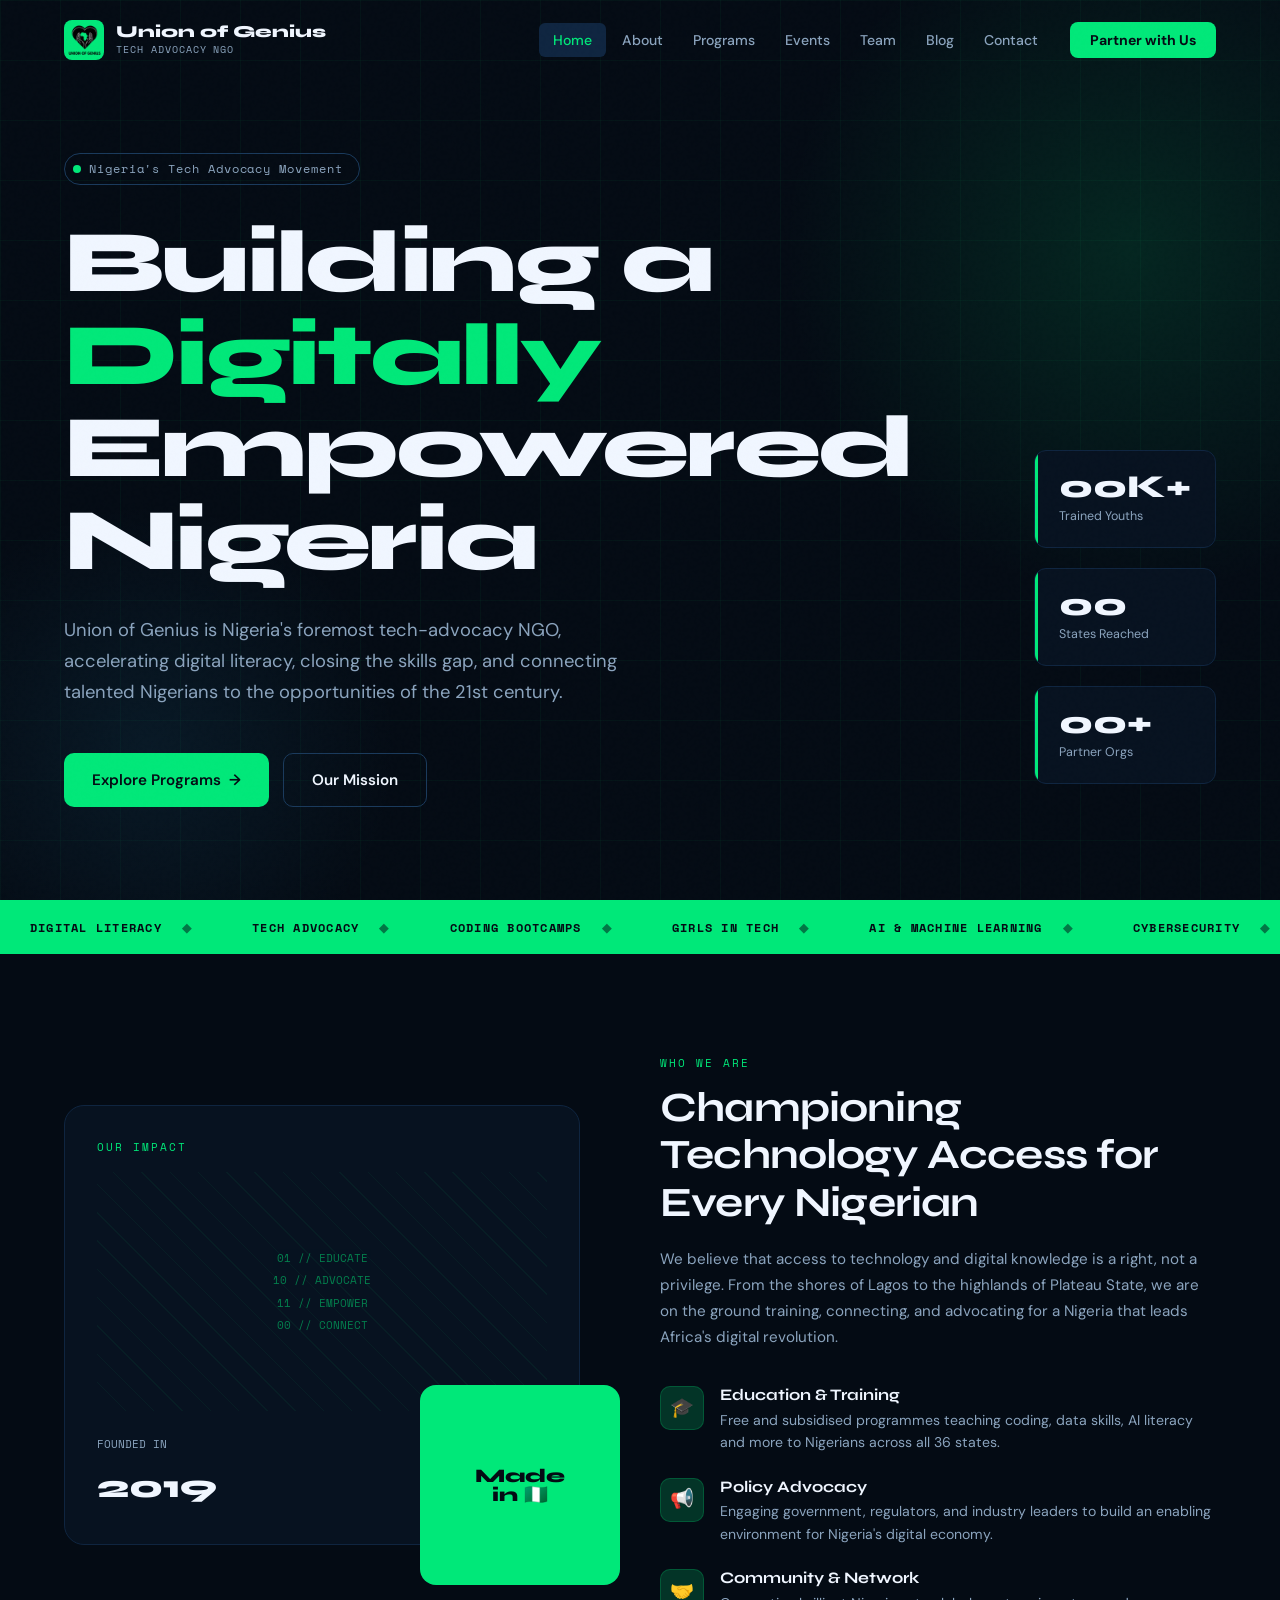
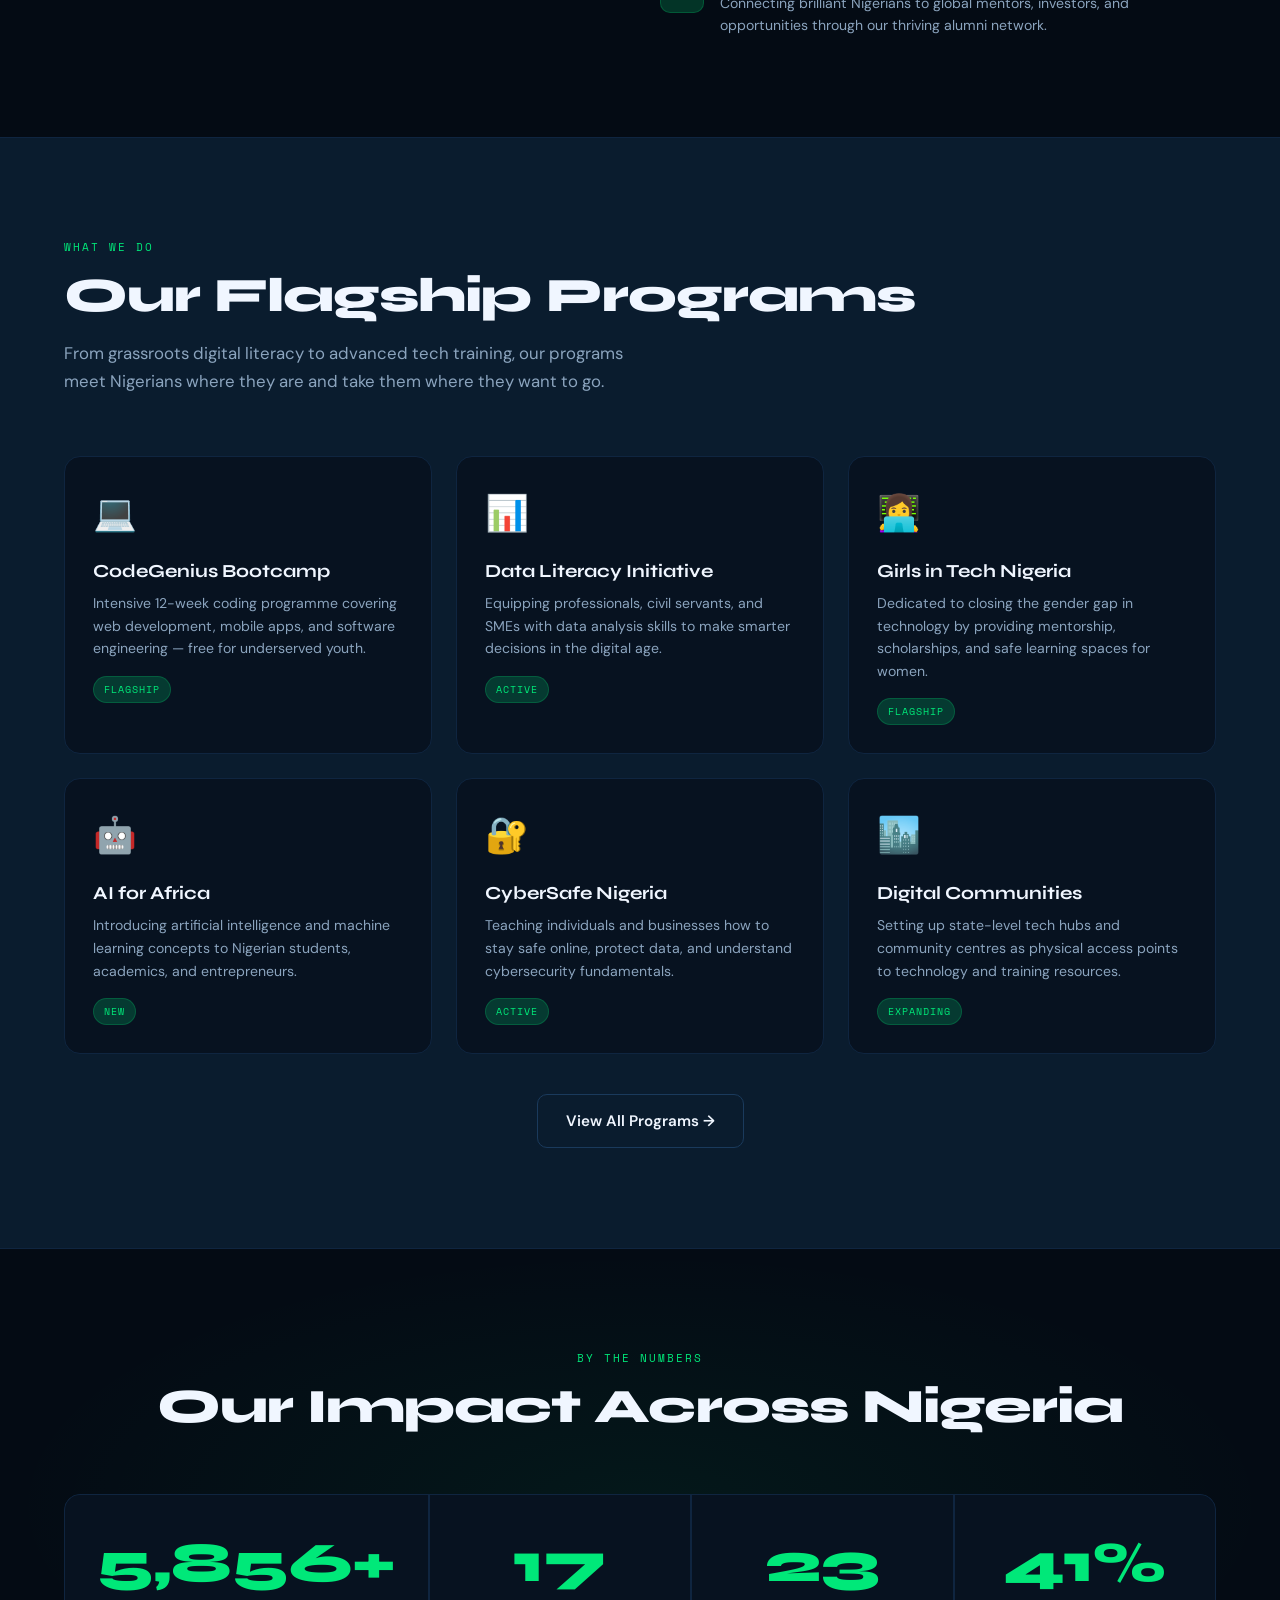
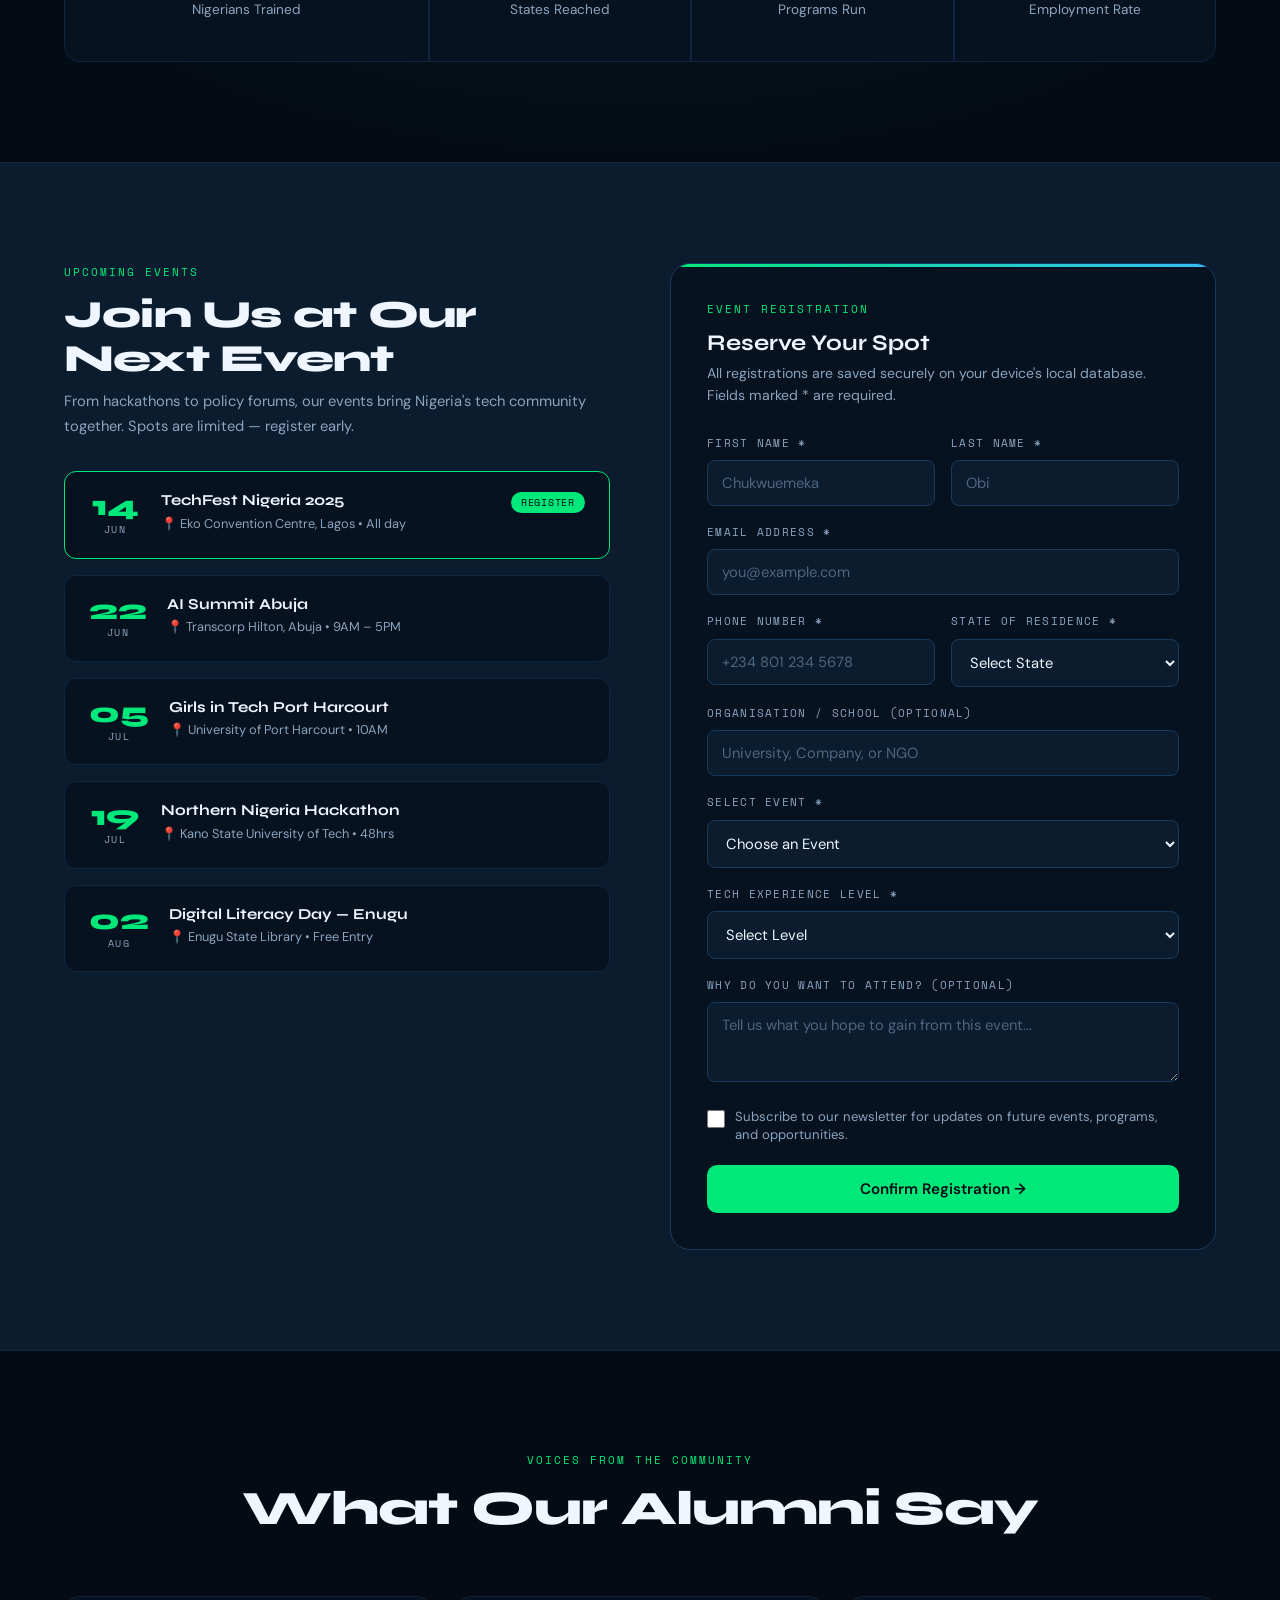
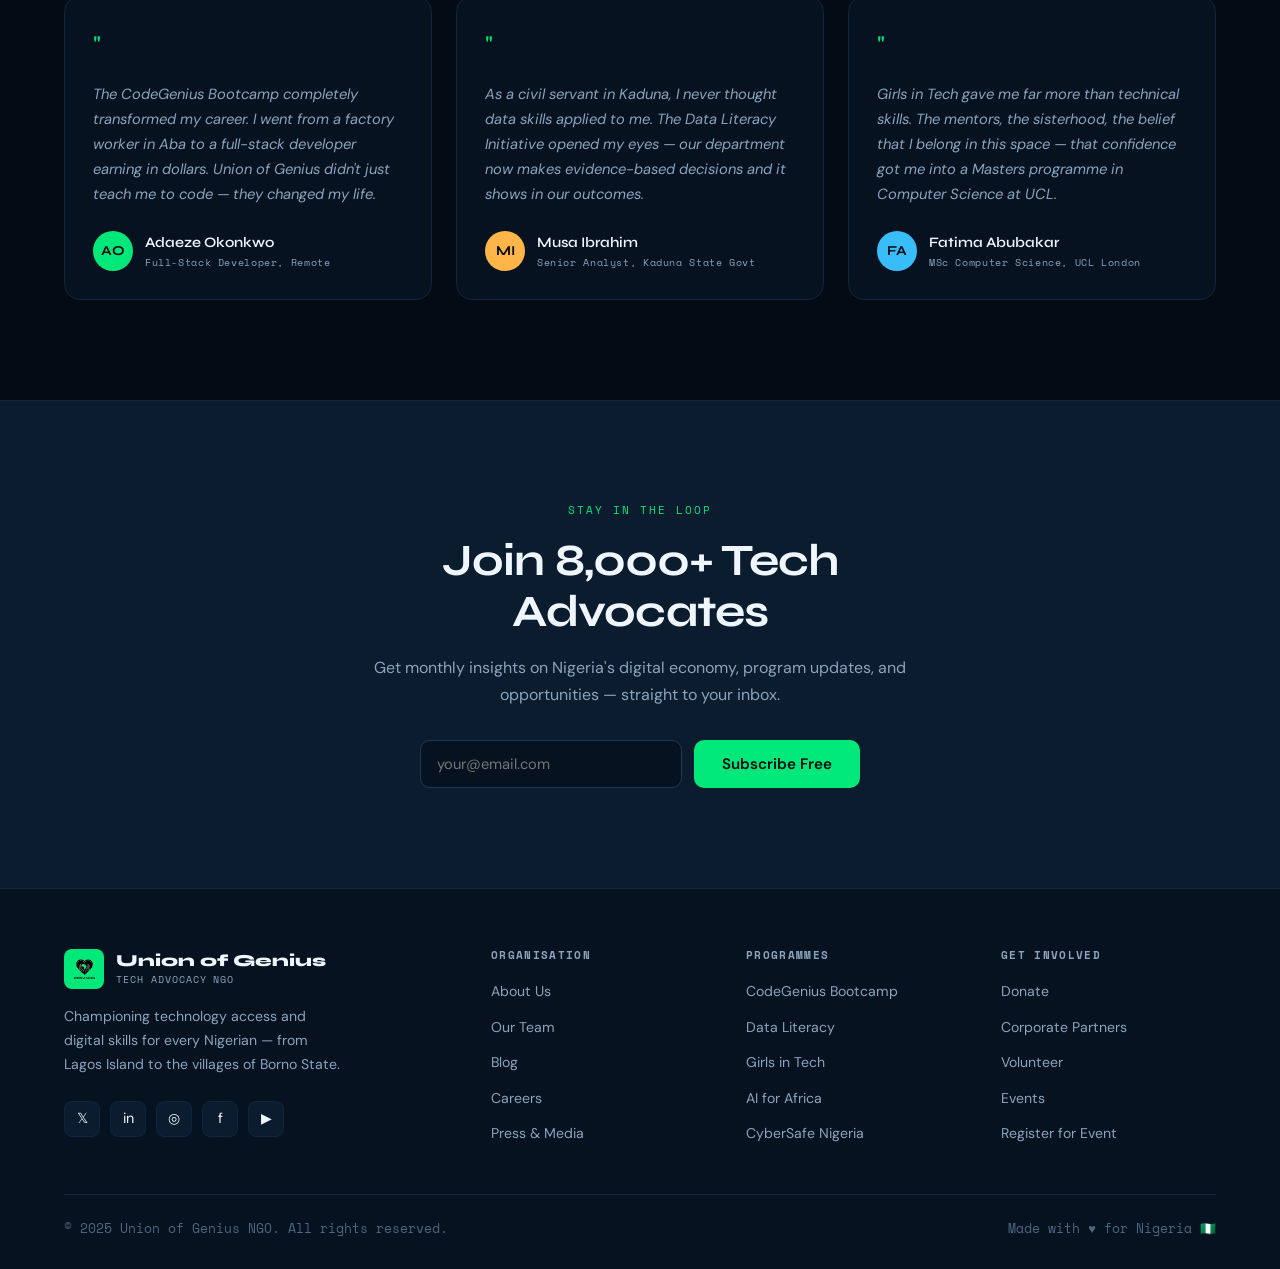
==== index.html @ caf1de2b "Add files via upload" ====
<!DOCTYPE html>
<html lang="en">
<head>
  <meta charset="UTF-8">
  <meta name="viewport" content="width=device-width, initial-scale=1.0">
  <title>Union of Genius — Tech Advocacy for Nigeria</title>
  <meta name="description" content="Union of Genius is a tech-advocacy NGO channeled at improving knowledge of technology and digital skills in Nigeria.">
  <link rel="stylesheet" href="css/style.css">
  <link rel="icon" type="image/svg+xml" href="data:image/svg+xml,<svg xmlns='http://www.w3.org/2000/svg' viewBox='0 0 100 100'><rect width='100' height='100' rx='16' fill='%2300e879'/><text y='.9em' font-size='72' font-family='Arial Black' fill='%23040b14' x='10'>UG</text></svg>">
</head>
<body>

<!-- ════════════════════════════════════
     NAVIGATION
════════════════════════════════════ -->
<nav>
  <a href="#home" class="nav-logo" data-page="home">
    <div class="nav-logo-icon"><img src="logo.png" width="60px"></div>
    <div>
      <div class="nav-logo-text">Union of Genius</div>
      <div class="nav-logo-sub">Tech Advocacy NGO</div>
    </div>
  </a>

  <ul class="nav-links">
    <li><a href="#home" data-page="home">Home</a></li>
    <li><a href="#about" data-page="about">About</a></li>
    <li><a href="#programs" data-page="programs">Programs</a></li>
    <li><a href="#events" data-page="events">Events</a></li>
    <li><a href="#team" data-page="team">Team</a></li>
    <li><a href="#blog" data-page="blog">Blog</a></li>
    <li><a href="#contact" data-page="contact">Contact</a></li>
    <li><a href="#partner" data-page="partner" class="nav-cta">Partner with Us</a></li>
  </ul>

  <button class="hamburger" aria-label="Menu">
    <span></span><span></span><span></span>
  </button>
</nav>

<!-- Mobile Nav -->
<div class="mobile-nav">
  <a href="#home" data-page="home">Home</a>
  <a href="#about" data-page="about">About</a>
  <a href="#programs" data-page="programs">Programs</a>
  <a href="#events" data-page="events">Events</a>
  <a href="#team" data-page="team">Team</a>
  <a href="#blog" data-page="blog">Blog</a>
  <a href="#contact" data-page="contact">Contact</a>
  <a href="#partner" data-page="partner" class="nav-cta-mobile">Partner with Us</a>
</div>


<!-- ════════════════════════════════════
     PAGE: HOME
════════════════════════════════════ -->
<div class="page active" id="page-home">

  <!-- HERO -->
  <section class="hero">
    <div class="hero-glow"></div>
    <div class="hero-glow-2"></div>

    <div class="hero-content">
      <div class="hero-tag">
        <div class="hero-tag-dot"></div>
        <span>Nigeria's Tech Advocacy Movement</span>
      </div>

      <h1>Building a <em>Digitally</em><br>Empowered Nigeria</h1>

      <p class="hero-desc">
        Union of Genius is Nigeria's foremost tech-advocacy NGO, accelerating digital literacy, closing the skills gap, and connecting talented Nigerians to the opportunities of the 21st century.
      </p>

      <div class="hero-buttons">
        <a href="#programs" class="btn btn-primary" data-page="programs">
          <span>Explore Programs</span>
          <span>→</span>
        </a>
        <a href="#about" class="btn btn-outline" data-page="about">
          Our Mission
        </a>
      </div>
    </div>

    <div class="hero-stats">
      <div class="stat-card">
        <div class="stat-number">00K+</div>
        <div class="stat-label">Trained Youths</div>
      </div>
      <div class="stat-card">
        <div class="stat-number">00</div>
        <div class="stat-label">States Reached</div>
      </div>
      <div class="stat-card">
        <div class="stat-number">00+</div>
        <div class="stat-label">Partner Orgs</div>
      </div>
    </div>
  </section>

  <!-- MARQUEE -->
  <div class="marquee-wrapper">
    <div class="marquee-track">
      <div class="marquee-item">Digital Literacy</div>
      <div class="marquee-item">Tech Advocacy</div>
      <div class="marquee-item">Coding Bootcamps</div>
      <div class="marquee-item">Girls in Tech</div>
      <div class="marquee-item">AI & Machine Learning</div>
      <div class="marquee-item">Cybersecurity</div>
      <div class="marquee-item">Web Development</div>
      <div class="marquee-item">Entrepreneurship</div>
      <div class="marquee-item">Policy Advocacy</div>
      <div class="marquee-item">Digital Inclusion</div>
    </div>
  </div>

  <!-- MISSION -->
  <section>
    <div class="mission-grid">
      <div class="mission-visual reveal">
        <div class="mission-card-main">
          <div class="label" style="margin-bottom:16px;">Our Impact</div>
          <div class="mission-pattern">
            <div class="mission-pattern-text">
              01 // EDUCATE<br>
              10 // ADVOCATE<br>
              11 // EMPOWER<br>
              00 // CONNECT
            </div>
          </div>
          <div>
            <div style="font-family:var(--font-mono);font-size:0.7rem;color:var(--text-muted);margin-bottom:8px;">FOUNDED IN</div>
            <div style="font-family:var(--font-display);font-size:2rem;font-weight:800;">2019</div>
          </div>
        </div>
        <div class="mission-card-accent">
          <div>
            <div style="font-size:1.2rem;font-weight:800;">Made<br>in 🇳🇬</div>
          </div>
        </div>
      </div>

      <div class="reveal">
        <div class="label">Who We Are</div>
        <h2 style="font-size:clamp(1.8rem,3.5vw,2.6rem);margin:12px 0 20px;letter-spacing:-0.02em;">
          Championing Technology Access for Every Nigerian
        </h2>
        <p style="color:var(--text-muted);line-height:1.7;margin-bottom:36px;font-size:0.95rem;">
          We believe that access to technology and digital knowledge is a right, not a privilege. From the shores of Lagos to the highlands of Plateau State, we are on the ground training, connecting, and advocating for a Nigeria that leads Africa's digital revolution.
        </p>

        <div class="mission-pillars">
          <div class="pillar">
            <div class="pillar-icon">🎓</div>
            <div class="pillar-text">
              <h4>Education & Training</h4>
              <p>Free and subsidised programmes teaching coding, data skills, AI literacy and more to Nigerians across all 36 states.</p>
            </div>
          </div>
          <div class="pillar">
            <div class="pillar-icon">📢</div>
            <div class="pillar-text">
              <h4>Policy Advocacy</h4>
              <p>Engaging government, regulators, and industry leaders to build an enabling environment for Nigeria's digital economy.</p>
            </div>
          </div>
          <div class="pillar">
            <div class="pillar-icon">🤝</div>
            <div class="pillar-text">
              <h4>Community & Network</h4>
              <p>Connecting brilliant Nigerians to global mentors, investors, and opportunities through our thriving alumni network.</p>
            </div>
          </div>
        </div>
      </div>
    </div>
  </section>

  <!-- PROGRAMS PREVIEW -->
  <section style="background:var(--bg-mid);border-top:1px solid var(--border);border-bottom:1px solid var(--border);">
    <div class="section-header reveal">
      <div class="label">What We Do</div>
      <h2>Our Flagship Programs</h2>
      <p>From grassroots digital literacy to advanced tech training, our programs meet Nigerians where they are and take them where they want to go.</p>
    </div>
    <div class="programs-grid">
      <div class="program-card reveal">
        <span class="program-icon">💻</span>
        <h3>CodeGenius Bootcamp</h3>
        <p>Intensive 12-week coding programme covering web development, mobile apps, and software engineering — free for underserved youth.</p>
        <span class="program-tag">Flagship</span>
      </div>
      <div class="program-card reveal">
        <span class="program-icon">📊</span>
        <h3>Data Literacy Initiative</h3>
        <p>Equipping professionals, civil servants, and SMEs with data analysis skills to make smarter decisions in the digital age.</p>
        <span class="program-tag">Active</span>
      </div>
      <div class="program-card reveal">
        <span class="program-icon">👩‍💻</span>
        <h3>Girls in Tech Nigeria</h3>
        <p>Dedicated to closing the gender gap in technology by providing mentorship, scholarships, and safe learning spaces for women.</p>
        <span class="program-tag">Flagship</span>
      </div>
      <div class="program-card reveal">
        <span class="program-icon">🤖</span>
        <h3>AI for Africa</h3>
        <p>Introducing artificial intelligence and machine learning concepts to Nigerian students, academics, and entrepreneurs.</p>
        <span class="program-tag">New</span>
      </div>
      <div class="program-card reveal">
        <span class="program-icon">🔐</span>
        <h3>CyberSafe Nigeria</h3>
        <p>Teaching individuals and businesses how to stay safe online, protect data, and understand cybersecurity fundamentals.</p>
        <span class="program-tag">Active</span>
      </div>
      <div class="program-card reveal">
        <span class="program-icon">🏙️</span>
        <h3>Digital Communities</h3>
        <p>Setting up state-level tech hubs and community centres as physical access points to technology and training resources.</p>
        <span class="program-tag">Expanding</span>
      </div>
    </div>
    <div style="text-align:center;margin-top:40px;">
      <a href="#programs" class="btn btn-outline" data-page="programs">View All Programs →</a>
    </div>
  </section>

  <!-- IMPACT NUMBERS -->
  <section class="impact-section">
    <div class="section-header reveal" style="text-align:center;">
      <div class="label">By The Numbers</div>
      <h2>Our Impact Across Nigeria</h2>
    </div>
    <div class="impact-grid reveal">
      <div class="impact-item">
        <div class="impact-number"><span data-target="12000" data-suffix="+">0</span></div>
        <div class="impact-label">Nigerians Trained</div>
      </div>
      <div class="impact-item">
        <div class="impact-number"><span data-target="36" data-suffix="">0</span></div>
        <div class="impact-label">States Reached</div>
      </div>
      <div class="impact-item">
        <div class="impact-number"><span data-target="48" data-suffix="">0</span></div>
        <div class="impact-label">Programs Run</div>
      </div>
      <div class="impact-item">
        <div class="impact-number"><span data-target="87" data-suffix="%">0</span></div>
        <div class="impact-label">Employment Rate</div>
      </div>
    </div>
  </section>

  <!-- EVENTS + REGISTRATION -->
  <section class="events-section" id="events-reg">
    <div class="events-grid">
      <!-- Events List -->
      <div>
        <div class="label" style="margin-bottom:12px;">Upcoming Events</div>
        <h2 style="font-size:clamp(1.8rem,3vw,2.4rem);font-weight:800;letter-spacing:-0.02em;margin-bottom:8px;">
          Join Us at Our Next Event
        </h2>
        <p style="color:var(--text-muted);margin-bottom:32px;font-size:0.92rem;line-height:1.7;">
          From hackathons to policy forums, our events bring Nigeria's tech community together. Spots are limited — register early.
        </p>

        <div class="events-list">
          <div class="event-item featured" data-event="techfest-2025">
            <div class="event-date-box">
              <div class="day">14</div>
              <div class="month">Jun</div>
            </div>
            <div class="event-info">
              <h4>TechFest Nigeria 2025</h4>
              <p>📍 Eko Convention Centre, Lagos • All day</p>
            </div>
            <div class="event-badge">Register</div>
          </div>
          <div class="event-item" data-event="ai-summit-abuja">
            <div class="event-date-box">
              <div class="day">22</div>
              <div class="month">Jun</div>
            </div>
            <div class="event-info">
              <h4>AI Summit Abuja</h4>
              <p>📍 Transcorp Hilton, Abuja • 9AM – 5PM</p>
            </div>
          </div>
          <div class="event-item" data-event="girls-in-tech-ph">
            <div class="event-date-box">
              <div class="day">05</div>
              <div class="month">Jul</div>
            </div>
            <div class="event-info">
              <h4>Girls in Tech Port Harcourt</h4>
              <p>📍 University of Port Harcourt • 10AM</p>
            </div>
          </div>
          <div class="event-item" data-event="hackathon-kano">
            <div class="event-date-box">
              <div class="day">19</div>
              <div class="month">Jul</div>
            </div>
            <div class="event-info">
              <h4>Northern Nigeria Hackathon</h4>
              <p>📍 Kano State University of Tech • 48hrs</p>
            </div>
          </div>
          <div class="event-item" data-event="digital-literacy-enugu">
            <div class="event-date-box">
              <div class="day">02</div>
              <div class="month">Aug</div>
            </div>
            <div class="event-info">
              <h4>Digital Literacy Day — Enugu</h4>
              <p>📍 Enugu State Library • Free Entry</p>
            </div>
          </div>
        </div>
      </div>

      <!-- Registration Form -->
      <div class="reg-form-container" id="reg-form-wrap">
        <div id="reg-form-content">
          <div class="label" style="margin-bottom:12px;">Event Registration</div>
          <h3>Reserve Your Spot</h3>
          <p class="form-subtitle">All registrations are saved securely on your device's local database. Fields marked * are required.</p>

          <form id="reg-form" novalidate>
            <div class="form-row">
              <div class="form-group">
                <label for="firstName">First Name *</label>
                <input type="text" id="firstName" name="firstName" placeholder="Chukwuemeka" required>
              </div>
              <div class="form-group">
                <label for="lastName">Last Name *</label>
                <input type="text" id="lastName" name="lastName" placeholder="Obi" required>
              </div>
            </div>

            <div class="form-group">
              <label for="email">Email Address *</label>
              <input type="email" id="email" name="email" placeholder="you@example.com" required>
            </div>

            <div class="form-row">
              <div class="form-group">
                <label for="phone">Phone Number *</label>
                <input type="tel" id="phone" name="phone" placeholder="+234 801 234 5678" required>
              </div>
              <div class="form-group">
                <label for="state">State of Residence *</label>
                <select id="state" name="state" required>
                  <option value="">Select State</option>
                  <option>Abia</option><option>Adamawa</option><option>Akwa Ibom</option>
                  <option>Anambra</option><option>Bauchi</option><option>Bayelsa</option>
                  <option>Benue</option><option>Borno</option><option>Cross River</option>
                  <option>Delta</option><option>Ebonyi</option><option>Edo</option>
                  <option>Ekiti</option><option>Enugu</option><option>FCT Abuja</option>
                  <option>Gombe</option><option>Imo</option><option>Jigawa</option>
                  <option>Kaduna</option><option>Kano</option><option>Katsina</option>
                  <option>Kebbi</option><option>Kogi</option><option>Kwara</option>
                  <option>Lagos</option><option>Nasarawa</option><option>Niger</option>
                  <option>Ogun</option><option>Ondo</option><option>Osun</option>
                  <option>Oyo</option><option>Plateau</option><option>Rivers</option>
                  <option>Sokoto</option><option>Taraba</option><option>Yobe</option>
                  <option>Zamfara</option>
                </select>
              </div>
            </div>

            <div class="form-group">
              <label for="organization">Organisation / School (Optional)</label>
              <input type="text" id="organization" name="organization" placeholder="University, Company, or NGO">
            </div>

            <div class="form-group">
              <label for="event-select">Select Event *</label>
              <select id="event-select" name="event" required>
                <option value="">Choose an Event</option>
                <option value="techfest-2025">TechFest Nigeria 2025 — Jun 14, Lagos</option>
                <option value="ai-summit-abuja">AI Summit Abuja — Jun 22, Abuja</option>
                <option value="girls-in-tech-ph">Girls in Tech Port Harcourt — Jul 5</option>
                <option value="hackathon-kano">Northern Nigeria Hackathon — Jul 19, Kano</option>
                <option value="digital-literacy-enugu">Digital Literacy Day Enugu — Aug 2</option>
              </select>
            </div>

            <div class="form-group">
              <label for="experience">Tech Experience Level *</label>
              <select id="experience" name="experience" required>
                <option value="">Select Level</option>
                <option value="beginner">Beginner — New to Technology</option>
                <option value="intermediate">Intermediate — Some Experience</option>
                <option value="advanced">Advanced — Professional / Developer</option>
                <option value="expert">Expert / Educator / Researcher</option>
              </select>
            </div>

            <div class="form-group">
              <label for="motivation">Why do you want to attend? (Optional)</label>
              <textarea id="motivation" name="motivation" placeholder="Tell us what you hope to gain from this event..."></textarea>
            </div>

            <label class="form-check">
              <input type="checkbox" id="newsletter" name="newsletter">
              <span>Subscribe to our newsletter for updates on future events, programs, and opportunities.</span>
            </label>

            <button type="submit" class="btn btn-primary btn-full btn-submit">
              Confirm Registration →
            </button>
          </form>
        </div>

        <!-- Success State -->
        <div class="form-success" id="reg-success">
          <span class="success-icon">🎉</span>
          <h4>Registration Confirmed!</h4>
          <p style="margin-bottom:8px;">Your registration ID is:</p>
          <div style="font-family:var(--font-mono);font-size:1.1rem;color:var(--accent-green);margin:8px 0 16px;padding:10px;background:var(--accent-green-dim);border-radius:8px;" class="reg-id"></div>
          <p>Your details have been saved to your local device database. We'll send you a reminder closer to the event date. See you there!</p>
          <button class="btn btn-outline" style="margin-top:24px;" onclick="document.getElementById('reg-form-content').style.display='block';document.getElementById('reg-form').reset();document.getElementById('reg-success').style.display='none';document.getElementById('reg-form').querySelector('.btn-submit').textContent='Confirm Registration →';document.getElementById('reg-form').querySelector('.btn-submit').disabled=false;">Register for Another Event</button>
        </div>
      </div>
    </div>
  </section>

  <!-- TESTIMONIALS -->
  <section>
    <div class="section-header reveal" style="text-align:center;">
      <div class="label">Voices from the Community</div>
      <h2>What Our Alumni Say</h2>
    </div>
    <div class="testimonials-grid">
      <div class="testimonial-card reveal">
        <div class="testimonial-quote">"</div>
        <p>The CodeGenius Bootcamp completely transformed my career. I went from a factory worker in Aba to a full-stack developer earning in dollars. Union of Genius didn't just teach me to code — they changed my life.</p>
        <div class="testimonial-author">
          <div class="author-avatar" style="background:var(--accent-green);">AO</div>
          <div>
            <div class="author-name">Adaeze Okonkwo</div>
            <div class="author-role">Full-Stack Developer, Remote</div>
          </div>
        </div>
      </div>
      <div class="testimonial-card reveal">
        <div class="testimonial-quote">"</div>
        <p>As a civil servant in Kaduna, I never thought data skills applied to me. The Data Literacy Initiative opened my eyes — our department now makes evidence-based decisions and it shows in our outcomes.</p>
        <div class="testimonial-author">
          <div class="author-avatar" style="background:var(--accent-amber);">MI</div>
          <div>
            <div class="author-name">Musa Ibrahim</div>
            <div class="author-role">Senior Analyst, Kaduna State Govt</div>
          </div>
        </div>
      </div>
      <div class="testimonial-card reveal">
        <div class="testimonial-quote">"</div>
        <p>Girls in Tech gave me far more than technical skills. The mentors, the sisterhood, the belief that I belong in this space — that confidence got me into a Masters programme in Computer Science at UCL.</p>
        <div class="testimonial-author">
          <div class="author-avatar" style="background:var(--accent-blue);">FA</div>
          <div>
            <div class="author-name">Fatima Abubakar</div>
            <div class="author-role">MSc Computer Science, UCL London</div>
          </div>
        </div>
      </div>
    </div>
  </section>

  <!-- NEWSLETTER CTA -->
  <section style="background:var(--bg-mid);border-top:1px solid var(--border);">
    <div style="text-align:center;max-width:580px;margin:0 auto;">
      <div class="label" style="margin-bottom:16px;">Stay in the Loop</div>
      <h2 style="font-size:clamp(1.8rem,4vw,2.8rem);letter-spacing:-0.02em;margin-bottom:16px;">Join 8,000+ Tech Advocates</h2>
      <p style="color:var(--text-muted);margin-bottom:32px;line-height:1.7;">Get monthly insights on Nigeria's digital economy, program updates, and opportunities — straight to your inbox.</p>
      <div style="display:flex;gap:12px;max-width:440px;margin:0 auto;flex-wrap:wrap;">
        <input type="email" placeholder="your@email.com" style="flex:1;min-width:200px;background:var(--bg-card);border:1px solid var(--border-bright);border-radius:10px;padding:13px 16px;color:var(--text-primary);font-family:var(--font-body);font-size:0.92rem;outline:none;">
        <button class="btn btn-primary" style="white-space:nowrap;">Subscribe Free</button>
      </div>
    </div>
  </section>

</div><!-- end page-home -->


<!-- ════════════════════════════════════
     PAGE: ABOUT
════════════════════════════════════ -->
<div class="page" id="page-about">

  <div class="page-hero">
    <div class="page-hero-inner">
      <div class="label">Our Story</div>
      <h1>About Union of Genius</h1>
      <p>Founded in 2019 by a coalition of tech professionals, educators, and development workers, Union of Genius was born from a single belief: that Nigeria's greatest resource is its people, and its greatest multiplier is technology.</p>
    </div>
  </div>

  <section>
    <div class="mission-grid">
      <div>
        <div class="label" style="margin-bottom:12px;">Our Mission</div>
        <h2 style="font-size:clamp(1.8rem,3.5vw,2.6rem);margin-bottom:20px;letter-spacing:-0.02em;">Why We Exist</h2>
        <p style="color:var(--text-muted);line-height:1.7;margin-bottom:20px;">Nigeria has one of the world's youngest and largest populations. By 2050, 1 in 5 Africans will be Nigerian. If these young people are equipped with digital skills, Nigeria will not just compete with the world — it will lead it.</p>
        <p style="color:var(--text-muted);line-height:1.7;margin-bottom:20px;">Yet today, millions of Nigerians lack access to basic digital literacy. The infrastructure gap, the policy gap, and the knowledge gap conspire to hold back a generation of potential. Union of Genius is determined to close these gaps.</p>
        <p style="color:var(--text-muted);line-height:1.7;">We operate at the intersection of education, advocacy, and community — because change at scale requires all three.</p>
      </div>
      <div>
        <div class="label" style="margin-bottom:12px;">Our Vision</div>
        <h2 style="font-size:clamp(1.8rem,3.5vw,2.6rem);margin-bottom:20px;letter-spacing:-0.02em;">Nigeria as Africa's Digital Capital</h2>
        <div style="background:var(--bg-card);border:1px solid var(--border);border-radius:16px;padding:28px;margin-bottom:24px;">
          <div style="font-family:var(--font-display);font-size:1.5rem;font-weight:800;color:var(--accent-green);margin-bottom:12px;">"Every Nigerian deserves access to the tools of the digital age."</div>
          <div style="font-family:var(--font-mono);font-size:0.7rem;color:var(--text-muted);letter-spacing:0.08em;">— Union of Genius Founding Charter, 2019</div>
        </div>
        <p style="color:var(--text-muted);line-height:1.7;">We envision a Nigeria where geography, gender, and economic background no longer determine one's access to technology — where every Nigerian can participate in, contribute to, and benefit from the digital economy.</p>
      </div>
    </div>
  </section>

  <section style="background:var(--bg-mid);border-top:1px solid var(--border);border-bottom:1px solid var(--border);">
    <div class="section-header">
      <div class="label">What We Stand For</div>
      <h2>Our Core Values</h2>
    </div>
    <div class="values-grid">
      <div class="value-card">
        <div class="value-num">01</div>
        <h3>Inclusion</h3>
        <p>Technology must work for everyone. We deliberately design our programmes to reach the most marginalised — rural communities, women, persons with disabilities, and youth in conflict zones.</p>
      </div>
      <div class="value-card">
        <div class="value-num">02</div>
        <h3>Excellence</h3>
        <p>We hold our programmes to the highest standards. Our bootcamps, curricula, and advocacy materials are peer-reviewed, internationally benchmarked, and continuously improved.</p>
      </div>
      <div class="value-card">
        <div class="value-num">03</div>
        <h3>Transparency</h3>
        <p>As stewards of donor funds and public trust, we publish our accounts, impact reports, and programme evaluations openly and annually.</p>
      </div>
      <div class="value-card">
        <div class="value-num">04</div>
        <h3>Sustainability</h3>
        <p>We design programmes that outlive our direct involvement — training local trainers, building community institutions, and advocating for policies that make tech access permanent.</p>
      </div>
    </div>
  </section>

  <section>
    <div class="mission-grid">
      <div>
        <div class="label" style="margin-bottom:20px;">Our Journey</div>
        <div class="timeline">
          <div class="timeline-item">
            <div class="timeline-year">2019</div>
            <h4>Foundation</h4>
            <p>Union of Genius founded in Lagos by a group of 12 tech professionals and educators. First programme — a 6-week coding workshop for 40 youth in Surulere.</p>
          </div>
          <div class="timeline-item">
            <div class="timeline-year">2020</div>
            <h4>Digital Pivot</h4>
            <p>COVID-19 forces our programmes online. We reach 1,200 learners across 18 states — more than triple our previous reach.</p>
          </div>
          <div class="timeline-item">
            <div class="timeline-year">2021</div>
            <h4>Girls in Tech Launch</h4>
            <p>Girls in Tech Nigeria launches with 300 founding scholars. Partnerships with Google.org and Ford Foundation announced.</p>
          </div>
          <div class="timeline-item">
            <div class="timeline-year">2022</div>
            <h4>Policy Breakthrough</h4>
            <p>Union of Genius co-authors Nigeria's National Digital Literacy Framework, adopted by the Federal Ministry of Education.</p>
          </div>
          <div class="timeline-item">
            <div class="timeline-year">2023</div>
            <h4>12,000 Trained</h4>
            <p>We cross 10,000 alumni and open our first physical tech hub — the Genius Hub — in Abuja's Garki district.</p>
          </div>
          <div class="timeline-item">
            <div class="timeline-year">2024–25</div>
            <h4>Northern Expansion</h4>
            <p>Expanding into all 19 northern states with dedicated Arabic-language digital literacy content and mobile training units.</p>
          </div>
        </div>
      </div>
      <div>
        <div class="label" style="margin-bottom:12px;">Recognition</div>
        <h2 style="font-size:clamp(1.6rem,3vw,2.2rem);letter-spacing:-0.02em;margin-bottom:24px;">Awards & Recognition</h2>
        <div style="display:flex;flex-direction:column;gap:16px;">
          <div style="background:var(--bg-card);border:1px solid var(--border);border-radius:12px;padding:20px;display:flex;gap:16px;align-items:center;">
            <div style="font-size:2rem;">🏆</div>
            <div>
              <div style="font-family:var(--font-display);font-size:0.95rem;font-weight:700;margin-bottom:4px;">Best NGO in Tech Education — 2023</div>
              <div style="font-size:0.8rem;color:var(--text-muted);">Nigeria Technology Awards</div>
            </div>
          </div>
          <div style="background:var(--bg-card);border:1px solid var(--border);border-radius:12px;padding:20px;display:flex;gap:16px;align-items:center;">
            <div style="font-size:2rem;">🌍</div>
            <div>
              <div style="font-family:var(--font-display);font-size:0.95rem;font-weight:700;margin-bottom:4px;">Top 50 Digital Inclusion Orgs — 2022</div>
              <div style="font-size:0.8rem;color:var(--text-muted);">World Economic Forum</div>
            </div>
          </div>
          <div style="background:var(--bg-card);border:1px solid var(--border);border-radius:12px;padding:20px;display:flex;gap:16px;align-items:center;">
            <div style="font-size:2rem;">⭐</div>
            <div>
              <div style="font-family:var(--font-display);font-size:0.95rem;font-weight:700;margin-bottom:4px;">UN SDG Action Award — 2021</div>
              <div style="font-size:0.8rem;color:var(--text-muted);">United Nations, SDG 4 & SDG 10</div>
            </div>
          </div>
          <div style="background:var(--bg-card);border:1px solid var(--border);border-radius:12px;padding:20px;display:flex;gap:16px;align-items:center;">
            <div style="font-size:2rem;">💡</div>
            <div>
              <div style="font-family:var(--font-display);font-size:0.95rem;font-weight:700;margin-bottom:4px;">Ashoka Fellow Organisation — 2020</div>
              <div style="font-size:0.8rem;color:var(--text-muted);">Ashoka: Innovators for the Public</div>
            </div>
          </div>
        </div>
      </div>
    </div>
  </section>

</div><!-- end page-about -->


<!-- ════════════════════════════════════
     PAGE: PROGRAMS
════════════════════════════════════ -->
<div class="page" id="page-programs">

  <div class="page-hero">
    <div class="page-hero-inner">
      <div class="label">What We Do</div>
      <h1>Our Programs</h1>
      <p>Six flagship programmes designed to meet Nigerians at every level of digital readiness — from first-time smartphone users to aspiring software engineers.</p>
    </div>
  </div>

  <section>
    <div class="programs-full-grid">

      <div class="program-full-card">
        <span class="program-full-icon">💻</span>
        <h3>CodeGenius Bootcamp</h3>
        <p>Our flagship 12-week intensive coding programme, designed from the ground up for the Nigerian context. Taught by veteran software engineers, with job placement support built in.</p>
        <div class="program-features">
          <div class="program-feature">Free for qualifying applicants from underserved backgrounds</div>
          <div class="program-feature">HTML, CSS, JavaScript, Python, React, Node.js curriculum</div>
          <div class="program-feature">Hybrid learning — online and physical hubs in Lagos, Abuja, PH</div>
          <div class="program-feature">Career coaching, CV review, and hiring partner network</div>
          <div class="program-feature">84% job placement rate within 6 months of graduation</div>
        </div>
        <div style="margin-top:24px;">
          <a href="#events" class="btn btn-outline" data-page="events" style="font-size:0.85rem;padding:10px 20px;">Apply for Next Cohort →</a>
        </div>
      </div>

      <div class="program-full-card">
        <span class="program-full-icon">📊</span>
        <h3>Data Literacy Initiative</h3>
        <p>Equipping Nigeria's professionals, civil servants, and business owners with the data skills they need to thrive in an increasingly data-driven world.</p>
        <div class="program-features">
          <div class="program-feature">6-week online programme, self-paced with live sessions</div>
          <div class="program-feature">Excel, Power BI, Google Data Studio, SQL basics</div>
          <div class="program-feature">Special cohorts for government agencies and NGOs</div>
          <div class="program-feature">Certificate recognised by FME and NITDA</div>
          <div class="program-feature">Subsidised pricing for SMEs and public servants</div>
        </div>
        <div style="margin-top:24px;">
          <a href="#events" class="btn btn-outline" data-page="events" style="font-size:0.85rem;padding:10px 20px;">Register Interest →</a>
        </div>
      </div>

      <div class="program-full-card">
        <span class="program-full-icon">👩‍💻</span>
        <h3>Girls in Tech Nigeria</h3>
        <p>A comprehensive programme to close Nigeria's gender technology gap through scholarships, mentorship, community, and advocacy.</p>
        <div class="program-features">
          <div class="program-feature">Full scholarships for 200 women annually</div>
          <div class="program-feature">1-on-1 mentorship with women tech leaders</div>
          <div class="program-feature">Safe learning spaces with female facilitators</div>
          <div class="program-feature">Leadership and entrepreneurship tracks</div>
          <div class="program-feature">40% of graduates have founded tech startups</div>
        </div>
        <div style="margin-top:24px;">
          <a href="#events" class="btn btn-outline" data-page="events" style="font-size:0.85rem;padding:10px 20px;">Apply for Scholarship →</a>
        </div>
      </div>

      <div class="program-full-card">
        <span class="program-full-icon">🤖</span>
        <h3>AI for Africa</h3>
        <p>Nigeria-focused AI and machine learning education for students, professionals, academics, and policymakers navigating the AI revolution.</p>
        <div class="program-features">
          <div class="program-feature">AI literacy courses for non-technical audiences</div>
          <div class="program-feature">Technical ML workshops with Python and TensorFlow</div>
          <div class="program-feature">AI ethics and policy seminars for government officials</div>
          <div class="program-feature">Partnership with universities in Lagos, Abuja, and Ibadan</div>
          <div class="program-feature">Research grants for Nigerian AI researchers</div>
        </div>
        <div style="margin-top:24px;">
          <a href="#events" class="btn btn-outline" data-page="events" style="font-size:0.85rem;padding:10px 20px;">Join Programme →</a>
        </div>
      </div>

      <div class="program-full-card">
        <span class="program-full-icon">🔐</span>
        <h3>CyberSafe Nigeria</h3>
        <p>Teaching digital safety and cybersecurity fundamentals to individuals, businesses, and institutions across Nigeria.</p>
        <div class="program-features">
          <div class="program-feature">Free online safety workshops for individuals</div>
          <div class="program-feature">SME cybersecurity audits and training</div>
          <div class="program-feature">School programmes for secondary students</div>
          <div class="program-feature">Annual CyberSafe Nigeria Conference</div>
          <div class="program-feature">Certified Ethical Hacking prep courses</div>
        </div>
        <div style="margin-top:24px;">
          <a href="#events" class="btn btn-outline" data-page="events" style="font-size:0.85rem;padding:10px 20px;">Get Protected →</a>
        </div>
      </div>

      <div class="program-full-card">
        <span class="program-full-icon">🏙️</span>
        <h3>Digital Communities</h3>
        <p>Building physical and digital infrastructure to bring tech access to communities that need it most — especially rural and underserved urban areas.</p>
        <div class="program-features">
          <div class="program-feature">Genius Hubs: community tech centres in 6 cities</div>
          <div class="program-feature">Mobile training units reaching rural communities</div>
          <div class="program-feature">Free WiFi and device lending at Genius Hubs</div>
          <div class="program-feature">Local facilitator training and employment</div>
          <div class="program-feature">Expansion to 12 cities planned by 2026</div>
        </div>
        <div style="margin-top:24px;">
          <a href="#partner" class="btn btn-outline" data-page="partner" style="font-size:0.85rem;padding:10px 20px;">Sponsor a Hub →</a>
        </div>
      </div>

    </div>
  </section>

</div><!-- end page-programs -->


<!-- ════════════════════════════════════
     PAGE: EVENTS
════════════════════════════════════ -->
<div class="page" id="page-events">

  <div class="page-hero">
    <div class="page-hero-inner">
      <div class="label">Events & Gatherings</div>
      <h1>Where Nigeria's Tech Community Meets</h1>
      <p>From intimate workshops to national conferences, our events connect, inspire, and educate Nigeria's digital generation. All events welcome attendees at every skill level.</p>
    </div>
  </div>

  <section>
    <div class="section-header">
      <div class="label">Upcoming Events</div>
      <h2>2025 Event Calendar</h2>
      <p>Register for any event below. Spots are limited — early registration is strongly recommended.</p>
    </div>
    <div class="events-full-grid">

      <div class="event-full-card featured-event">
        <div class="event-card-header">
          <div class="event-date-box">
            <div class="day">14</div>
            <div class="month">Jun</div>
          </div>
          <div class="event-badge">Featured</div>
        </div>
        <div class="event-card-body">
          <h3>TechFest Nigeria 2025</h3>
          <p>Nigeria's biggest one-day tech festival, bringing together 2,000+ developers, entrepreneurs, policymakers, and tech enthusiasts under one roof. Featuring keynotes, panels, workshops, and a startup pitch competition.</p>
          <div class="event-meta">
            <div class="event-meta-item">📍 Eko Convention Centre, Lagos</div>
            <div class="event-meta-item">🕘 9:00 AM – 8:00 PM</div>
            <div class="event-meta-item">💰 Free (Registration Required)</div>
          </div>
          <a href="#home" class="btn btn-primary" data-page="home" style="font-size:0.85rem;padding:10px 20px;" onclick="setTimeout(()=>{document.getElementById('event-select').value='techfest-2025';document.getElementById('reg-form-wrap').scrollIntoView({behavior:'smooth',block:'center'})},400)">Register Now →</a>
        </div>
      </div>

      <div class="event-full-card">
        <div class="event-card-header">
          <div class="event-date-box">
            <div class="day">22</div>
            <div class="month">Jun</div>
          </div>
        </div>
        <div class="event-card-body">
          <h3>AI Summit Abuja</h3>
          <p>A full-day summit exploring how artificial intelligence will reshape Nigeria's economy, governance, and society. Sessions for both technical and non-technical audiences.</p>
          <div class="event-meta">
            <div class="event-meta-item">📍 Transcorp Hilton, Abuja</div>
            <div class="event-meta-item">🕘 9:00 AM – 5:00 PM</div>
            <div class="event-meta-item">💰 ₦5,000 / Students Free</div>
          </div>
          <a href="#home" class="btn btn-outline" data-page="home" style="font-size:0.85rem;padding:10px 20px;">Register →</a>
        </div>
      </div>

      <div class="event-full-card">
        <div class="event-card-header">
          <div class="event-date-box">
            <div class="day">05</div>
            <div class="month">Jul</div>
          </div>
        </div>
        <div class="event-card-body">
          <h3>Girls in Tech Port Harcourt</h3>
          <p>A day of inspiration, learning, and networking exclusively for women and girls in the South-South region. Features mentorship sessions, tech demos, and scholarship announcements.</p>
          <div class="event-meta">
            <div class="event-meta-item">📍 University of Port Harcourt</div>
            <div class="event-meta-item">🕘 10:00 AM – 6:00 PM</div>
            <div class="event-meta-item">💰 Completely Free</div>
          </div>
          <a href="#home" class="btn btn-outline" data-page="home" style="font-size:0.85rem;padding:10px 20px;">Register →</a>
        </div>
      </div>

      <div class="event-full-card">
        <div class="event-card-header">
          <div class="event-date-box">
            <div class="day">19</div>
            <div class="month">Jul</div>
          </div>
        </div>
        <div class="event-card-body">
          <h3>Northern Nigeria Hackathon</h3>
          <p>A 48-hour hackathon challenge for developers, designers, and entrepreneurs from across Northern Nigeria. Solve real problems facing northern communities using technology.</p>
          <div class="event-meta">
            <div class="event-meta-item">📍 Kano State University of Technology</div>
            <div class="event-meta-item">🕘 48 Hours Non-Stop</div>
            <div class="event-meta-item">💰 ₦500,000 Prize Pool</div>
          </div>
          <a href="#home" class="btn btn-outline" data-page="home" style="font-size:0.85rem;padding:10px 20px;">Register →</a>
        </div>
      </div>

      <div class="event-full-card">
        <div class="event-card-header">
          <div class="event-date-box">
            <div class="day">02</div>
            <div class="month">Aug</div>
          </div>
        </div>
        <div class="event-card-body">
          <h3>Digital Literacy Day — Enugu</h3>
          <p>A community-focused day of digital skills workshops, open to all ages and skill levels. Topics include smartphone safety, online banking, digital government services, and job searching online.</p>
          <div class="event-meta">
            <div class="event-meta-item">📍 Enugu State Library</div>
            <div class="event-meta-item">🕘 10:00 AM – 4:00 PM</div>
            <div class="event-meta-item">💰 Free Entry</div>
          </div>
          <a href="#home" class="btn btn-outline" data-page="home" style="font-size:0.85rem;padding:10px 20px;">Register →</a>
        </div>
      </div>

      <div class="event-full-card">
        <div class="event-card-header">
          <div class="event-date-box">
            <div class="day">20</div>
            <div class="month">Sep</div>
          </div>
        </div>
        <div class="event-card-body">
          <h3>CyberSafe Nigeria Conference</h3>
          <p>Nigeria's premier cybersecurity conference bringing together CISOs, ethical hackers, regulators, and digital rights advocates to strengthen Nigeria's digital defences.</p>
          <div class="event-meta">
            <div class="event-meta-item">📍 Landmark Event Centre, Lagos</div>
            <div class="event-meta-item">🕘 9:00 AM – 6:00 PM</div>
            <div class="event-meta-item">💰 ₦15,000 / Students ₦3,000</div>
          </div>
          <a href="#home" class="btn btn-outline" data-page="home" style="font-size:0.85rem;padding:10px 20px;">Register →</a>
        </div>
      </div>

    </div>
  </section>

</div><!-- end page-events -->


<!-- ════════════════════════════════════
     PAGE: TEAM
════════════════════════════════════ -->
<div class="page" id="page-team">

  <div class="page-hero">
    <div class="page-hero-inner">
      <div class="label">The People Behind the Mission</div>
      <h1>Meet Our Team</h1>
      <p>A diverse group of technologists, educators, advocates, and dreamers united by the belief that Nigeria's digital future starts today.</p>
    </div>
  </div>

  <section>
    <div class="section-header">
      <div class="label">Leadership</div>
      <h2>Executive Team</h2>
    </div>
    <div class="team-grid">

      <div class="team-card">
        <div class="team-avatar" style="background:linear-gradient(135deg,#0a1c2e,#071220);">🧑‍💼</div>
        <div class="team-card-body">
          <h3>Chukwuemeka Obi-Nwosu</h3>
          <div class="team-role">Executive Director & Co-Founder</div>
          <p class="team-bio">Former software engineer at Andela and Google Africa. Passionate about using technology as a lever for equitable development in Nigeria. MBA from Lagos Business School.</p>
          <div class="team-socials">
            <a class="team-social-btn" href="#" title="LinkedIn">in</a>
            <a class="team-social-btn" href="#" title="Twitter">𝕏</a>
          </div>
        </div>
      </div>

      <div class="team-card">
        <div class="team-avatar" style="background:linear-gradient(135deg,#071220,#0a2040);">👩‍💼</div>
        <div class="team-card-body">
          <h3>Amina Bello-Hassan</h3>
          <div class="team-role">Deputy Director & Co-Founder</div>
          <p class="team-bio">Education technology specialist with 14 years of experience. Previously led digital programmes at British Council Nigeria. Champion of girls' education in Northern Nigeria.</p>
          <div class="team-socials">
            <a class="team-social-btn" href="#" title="LinkedIn">in</a>
            <a class="team-social-btn" href="#" title="Twitter">𝕏</a>
          </div>
        </div>
      </div>

      <div class="team-card">
        <div class="team-avatar" style="background:linear-gradient(135deg,#051a0f,#082014);">🧑‍💻</div>
        <div class="team-card-body">
          <h3>Tunde Adeyemi</h3>
          <div class="team-role">Director of Technology</div>
          <p class="team-bio">Full-stack engineer and open-source contributor. Built UOG's digital infrastructure from scratch. Leads our CodeGenius curriculum and technical training standards.</p>
          <div class="team-socials">
            <a class="team-social-btn" href="#" title="LinkedIn">in</a>
            <a class="team-social-btn" href="#" title="GitHub">⌥</a>
          </div>
        </div>
      </div>

      <div class="team-card">
        <div class="team-avatar" style="background:linear-gradient(135deg,#1a0f00,#201500);">👩‍🔬</div>
        <div class="team-card-body">
          <h3>Dr. Ngozi Eze</h3>
          <div class="team-role">Director of Research & Policy</div>
          <p class="team-bio">PhD in Information Science from University of Ibadan. Leads our policy engagement with NITDA, NCC, and the Federal Ministry of Education. Published researcher in digital inclusion.</p>
          <div class="team-socials">
            <a class="team-social-btn" href="#" title="LinkedIn">in</a>
            <a class="team-social-btn" href="#" title="Research">📄</a>
          </div>
        </div>
      </div>

      <div class="team-card">
        <div class="team-avatar" style="background:linear-gradient(135deg,#0a0a1a,#0d0d28);">🧑‍🎨</div>
        <div class="team-card-body">
          <h3>Emeka Okafor</h3>
          <div class="team-role">Director of Programmes</div>
          <p class="team-bio">Programme design expert with experience at UNICEF and GIZ Nigeria. Oversees the design, delivery, and evaluation of all six UOG flagship programmes across the country.</p>
          <div class="team-socials">
            <a class="team-social-btn" href="#" title="LinkedIn">in</a>
            <a class="team-social-btn" href="#" title="Twitter">𝕏</a>
          </div>
        </div>
      </div>

      <div class="team-card">
        <div class="team-avatar" style="background:linear-gradient(135deg,#0f1a0a,#142008);">👩‍💼</div>
        <div class="team-card-body">
          <h3>Fatima Yusuf</h3>
          <div class="team-role">Head of Partnerships & Development</div>
          <p class="team-bio">International development professional with experience at the UN and World Bank. Manages donor relationships, corporate partnerships, and our annual fundraising strategy.</p>
          <div class="team-socials">
            <a class="team-social-btn" href="#" title="LinkedIn">in</a>
            <a class="team-social-btn" href="#" title="Twitter">𝕏</a>
          </div>
        </div>
      </div>

    </div>
  </section>

  <section style="background:var(--bg-mid);border-top:1px solid var(--border);border-bottom:1px solid var(--border);">
    <div class="section-header">
      <div class="label">Advisors</div>
      <h2>Advisory Board</h2>
      <p>Seasoned leaders who guide our strategy and open doors across government, industry, and the international development community.</p>
    </div>
    <div class="team-grid">

      <div class="team-card">
        <div class="team-avatar" style="background:linear-gradient(135deg,#071220,#040b14);">🧓</div>
        <div class="team-card-body">
          <h3>Prof. Adebayo Olanrewaju</h3>
          <div class="team-role">Senior Advisor — Education Policy</div>
          <p class="team-bio">Former Vice-Chancellor, University of Lagos. Distinguished Professor of Computer Science. Advisor to the National Information Technology Development Agency (NITDA).</p>
        </div>
      </div>

      <div class="team-card">
        <div class="team-avatar" style="background:linear-gradient(135deg,#100a00,#1a1000);">👩</div>
        <div class="team-card-body">
          <h3>Kemi Adeyinka-Cole</h3>
          <div class="team-role">Senior Advisor — Gender & Inclusion</div>
          <p class="team-bio">Director at the UN Women Nigeria Country Office. Champion for women in STEM across West Africa. Former software engineer who built tech education programmes in 8 African countries.</p>
        </div>
      </div>

      <div class="team-card">
        <div class="team-avatar" style="background:linear-gradient(135deg,#001810,#002018);">🧔</div>
        <div class="team-card-body">
          <h3>Babatunde Fashola</h3>
          <div class="team-role">Senior Advisor — Technology Industry</div>
          <p class="team-bio">CTO of a leading Nigerian fintech. Former Softwarepreneur of the Year. Mentor to over 200 developers and an angel investor in early-stage Nigerian tech startups.</p>
        </div>
      </div>

    </div>
  </section>

  <section style="text-align:center;">
    <div class="label" style="margin-bottom:16px;">Join Our Team</div>
    <h2 style="font-size:clamp(1.8rem,4vw,2.8rem);letter-spacing:-0.02em;margin-bottom:16px;">We're Always Looking for Talent</h2>
    <p style="color:var(--text-muted);max-width:520px;margin:0 auto 32px;line-height:1.7;">Whether you're a trainer, developer, designer, researcher, or communications professional — if you believe in our mission, we'd love to hear from you.</p>
    <a href="#contact" class="btn btn-primary" data-page="contact">View Open Roles →</a>
  </section>

</div><!-- end page-team -->


<!-- ════════════════════════════════════
     PAGE: BLOG
════════════════════════════════════ -->
<div class="page" id="page-blog">

  <div class="page-hero">
    <div class="page-hero-inner">
      <div class="label">Ideas & Insights</div>
      <h1>The Genius Blog</h1>
      <p>Perspectives on Nigeria's digital future, tech education, policy, and the stories of Nigerians transforming their lives through technology.</p>
    </div>
  </div>

  <section>
    <div class="blog-grid">

      <div class="blog-card">
        <div class="blog-img" style="background:linear-gradient(135deg,var(--bg-card),var(--bg-mid));">🤖</div>
        <div class="blog-body">
          <div class="blog-category">Artificial Intelligence</div>
          <h3>What ChatGPT Means for Nigerian Students and Educators</h3>
          <p>As AI tools proliferate globally, Nigerian classrooms face both a challenge and an enormous opportunity. Here's how we're responding.</p>
          <div class="blog-meta">
            <span>Dr. Ngozi Eze</span>
            <span>May 8, 2025</span>
          </div>
        </div>
      </div>

      <div class="blog-card">
        <div class="blog-img" style="background:linear-gradient(135deg,var(--bg-card),#051a10);">👩‍💻</div>
        <div class="blog-body">
          <div class="blog-category">Girls in Tech</div>
          <h3>From Kano to Cambridge: How UOG Changed My Life</h3>
          <p>Hauwa Garba was told coding was "not for girls". Two years later, she's completing a computer science degree in the UK on a full scholarship.</p>
          <div class="blog-meta">
            <span>Hauwa Garba</span>
            <span>Apr 22, 2025</span>
          </div>
        </div>
      </div>

      <div class="blog-card">
        <div class="blog-img" style="background:linear-gradient(135deg,var(--bg-card),#1a1000);">📜</div>
        <div class="blog-body">
          <div class="blog-category">Policy</div>
          <h3>Nigeria's National Digital Literacy Framework: One Year On</h3>
          <p>A year after co-authoring the NDLF, we assess what's been implemented, what's been ignored, and what must happen next.</p>
          <div class="blog-meta">
            <span>Dr. Ngozi Eze</span>
            <span>Apr 5, 2025</span>
          </div>
        </div>
      </div>

      <div class="blog-card">
        <div class="blog-img" style="background:linear-gradient(135deg,var(--bg-card),#0a1a2e);">🔐</div>
        <div class="blog-body">
          <div class="blog-category">Cybersecurity</div>
          <h3>The Rise of Online Scams in Nigeria: What Every Family Should Know</h3>
          <p>Romance scams, phishing, and fake investment platforms are costing Nigerians billions annually. Our guide to staying safe online.</p>
          <div class="blog-meta">
            <span>Tunde Adeyemi</span>
            <span>Mar 18, 2025</span>
          </div>
        </div>
      </div>

      <div class="blog-card">
        <div class="blog-img" style="background:linear-gradient(135deg,var(--bg-card),#100a1a);">🌍</div>
        <div class="blog-body">
          <div class="blog-category">Digital Economy</div>
          <h3>Why Nigeria Can Lead Africa's Digital Economy — But Only If We Act Now</h3>
          <p>Nigeria has the population, the talent, and the entrepreneurial spirit. What's missing? A breakdown of the digital infrastructure gap.</p>
          <div class="blog-meta">
            <span>Chukwuemeka Obi-Nwosu</span>
            <span>Mar 2, 2025</span>
          </div>
        </div>
      </div>

      <div class="blog-card">
        <div class="blog-img" style="background:linear-gradient(135deg,var(--bg-card),#001510);">📱</div>
        <div class="blog-body">
          <div class="blog-category">Digital Literacy</div>
          <h3>Teaching a 70-Year-Old to Use a Smartphone: Lessons from Our Enugu Programme</h3>
          <p>Digital inclusion means every generation. Our community literacy facilitators share what they've learnt teaching seniors in Enugu.</p>
          <div class="blog-meta">
            <span>Emeka Okafor</span>
            <span>Feb 14, 2025</span>
          </div>
        </div>
      </div>

    </div>
  </section>

</div><!-- end page-blog -->


<!-- ════════════════════════════════════
     PAGE: CONTACT
════════════════════════════════════ -->
<div class="page" id="page-contact">

  <div class="page-hero">
    <div class="page-hero-inner">
      <div class="label">Get In Touch</div>
      <h1>Contact Us</h1>
      <p>Whether you want to partner, volunteer, join a programme, or just say hello — we'd love to hear from you. Our team responds within 48 hours.</p>
    </div>
  </div>

  <section>
    <div class="contact-grid">
      <div class="contact-info">
        <h2>Let's Build Nigeria's Digital Future Together</h2>
        <p>We welcome partnerships with corporates, government agencies, international organisations, and individuals who share our mission.</p>

        <div class="contact-items">
          <div class="contact-item">
            <div class="contact-icon">📍</div>
            <div>
              <h4>Head Office — Lagos</h4>
              <p>14 Kofo Abayomi Street, Victoria Island, Lagos 101241</p>
            </div>
          </div>
          <div class="contact-item">
            <div class="contact-icon">🏢</div>
            <div>
              <h4>Genius Hub — Abuja</h4>
              <p>Plot 22, Gimbiya Street, Area 11, Garki, Abuja FCT</p>
            </div>
          </div>
          <div class="contact-item">
            <div class="contact-icon">📧</div>
            <div>
              <h4>Email</h4>
              <p>hello@unionofgenius.ng</p>
            </div>
          </div>
          <div class="contact-item">
            <div class="contact-icon">📞</div>
            <div>
              <h4>Phone</h4>
              <p>+234 801 234 5678</p>
            </div>
          </div>
          <div class="contact-item">
            <div class="contact-icon">⏰</div>
            <div>
              <h4>Office Hours</h4>
              <p>Monday – Friday, 8:00 AM – 5:00 PM WAT</p>
            </div>
          </div>
        </div>

        <div style="margin-top:32px;">
          <div style="font-family:var(--font-mono);font-size:0.7rem;letter-spacing:0.1em;color:var(--text-muted);text-transform:uppercase;margin-bottom:14px;">Follow Us</div>
          <div class="footer-socials">
            <a class="social-btn" href="#" title="Twitter/X">𝕏</a>
            <a class="social-btn" href="#" title="LinkedIn">in</a>
            <a class="social-btn" href="#" title="Instagram">◎</a>
            <a class="social-btn" href="#" title="Facebook">f</a>
            <a class="social-btn" href="#" title="YouTube">▶</a>
          </div>
        </div>
      </div>

      <div class="contact-form-wrap">
        <div class="label" style="margin-bottom:12px;">Send a Message</div>
        <h3 style="font-size:1.4rem;margin-bottom:24px;">We Read Every Message</h3>

        <form id="contact-form" novalidate>
          <div class="form-group">
            <label for="contactName">Full Name *</label>
            <input type="text" id="contactName" name="contactName" placeholder="Your full name" required>
          </div>
          <div class="form-group">
            <label for="contactEmail">Email Address *</label>
            <input type="email" id="contactEmail" name="contactEmail" placeholder="you@example.com" required>
          </div>
          <div class="form-group">
            <label for="contactSubject">Subject *</label>
            <select id="contactSubject" name="contactSubject" required>
              <option value="">What is this about?</option>
              <option>Partnership or Sponsorship</option>
              <option>Programme Enquiry</option>
              <option>Volunteering</option>
              <option>Media / Press</option>
              <option>Speaking Invitation</option>
              <option>Job / Careers</option>
              <option>General Enquiry</option>
            </select>
          </div>
          <div class="form-group">
            <label for="contactMessage">Message *</label>
            <textarea id="contactMessage" name="contactMessage" placeholder="Tell us what's on your mind..." style="min-height:140px;" required></textarea>
          </div>
          <button type="submit" class="btn btn-primary btn-full btn-submit-contact">
            Send Message →
          </button>
        </form>
      </div>
    </div>
  </section>

</div><!-- end page-contact -->


<!-- ════════════════════════════════════
     PAGE: PARTNER
════════════════════════════════════ -->
<div class="page" id="page-partner">

  <div class="page-hero">
    <div class="page-hero-inner">
      <div class="label">Make an Impact</div>
      <h1>Partner with Union of Genius</h1>
      <p>Your investment in Nigeria's digital future creates measurable, lasting impact. Join an ecosystem of organisations committed to building the Africa we all want to see.</p>
    </div>
  </div>

  <section>
    <div class="section-header" style="text-align:center;">
      <div class="label">Support Options</div>
      <h2>Choose How You Want to Help</h2>
      <p style="margin:0 auto;">From one-off donations to strategic multi-year partnerships, there's a meaningful way for every individual and organisation to contribute.</p>
    </div>
    <div class="partner-cards">

      <div class="partner-card">
        <div class="plan-name">Friend of Genius</div>
        <div class="plan-amount">₦10,000 <span>/ month</span></div>
        <ul class="plan-features">
          <li>Fund digital access for 2 learners monthly</li>
          <li>Monthly impact report newsletter</li>
          <li>Recognition on our website</li>
          <li>Certificate of Support</li>
        </ul>
        <a href="#contact" class="btn btn-outline btn-full" data-page="contact" style="justify-content:center;">Get Started</a>
      </div>

      <div class="partner-card featured-plan">
        <div class="plan-badge">Most Popular</div>
        <div class="plan-name">Digital Champion</div>
        <div class="plan-amount">₦100,000 <span>/ month</span></div>
        <ul class="plan-features">
          <li>Sponsor a full scholarship for one learner per cohort</li>
          <li>Company logo on programme materials</li>
          <li>Talent pipeline access to our graduates</li>
          <li>Quarterly impact call with our team</li>
          <li>Invitation to all UOG events as VIP guest</li>
        </ul>
        <a href="#contact" class="btn btn-primary btn-full" data-page="contact" style="justify-content:center;">Become a Champion</a>
      </div>

      <div class="partner-card">
        <div class="plan-name">Strategic Partner</div>
        <div class="plan-amount">Custom <span>/ year</span></div>
        <ul class="plan-features">
          <li>Named programme or event sponsorship</li>
          <li>Co-branded curriculum development</li>
          <li>Dedicated UOG programme manager</li>
          <li>Annual impact report with your branding</li>
          <li>Board observer seat</li>
          <li>Access to our full alumni network</li>
        </ul>
        <a href="#contact" class="btn btn-outline btn-full" data-page="contact" style="justify-content:center;">Talk to Us</a>
      </div>

    </div>
  </section>

  <section style="background:var(--bg-mid);border-top:1px solid var(--border);">
    <div style="text-align:center;max-width:640px;margin:0 auto;">
      <div class="label" style="margin-bottom:16px;">One-Off Donation</div>
      <h2 style="font-size:clamp(1.8rem,4vw,2.8rem);letter-spacing:-0.02em;margin-bottom:16px;">Every Naira Counts</h2>
      <p style="color:var(--text-muted);margin-bottom:40px;line-height:1.7;">Not ready for a monthly commitment? A one-off donation of any amount directly funds training materials, internet access, and facilitator time for our learners.</p>
      <div style="display:flex;gap:12px;justify-content:center;flex-wrap:wrap;margin-bottom:24px;">
        <button class="btn btn-outline">₦5,000</button>
        <button class="btn btn-outline">₦20,000</button>
        <button class="btn btn-outline">₦50,000</button>
        <button class="btn btn-outline">₦100,000</button>
      </div>
      <a href="#contact" class="btn btn-primary" data-page="contact">Donate Now →</a>
    </div>
  </section>

  <section>
    <div class="section-header" style="text-align:center;">
      <div class="label">Our Partners</div>
      <h2>Who Supports Us</h2>
    </div>
    <div style="display:grid;grid-template-columns:repeat(auto-fit,minmax(160px,1fr));gap:16px;max-width:900px;margin:0 auto;">
      <div style="background:var(--bg-card);border:1px solid var(--border);border-radius:12px;padding:24px;text-align:center;font-family:var(--font-display);font-weight:700;color:var(--text-muted);font-size:0.9rem;">Google.org</div>
      <div style="background:var(--bg-card);border:1px solid var(--border);border-radius:12px;padding:24px;text-align:center;font-family:var(--font-display);font-weight:700;color:var(--text-muted);font-size:0.9rem;">Ford Foundation</div>
      <div style="background:var(--bg-card);border:1px solid var(--border);border-radius:12px;padding:24px;text-align:center;font-family:var(--font-display);font-weight:700;color:var(--text-muted);font-size:0.9rem;">NITDA Nigeria</div>
      <div style="background:var(--bg-card);border:1px solid var(--border);border-radius:12px;padding:24px;text-align:center;font-family:var(--font-display);font-weight:700;color:var(--text-muted);font-size:0.9rem;">USAID Nigeria</div>
      <div style="background:var(--bg-card);border:1px solid var(--border);border-radius:12px;padding:24px;text-align:center;font-family:var(--font-display);font-weight:700;color:var(--text-muted);font-size:0.9rem;">MTN Foundation</div>
      <div style="background:var(--bg-card);border:1px solid var(--border);border-radius:12px;padding:24px;text-align:center;font-family:var(--font-display);font-weight:700;color:var(--text-muted);font-size:0.9rem;">Andela</div>
    </div>
  </section>

</div><!-- end page-partner -->


<!-- ════════════════════════════════════
     FOOTER
════════════════════════════════════ -->
<footer>
  <div class="footer-grid">
    <div class="footer-brand">
      <div class="nav-logo" style="margin-bottom:16px;">
        <div class="nav-logo-icon"><img src="logo.png" width="40px"></div>
        <div>
          <div class="nav-logo-text">Union of Genius</div>
          <div class="nav-logo-sub">Tech Advocacy NGO</div>
        </div>
      </div>
      <p>Championing technology access and digital skills for every Nigerian — from Lagos Island to the villages of Borno State.</p>
      <div class="footer-socials">
        <a class="social-btn" href="#" title="Twitter/X">𝕏</a>
        <a class="social-btn" href="www.linkedin.com/company/union-of-genius001" title="LinkedIn">in</a>
        <a class="social-btn" href="https://www.instagram.com/uog_01/" title="Instagram">◎</a>
        <a class="social-btn" href="#" title="Facebook">f</a>
        <a class="social-btn" href="#" title="YouTube">▶</a>
      </div>
    </div>

    <div class="footer-col">
      <h4>Organisation</h4>
      <ul>
        <li><a data-page="about">About Us</a></li>
        <li><a data-page="team">Our Team</a></li>
        <li><a data-page="blog">Blog</a></li>
        <li><a data-page="contact">Careers</a></li>
        <li><a data-page="contact">Press & Media</a></li>
      </ul>
    </div>

    <div class="footer-col">
      <h4>Programmes</h4>
      <ul>
        <li><a data-page="programs">CodeGenius Bootcamp</a></li>
        <li><a data-page="programs">Data Literacy</a></li>
        <li><a data-page="programs">Girls in Tech</a></li>
        <li><a data-page="programs">AI for Africa</a></li>
        <li><a data-page="programs">CyberSafe Nigeria</a></li>
      </ul>
    </div>

    <div class="footer-col">
      <h4>Get Involved</h4>
      <ul>
        <li><a data-page="partner">Donate</a></li>
        <li><a data-page="partner">Corporate Partners</a></li>
        <li><a data-page="contact">Volunteer</a></li>
        <li><a data-page="events">Events</a></li>
        <li><a data-page="home">Register for Event</a></li>
      </ul>
    </div>
  </div>

  <div class="footer-bottom">
    <p>© 2025 Union of Genius NGO. All rights reserved.</p>
    <p>Made with ♥ for Nigeria 🇳🇬</p>
  </div>
</footer>

<!-- DB NOTIFICATION TOAST -->
<div class="db-notification" id="db-notification">
  <div class="db-notification-title">💾 Saved to Local Database</div>
  <p></p>
</div>

<script src="js/app.js"></script>
</body>
</html>
---- css/style.css ----
/* ===== UNION OF GENIUS — STYLESHEET ===== */

@import url('https://fonts.googleapis.com/css2?family=Syne:wght@400;500;600;700;800&family=DM+Sans:ital,opsz,wght@0,9..40,300;0,9..40,400;0,9..40,500;1,9..40,300&family=Space+Mono:wght@400;700&display=swap');

:root {
  --bg-deep: #040b14;
  --bg-card: #071220;
  --bg-mid: #0a1c2e;
  --accent-green: #00e879;
  --accent-green-dim: #00e87930;
  --accent-amber: #ffb547;
  --accent-blue: #38bdf8;
  --text-primary: #f0f6ff;
  --text-muted: #8ba4be;
  --text-dim: #4d6680;
  --border: #0f2540;
  --border-bright: #1a3a5c;
  --nav-height: 80px;
  --radius: 12px;
  --font-display: 'Syne', sans-serif;
  --font-body: 'DM Sans', sans-serif;
  --font-mono: 'Space Mono', monospace;
}

*, *::before, *::after { box-sizing: border-box; margin: 0; padding: 0; }

html { scroll-behavior: smooth; font-size: 16px; }

body {
  background: var(--bg-deep);
  color: var(--text-primary);
  font-family: var(--font-body);
  line-height: 1.6;
  overflow-x: hidden;
}

/* ── NOISE TEXTURE OVERLAY ── */
body::before {
  content: '';
  position: fixed;
  inset: 0;
  background-image: url("data:image/svg+xml,%3Csvg viewBox='0 0 256 256' xmlns='http://www.w3.org/2000/svg'%3E%3Cfilter id='n'%3E%3CfeTurbulence type='fractalNoise' baseFrequency='0.9' numOctaves='4' stitchTiles='stitch'/%3E%3C/filter%3E%3Crect width='100%25' height='100%25' filter='url(%23n)' opacity='0.035'/%3E%3C/svg%3E");
  pointer-events: none;
  z-index: 9999;
  opacity: 0.4;
}

/* ── SCROLLBAR ── */
::-webkit-scrollbar { width: 4px; }
::-webkit-scrollbar-track { background: var(--bg-deep); }
::-webkit-scrollbar-thumb { background: var(--accent-green); border-radius: 2px; }

/* ── SELECTION ── */
::selection { background: var(--accent-green); color: var(--bg-deep); }

/* ── TYPOGRAPHY ── */
h1, h2, h3, h4, h5 { font-family: var(--font-display); font-weight: 700; line-height: 1.15; }

.label {
  font-family: var(--font-mono);
  font-size: 0.7rem;
  letter-spacing: 0.18em;
  text-transform: uppercase;
  color: var(--accent-green);
}

a { color: inherit; text-decoration: none; }

/* =============================
   NAVIGATION
============================= */
nav {
  position: fixed;
  top: 0; left: 0; right: 0;
  height: var(--nav-height);
  z-index: 1000;
  display: flex;
  align-items: center;
  padding: 0 5vw;
  transition: background 0.4s, backdrop-filter 0.4s, border-bottom 0.4s;
}
nav.scrolled {
  background: rgba(4, 11, 20, 0.88);
  backdrop-filter: blur(20px);
  border-bottom: 1px solid var(--border);
}

.nav-logo {
  display: flex;
  align-items: center;
  gap: 12px;
  text-decoration: none;
}
.nav-logo-icon {
  width: 40px; height: 40px;
  background: var(--accent-green);
  border-radius: 8px;
  display: flex; align-items: center; justify-content: center;
  font-family: var(--font-display);
  font-weight: 800;
  font-size: 1rem;
  color: var(--bg-deep);
  letter-spacing: -0.05em;
  flex-shrink: 0;
}
.nav-logo-text {
  font-family: var(--font-display);
  font-weight: 800;
  font-size: 1.05rem;
  color: var(--text-primary);
  line-height: 1.2;
}
.nav-logo-sub {
  font-family: var(--font-mono);
  font-size: 0.6rem;
  color: var(--text-muted);
  letter-spacing: 0.1em;
  text-transform: uppercase;
}

.nav-links {
  display: flex;
  align-items: center;
  gap: 2px;
  margin-left: auto;
  list-style: none;
}
.nav-links a {
  font-family: var(--font-body);
  font-size: 0.88rem;
  font-weight: 500;
  color: var(--text-muted);
  padding: 8px 14px;
  border-radius: 6px;
  transition: color 0.2s, background 0.2s;
  white-space: nowrap;
}
.nav-links a:hover,
.nav-links a.active { color: var(--text-primary); background: var(--border); }
.nav-links a.active { color: var(--accent-green); }

.nav-cta {
  margin-left: 16px;
  padding: 9px 20px !important;
  background: var(--accent-green) !important;
  color: var(--bg-deep) !important;
  border-radius: 8px !important;
  font-weight: 700 !important;
  transition: opacity 0.2s !important;
}
.nav-cta:hover { opacity: 0.85 !important; }

/* Hamburger */
.hamburger {
  display: none;
  flex-direction: column;
  gap: 5px;
  cursor: pointer;
  padding: 6px;
  margin-left: auto;
  background: none;
  border: none;
}
.hamburger span {
  display: block;
  width: 26px; height: 2px;
  background: var(--text-primary);
  border-radius: 2px;
  transition: transform 0.3s, opacity 0.3s;
}
.hamburger.open span:nth-child(1) { transform: translateY(7px) rotate(45deg); }
.hamburger.open span:nth-child(2) { opacity: 0; }
.hamburger.open span:nth-child(3) { transform: translateY(-7px) rotate(-45deg); }

/* Mobile Nav */
.mobile-nav {
  display: none;
  position: fixed;
  top: var(--nav-height);
  left: 0; right: 0;
  background: rgba(4, 11, 20, 0.97);
  backdrop-filter: blur(20px);
  border-bottom: 1px solid var(--border);
  padding: 16px 5vw 24px;
  z-index: 999;
  flex-direction: column;
  gap: 4px;
  transform: translateY(-8px);
  opacity: 0;
  transition: transform 0.3s, opacity 0.3s;
}
.mobile-nav.open {
  display: flex;
  transform: translateY(0);
  opacity: 1;
}
.mobile-nav a {
  font-family: var(--font-body);
  font-size: 1rem;
  font-weight: 500;
  color: var(--text-muted);
  padding: 12px 16px;
  border-radius: 8px;
  transition: color 0.2s, background 0.2s;
}
.mobile-nav a:hover { color: var(--text-primary); background: var(--border); }
.mobile-nav a.nav-cta-mobile {
  margin-top: 8px;
  background: var(--accent-green);
  color: var(--bg-deep);
  font-weight: 700;
  text-align: center;
}

/* =============================
   PAGE SYSTEM
============================= */
.page { display: none; }
.page.active { display: block; }

/* =============================
   HERO SECTION
============================= */
.hero {
  min-height: 100vh;
  display: flex;
  align-items: center;
  position: relative;
  padding: calc(var(--nav-height) + 60px) 5vw 80px;
  overflow: hidden;
}

/* Grid lines BG */
.hero::after {
  content: '';
  position: absolute;
  inset: 0;
  background-image:
    linear-gradient(rgba(0, 232, 121, 0.04) 1px, transparent 1px),
    linear-gradient(90deg, rgba(0, 232, 121, 0.04) 1px, transparent 1px);
  background-size: 60px 60px;
  pointer-events: none;
}

.hero-glow {
  position: absolute;
  width: 700px; height: 700px;
  background: radial-gradient(circle, rgba(0, 232, 121, 0.12) 0%, transparent 70%);
  top: -100px; right: -200px;
  pointer-events: none;
  animation: pulseGlow 6s ease-in-out infinite;
}
.hero-glow-2 {
  position: absolute;
  width: 500px; height: 500px;
  background: radial-gradient(circle, rgba(56, 189, 248, 0.08) 0%, transparent 70%);
  bottom: -100px; left: -100px;
  pointer-events: none;
}

@keyframes pulseGlow {
  0%, 100% { transform: scale(1); opacity: 1; }
  50% { transform: scale(1.08); opacity: 0.7; }
}

.hero-content {
  position: relative;
  z-index: 1;
  max-width: 780px;
}

.hero-tag {
  display: inline-flex;
  align-items: center;
  gap: 8px;
  border: 1px solid var(--border-bright);
  border-radius: 100px;
  padding: 6px 16px 6px 8px;
  margin-bottom: 32px;
  animation: fadeSlideUp 0.7s ease both;
}
.hero-tag-dot {
  width: 8px; height: 8px;
  border-radius: 50%;
  background: var(--accent-green);
  animation: blink 2s ease-in-out infinite;
}
@keyframes blink { 0%,100%{opacity:1} 50%{opacity:0.3} }
.hero-tag span { font-family: var(--font-mono); font-size: 0.72rem; color: var(--text-muted); letter-spacing: 0.08em; }

.hero h1 {
  font-size: clamp(2.8rem, 7vw, 5.5rem);
  font-weight: 800;
  letter-spacing: -0.03em;
  line-height: 1.05;
  margin-bottom: 28px;
  animation: fadeSlideUp 0.7s 0.1s ease both;
}
.hero h1 em {
  font-style: normal;
  color: var(--accent-green);
  position: relative;
}

.hero-desc {
  font-size: 1.15rem;
  color: var(--text-muted);
  max-width: 560px;
  margin-bottom: 44px;
  line-height: 1.7;
  animation: fadeSlideUp 0.7s 0.2s ease both;
}

.hero-buttons {
  display: flex;
  gap: 14px;
  flex-wrap: wrap;
  animation: fadeSlideUp 0.7s 0.3s ease both;
}

.btn {
  display: inline-flex;
  align-items: center;
  gap: 8px;
  padding: 14px 28px;
  border-radius: 10px;
  font-family: var(--font-body);
  font-weight: 600;
  font-size: 0.95rem;
  cursor: pointer;
  border: none;
  transition: all 0.25s;
  text-decoration: none;
}
.btn-primary {
  background: var(--accent-green);
  color: var(--bg-deep);
}
.btn-primary:hover { background: #00ff88; transform: translateY(-2px); box-shadow: 0 12px 32px rgba(0,232,121,0.3); }
.btn-outline {
  background: transparent;
  color: var(--text-primary);
  border: 1px solid var(--border-bright);
}
.btn-outline:hover { border-color: var(--accent-green); color: var(--accent-green); transform: translateY(-2px); }

.hero-stats {
  position: absolute;
  right: 5vw;
  top: 50%;
  transform: translateY(-50%);
  display: flex;
  flex-direction: column;
  gap: 20px;
  z-index: 1;
  animation: fadeSlideUp 0.7s 0.4s ease both;
}
.stat-card {
  background: var(--bg-card);
  border: 1px solid var(--border);
  border-radius: var(--radius);
  padding: 20px 24px;
  min-width: 160px;
  position: relative;
  overflow: hidden;
}
.stat-card::before {
  content: '';
  position: absolute;
  top: 0; left: 0;
  width: 3px; height: 100%;
  background: var(--accent-green);
}
.stat-number {
  font-family: var(--font-display);
  font-size: 2rem;
  font-weight: 800;
  color: var(--text-primary);
  line-height: 1;
  margin-bottom: 4px;
}
.stat-label {
  font-size: 0.78rem;
  color: var(--text-muted);
}

@keyframes fadeSlideUp {
  from { opacity: 0; transform: translateY(24px); }
  to { opacity: 1; transform: translateY(0); }
}

/* =============================
   SECTIONS COMMON
============================= */
section {
  padding: 100px 5vw;
}
.section-header {
  margin-bottom: 60px;
}
.section-header h2 {
  font-size: clamp(2rem, 4vw, 3rem);
  font-weight: 800;
  letter-spacing: -0.02em;
  margin-top: 12px;
}
.section-header p {
  color: var(--text-muted);
  max-width: 560px;
  margin-top: 16px;
  font-size: 1.05rem;
  line-height: 1.7;
}

/* =============================
   MARQUEE / TICKER
============================= */
.marquee-wrapper {
  background: var(--accent-green);
  overflow: hidden;
  white-space: nowrap;
  padding: 14px 0;
}
.marquee-track {
  display: inline-flex;
  gap: 0;
  animation: marquee 25s linear infinite;
}
.marquee-item {
  display: inline-flex;
  align-items: center;
  gap: 20px;
  padding: 0 30px;
  font-family: var(--font-mono);
  font-size: 0.78rem;
  font-weight: 700;
  color: var(--bg-deep);
  letter-spacing: 0.1em;
  text-transform: uppercase;
}
.marquee-item::after {
  content: '◆';
  opacity: 0.5;
}
@keyframes marquee {
  from { transform: translateX(0); }
  to { transform: translateX(-50%); }
}

/* =============================
   MISSION SECTION
============================= */
.mission-grid {
  display: grid;
  grid-template-columns: 1fr 1fr;
  gap: 40px;
  align-items: center;
}
.mission-visual {
  position: relative;
  height: 480px;
}
.mission-card-main {
  position: absolute;
  top: 0; left: 0; right: 40px;
  bottom: 40px;
  background: var(--bg-card);
  border: 1px solid var(--border);
  border-radius: 20px;
  overflow: hidden;
  display: flex;
  flex-direction: column;
  padding: 32px;
}
.mission-card-accent {
  position: absolute;
  bottom: 0; right: 0;
  width: 200px; height: 200px;
  background: var(--accent-green);
  border-radius: 16px;
  display: flex;
  align-items: center;
  justify-content: center;
  font-family: var(--font-display);
  font-size: 3.5rem;
  font-weight: 800;
  color: var(--bg-deep);
  line-height: 1;
  text-align: center;
  padding: 20px;
}
.mission-pattern {
  flex: 1;
  background-image: repeating-linear-gradient(
    45deg,
    rgba(0,232,121,0.05) 0px,
    rgba(0,232,121,0.05) 1px,
    transparent 1px,
    transparent 20px
  );
  border-radius: 8px;
  margin-bottom: 24px;
  position: relative;
}
.mission-pattern-text {
  position: absolute;
  inset: 0;
  display: flex;
  align-items: center;
  justify-content: center;
  font-family: var(--font-mono);
  font-size: 0.7rem;
  color: var(--accent-green);
  opacity: 0.5;
  text-align: center;
  padding: 20px;
  line-height: 2;
}

.mission-pillars {
  display: flex;
  flex-direction: column;
  gap: 24px;
}
.pillar {
  display: flex;
  gap: 16px;
  align-items: flex-start;
}
.pillar-icon {
  width: 44px; height: 44px;
  border-radius: 10px;
  background: var(--accent-green-dim);
  border: 1px solid rgba(0,232,121,0.2);
  display: flex;
  align-items: center;
  justify-content: center;
  font-size: 1.2rem;
  flex-shrink: 0;
}
.pillar-text h4 {
  font-family: var(--font-display);
  font-size: 1rem;
  margin-bottom: 4px;
}
.pillar-text p { font-size: 0.88rem; color: var(--text-muted); line-height: 1.6; }

/* =============================
   PROGRAMS
============================= */
.programs-grid {
  display: grid;
  grid-template-columns: repeat(3, 1fr);
  gap: 24px;
}
.program-card {
  background: var(--bg-card);
  border: 1px solid var(--border);
  border-radius: 16px;
  padding: 28px;
  transition: border-color 0.3s, transform 0.3s, box-shadow 0.3s;
  position: relative;
  overflow: hidden;
  cursor: default;
}
.program-card:hover {
  border-color: var(--accent-green);
  transform: translateY(-6px);
  box-shadow: 0 24px 48px rgba(0,0,0,0.4);
}
.program-card::after {
  content: '';
  position: absolute;
  bottom: 0; left: 0; right: 0;
  height: 2px;
  background: var(--accent-green);
  transform: scaleX(0);
  transition: transform 0.3s;
}
.program-card:hover::after { transform: scaleX(1); }
.program-icon {
  font-size: 2.2rem;
  margin-bottom: 20px;
  display: block;
}
.program-card h3 {
  font-size: 1.15rem;
  margin-bottom: 10px;
}
.program-card p {
  font-size: 0.88rem;
  color: var(--text-muted);
  line-height: 1.6;
}
.program-tag {
  display: inline-block;
  margin-top: 16px;
  padding: 4px 10px;
  border-radius: 100px;
  font-family: var(--font-mono);
  font-size: 0.65rem;
  letter-spacing: 0.1em;
  text-transform: uppercase;
  background: var(--accent-green-dim);
  color: var(--accent-green);
  border: 1px solid rgba(0,232,121,0.2);
}

/* =============================
   EVENTS REGISTRATION
============================= */
.events-section {
  background: var(--bg-mid);
  border-top: 1px solid var(--border);
  border-bottom: 1px solid var(--border);
}
.events-grid {
  display: grid;
  grid-template-columns: 1fr 1fr;
  gap: 60px;
  align-items: start;
}
.events-list {
  display: flex;
  flex-direction: column;
  gap: 16px;
}
.event-item {
  background: var(--bg-card);
  border: 1px solid var(--border);
  border-radius: 12px;
  padding: 20px 24px;
  display: flex;
  gap: 20px;
  align-items: flex-start;
  transition: border-color 0.2s;
  cursor: pointer;
}
.event-item:hover { border-color: var(--border-bright); }
.event-item.featured { border-color: var(--accent-green); }
.event-date-box {
  text-align: center;
  min-width: 52px;
  flex-shrink: 0;
}
.event-date-box .day {
  font-family: var(--font-display);
  font-size: 1.8rem;
  font-weight: 800;
  color: var(--accent-green);
  line-height: 1;
}
.event-date-box .month {
  font-family: var(--font-mono);
  font-size: 0.65rem;
  letter-spacing: 0.1em;
  color: var(--text-muted);
  text-transform: uppercase;
}
.event-info h4 {
  font-size: 0.95rem;
  margin-bottom: 4px;
}
.event-info p {
  font-size: 0.8rem;
  color: var(--text-muted);
}
.event-badge {
  margin-left: auto;
  padding: 3px 10px;
  border-radius: 100px;
  font-family: var(--font-mono);
  font-size: 0.6rem;
  letter-spacing: 0.08em;
  text-transform: uppercase;
  background: var(--accent-green);
  color: var(--bg-deep);
  align-self: flex-start;
  flex-shrink: 0;
}

/* Registration Form */
.reg-form-container {
  background: var(--bg-card);
  border: 1px solid var(--border-bright);
  border-radius: 20px;
  padding: 36px;
  position: relative;
  overflow: hidden;
}
.reg-form-container::before {
  content: '';
  position: absolute;
  top: 0; left: 0; right: 0;
  height: 3px;
  background: linear-gradient(90deg, var(--accent-green), var(--accent-blue));
}
.reg-form-container h3 {
  font-size: 1.4rem;
  margin-bottom: 6px;
}
.reg-form-container .form-subtitle {
  font-size: 0.88rem;
  color: var(--text-muted);
  margin-bottom: 28px;
}

.form-row {
  display: grid;
  grid-template-columns: 1fr 1fr;
  gap: 16px;
}
.form-group {
  margin-bottom: 18px;
}
.form-group label {
  display: block;
  font-family: var(--font-mono);
  font-size: 0.68rem;
  letter-spacing: 0.12em;
  text-transform: uppercase;
  color: var(--text-muted);
  margin-bottom: 8px;
}
.form-group input,
.form-group select,
.form-group textarea {
  width: 100%;
  background: var(--bg-mid);
  border: 1px solid var(--border-bright);
  border-radius: 8px;
  padding: 12px 14px;
  color: var(--text-primary);
  font-family: var(--font-body);
  font-size: 0.92rem;
  outline: none;
  transition: border-color 0.2s, box-shadow 0.2s;
}
.form-group input:focus,
.form-group select:focus,
.form-group textarea:focus {
  border-color: var(--accent-green);
  box-shadow: 0 0 0 3px rgba(0,232,121,0.1);
}
.form-group input::placeholder,
.form-group textarea::placeholder { color: var(--text-dim); }
.form-group select option { background: var(--bg-card); }
.form-group textarea { resize: vertical; min-height: 80px; }

.form-check {
  display: flex;
  align-items: flex-start;
  gap: 10px;
  margin-bottom: 20px;
  cursor: pointer;
}
.form-check input[type="checkbox"] {
  width: 18px; height: 18px;
  accent-color: var(--accent-green);
  flex-shrink: 0;
  margin-top: 2px;
}
.form-check span { font-size: 0.82rem; color: var(--text-muted); line-height: 1.4; }

.btn-full { width: 100%; justify-content: center; }

.form-success {
  display: none;
  text-align: center;
  padding: 32px;
}
.form-success .success-icon {
  font-size: 3rem;
  margin-bottom: 16px;
  display: block;
}
.form-success h4 {
  font-size: 1.3rem;
  margin-bottom: 8px;
  color: var(--accent-green);
}
.form-success p { color: var(--text-muted); font-size: 0.9rem; }

/* =============================
   IMPACT SECTION
============================= */
.impact-section {
  position: relative;
  overflow: hidden;
}
.impact-section::before {
  content: '';
  position: absolute;
  inset: 0;
  background: radial-gradient(ellipse at center, rgba(0,232,121,0.06) 0%, transparent 70%);
}
.impact-grid {
  display: grid;
  grid-template-columns: repeat(4, 1fr);
  gap: 2px;
  background: var(--border);
  border: 1px solid var(--border);
  border-radius: 16px;
  overflow: hidden;
}
.impact-item {
  background: var(--bg-card);
  padding: 40px 32px;
  text-align: center;
}
.impact-number {
  font-family: var(--font-display);
  font-size: clamp(2.5rem, 5vw, 3.5rem);
  font-weight: 800;
  color: var(--text-primary);
  line-height: 1;
  margin-bottom: 8px;
}
.impact-number span { color: var(--accent-green); }
.impact-label {
  font-size: 0.85rem;
  color: var(--text-muted);
}

/* =============================
   TESTIMONIALS
============================= */
.testimonials-grid {
  display: grid;
  grid-template-columns: repeat(3, 1fr);
  gap: 24px;
}
.testimonial-card {
  background: var(--bg-card);
  border: 1px solid var(--border);
  border-radius: 16px;
  padding: 28px;
  transition: border-color 0.3s;
}
.testimonial-card:hover { border-color: var(--border-bright); }
.testimonial-quote {
  font-size: 1.6rem;
  color: var(--accent-green);
  margin-bottom: 16px;
  font-family: var(--font-display);
}
.testimonial-card p {
  font-size: 0.92rem;
  color: var(--text-muted);
  line-height: 1.7;
  margin-bottom: 24px;
  font-style: italic;
}
.testimonial-author {
  display: flex;
  align-items: center;
  gap: 12px;
}
.author-avatar {
  width: 40px; height: 40px;
  border-radius: 50%;
  display: flex;
  align-items: center;
  justify-content: center;
  font-family: var(--font-display);
  font-weight: 700;
  font-size: 0.85rem;
  color: var(--bg-deep);
}
.author-name {
  font-family: var(--font-display);
  font-size: 0.9rem;
  font-weight: 600;
}
.author-role {
  font-family: var(--font-mono);
  font-size: 0.65rem;
  color: var(--text-muted);
  letter-spacing: 0.06em;
}

/* =============================
   TEAM PAGE
============================= */
.team-grid {
  display: grid;
  grid-template-columns: repeat(3, 1fr);
  gap: 28px;
}
.team-card {
  background: var(--bg-card);
  border: 1px solid var(--border);
  border-radius: 16px;
  overflow: hidden;
  transition: transform 0.3s, border-color 0.3s;
}
.team-card:hover { transform: translateY(-6px); border-color: var(--accent-green); }
.team-avatar {
  height: 200px;
  display: flex;
  align-items: center;
  justify-content: center;
  font-size: 5rem;
  position: relative;
}
.team-card-body {
  padding: 20px 24px 24px;
}
.team-card-body h3 {
  font-size: 1.05rem;
  margin-bottom: 4px;
}
.team-role {
  font-family: var(--font-mono);
  font-size: 0.68rem;
  color: var(--accent-green);
  letter-spacing: 0.1em;
  text-transform: uppercase;
  margin-bottom: 12px;
}
.team-bio {
  font-size: 0.84rem;
  color: var(--text-muted);
  line-height: 1.6;
  margin-bottom: 16px;
}
.team-socials {
  display: flex;
  gap: 8px;
}
.team-social-btn {
  width: 32px; height: 32px;
  border-radius: 6px;
  background: var(--bg-mid);
  border: 1px solid var(--border);
  display: flex;
  align-items: center;
  justify-content: center;
  font-size: 0.8rem;
  cursor: pointer;
  transition: border-color 0.2s, background 0.2s;
  text-decoration: none;
}
.team-social-btn:hover { border-color: var(--accent-green); background: var(--accent-green-dim); }

/* =============================
   ABOUT PAGE
============================= */
.about-hero {
  padding: calc(var(--nav-height) + 80px) 5vw 80px;
  background: var(--bg-mid);
  border-bottom: 1px solid var(--border);
  position: relative;
  overflow: hidden;
}
.about-hero::after {
  content: '';
  position: absolute;
  inset: 0;
  background-image: linear-gradient(rgba(0,232,121,0.04) 1px, transparent 1px),
    linear-gradient(90deg, rgba(0,232,121,0.04) 1px, transparent 1px);
  background-size: 50px 50px;
  pointer-events: none;
}
.about-hero-content { position: relative; z-index: 1; max-width: 700px; }
.about-hero h1 {
  font-size: clamp(2.5rem, 6vw, 4.5rem);
  font-weight: 800;
  letter-spacing: -0.03em;
  margin-bottom: 20px;
  margin-top: 12px;
}
.about-hero p { font-size: 1.1rem; color: var(--text-muted); line-height: 1.7; }

.values-grid {
  display: grid;
  grid-template-columns: repeat(2, 1fr);
  gap: 24px;
}
.value-card {
  background: var(--bg-card);
  border: 1px solid var(--border);
  border-radius: 14px;
  padding: 28px;
}
.value-num {
  font-family: var(--font-mono);
  font-size: 0.7rem;
  color: var(--accent-green);
  letter-spacing: 0.1em;
  margin-bottom: 12px;
}
.value-card h3 { font-size: 1.05rem; margin-bottom: 8px; }
.value-card p { font-size: 0.86rem; color: var(--text-muted); line-height: 1.6; }

/* Timeline */
.timeline {
  position: relative;
  padding-left: 40px;
}
.timeline::before {
  content: '';
  position: absolute;
  left: 0; top: 0; bottom: 0;
  width: 2px;
  background: linear-gradient(to bottom, var(--accent-green), transparent);
}
.timeline-item {
  position: relative;
  margin-bottom: 40px;
}
.timeline-item::before {
  content: '';
  position: absolute;
  left: -46px; top: 6px;
  width: 12px; height: 12px;
  border-radius: 50%;
  background: var(--accent-green);
  border: 2px solid var(--bg-deep);
}
.timeline-year {
  font-family: var(--font-mono);
  font-size: 0.7rem;
  color: var(--accent-green);
  letter-spacing: 0.1em;
  margin-bottom: 6px;
}
.timeline-item h4 { font-size: 1rem; margin-bottom: 6px; }
.timeline-item p { font-size: 0.86rem; color: var(--text-muted); line-height: 1.6; }

/* =============================
   PROGRAMS PAGE
============================= */
.programs-hero {
  padding: calc(var(--nav-height) + 80px) 5vw 60px;
  border-bottom: 1px solid var(--border);
}
.programs-full-grid {
  display: grid;
  grid-template-columns: repeat(2, 1fr);
  gap: 28px;
}
.program-full-card {
  background: var(--bg-card);
  border: 1px solid var(--border);
  border-radius: 16px;
  padding: 32px;
  transition: border-color 0.3s, transform 0.3s;
}
.program-full-card:hover { border-color: var(--accent-green); transform: translateY(-4px); }
.program-full-icon {
  font-size: 2.8rem;
  margin-bottom: 20px;
  display: block;
}
.program-full-card h3 { font-size: 1.25rem; margin-bottom: 10px; }
.program-full-card > p { font-size: 0.9rem; color: var(--text-muted); line-height: 1.6; margin-bottom: 20px; }
.program-features {
  display: flex;
  flex-direction: column;
  gap: 8px;
}
.program-feature {
  display: flex;
  align-items: center;
  gap: 10px;
  font-size: 0.84rem;
  color: var(--text-muted);
}
.program-feature::before {
  content: '✓';
  color: var(--accent-green);
  font-weight: 700;
  flex-shrink: 0;
}

/* =============================
   EVENTS PAGE
============================= */
.events-page-hero {
  padding: calc(var(--nav-height) + 80px) 5vw 60px;
  border-bottom: 1px solid var(--border);
}
.events-full-grid {
  display: grid;
  grid-template-columns: repeat(2, 1fr);
  gap: 24px;
}
.event-full-card {
  background: var(--bg-card);
  border: 1px solid var(--border);
  border-radius: 16px;
  overflow: hidden;
  transition: border-color 0.3s, transform 0.3s;
}
.event-full-card:hover { border-color: var(--border-bright); transform: translateY(-4px); }
.event-full-card.featured-event { border-color: var(--accent-green); }
.event-card-header {
  padding: 24px 24px 0;
  display: flex;
  justify-content: space-between;
  align-items: flex-start;
}
.event-card-body { padding: 16px 24px 24px; }
.event-card-body h3 { font-size: 1.1rem; margin-bottom: 8px; }
.event-card-body p { font-size: 0.86rem; color: var(--text-muted); line-height: 1.6; margin-bottom: 16px; }
.event-meta {
  display: flex;
  gap: 20px;
  flex-wrap: wrap;
  margin-bottom: 20px;
}
.event-meta-item {
  display: flex;
  align-items: center;
  gap: 6px;
  font-family: var(--font-mono);
  font-size: 0.7rem;
  color: var(--text-muted);
  letter-spacing: 0.05em;
}

/* =============================
   CONTACT PAGE
============================= */
.contact-grid {
  display: grid;
  grid-template-columns: 1fr 1.4fr;
  gap: 60px;
  align-items: start;
}
.contact-info h2 { font-size: 2.2rem; margin-bottom: 16px; }
.contact-info p { color: var(--text-muted); line-height: 1.7; margin-bottom: 32px; }
.contact-items {
  display: flex;
  flex-direction: column;
  gap: 20px;
}
.contact-item {
  display: flex;
  gap: 16px;
  align-items: flex-start;
}
.contact-icon {
  width: 44px; height: 44px;
  border-radius: 10px;
  background: var(--accent-green-dim);
  border: 1px solid rgba(0,232,121,0.2);
  display: flex;
  align-items: center;
  justify-content: center;
  font-size: 1.1rem;
  flex-shrink: 0;
}
.contact-item h4 { font-size: 0.9rem; margin-bottom: 4px; }
.contact-item p { font-size: 0.84rem; color: var(--text-muted); }
.contact-form-wrap {
  background: var(--bg-card);
  border: 1px solid var(--border-bright);
  border-radius: 20px;
  padding: 40px;
  position: relative;
  overflow: hidden;
}
.contact-form-wrap::before {
  content: '';
  position: absolute;
  top: 0; left: 0; right: 0;
  height: 3px;
  background: linear-gradient(90deg, var(--accent-green), var(--accent-amber));
}

/* =============================
   BLOG PAGE
============================= */
.blog-grid {
  display: grid;
  grid-template-columns: repeat(3, 1fr);
  gap: 28px;
}
.blog-card {
  background: var(--bg-card);
  border: 1px solid var(--border);
  border-radius: 16px;
  overflow: hidden;
  transition: transform 0.3s, border-color 0.3s;
}
.blog-card:hover { transform: translateY(-5px); border-color: var(--border-bright); }
.blog-img {
  height: 180px;
  display: flex;
  align-items: center;
  justify-content: center;
  font-size: 4rem;
  border-bottom: 1px solid var(--border);
}
.blog-body { padding: 24px; }
.blog-category {
  font-family: var(--font-mono);
  font-size: 0.65rem;
  letter-spacing: 0.1em;
  text-transform: uppercase;
  color: var(--accent-green);
  margin-bottom: 10px;
}
.blog-body h3 { font-size: 1rem; margin-bottom: 10px; line-height: 1.3; }
.blog-body p { font-size: 0.84rem; color: var(--text-muted); line-height: 1.6; margin-bottom: 16px; }
.blog-meta {
  display: flex;
  justify-content: space-between;
  align-items: center;
  font-family: var(--font-mono);
  font-size: 0.65rem;
  color: var(--text-dim);
  letter-spacing: 0.05em;
}

/* =============================
   DONATE / PARTNER
============================= */
.partner-cards {
  display: grid;
  grid-template-columns: repeat(3, 1fr);
  gap: 24px;
}
.partner-card {
  background: var(--bg-card);
  border: 1px solid var(--border);
  border-radius: 16px;
  padding: 32px;
  text-align: center;
  position: relative;
  transition: border-color 0.3s, transform 0.3s;
}
.partner-card:hover { border-color: var(--accent-green); transform: translateY(-4px); }
.partner-card.featured-plan {
  border-color: var(--accent-green);
}
.plan-badge {
  position: absolute;
  top: -12px; left: 50%; transform: translateX(-50%);
  background: var(--accent-green);
  color: var(--bg-deep);
  font-family: var(--font-mono);
  font-size: 0.65rem;
  letter-spacing: 0.1em;
  text-transform: uppercase;
  padding: 4px 14px;
  border-radius: 100px;
  font-weight: 700;
}
.plan-name { font-size: 1.1rem; margin-bottom: 4px; }
.plan-amount {
  font-family: var(--font-display);
  font-size: 2.5rem;
  font-weight: 800;
  color: var(--accent-green);
  margin: 16px 0;
  line-height: 1;
}
.plan-amount span { font-size: 1rem; color: var(--text-muted); }
.plan-features {
  list-style: none;
  display: flex;
  flex-direction: column;
  gap: 10px;
  margin: 20px 0 28px;
  text-align: left;
}
.plan-features li {
  font-size: 0.84rem;
  color: var(--text-muted);
  display: flex;
  align-items: flex-start;
  gap: 8px;
}
.plan-features li::before {
  content: '✓';
  color: var(--accent-green);
  font-weight: 700;
  flex-shrink: 0;
}

/* =============================
   FOOTER
============================= */
footer {
  background: var(--bg-card);
  border-top: 1px solid var(--border);
  padding: 60px 5vw 30px;
}
.footer-grid {
  display: grid;
  grid-template-columns: 1.8fr 1fr 1fr 1fr;
  gap: 40px;
  margin-bottom: 48px;
}
.footer-brand p {
  font-size: 0.88rem;
  color: var(--text-muted);
  line-height: 1.7;
  margin: 16px 0 24px;
  max-width: 280px;
}
.footer-socials {
  display: flex;
  gap: 10px;
}
.social-btn {
  width: 36px; height: 36px;
  border-radius: 8px;
  background: var(--bg-mid);
  border: 1px solid var(--border);
  display: flex;
  align-items: center;
  justify-content: center;
  font-size: 0.9rem;
  cursor: pointer;
  transition: all 0.2s;
  text-decoration: none;
}
.social-btn:hover { border-color: var(--accent-green); background: var(--accent-green-dim); }
.footer-col h4 {
  font-family: var(--font-mono);
  font-size: 0.7rem;
  letter-spacing: 0.12em;
  text-transform: uppercase;
  color: var(--text-muted);
  margin-bottom: 16px;
}
.footer-col ul { list-style: none; display: flex; flex-direction: column; gap: 10px; }
.footer-col ul li a {
  font-size: 0.88rem;
  color: var(--text-muted);
  transition: color 0.2s;
  cursor: pointer;
}
.footer-col ul li a:hover { color: var(--accent-green); }
.footer-bottom {
  border-top: 1px solid var(--border);
  padding-top: 24px;
  display: flex;
  justify-content: space-between;
  align-items: center;
  flex-wrap: wrap;
  gap: 12px;
}
.footer-bottom p {
  font-size: 0.8rem;
  color: var(--text-dim);
  font-family: var(--font-mono);
}

/* =============================
   PAGE HERO SHARED
============================= */
.page-hero {
  padding: calc(var(--nav-height) + 80px) 5vw 80px;
  background: linear-gradient(to bottom, var(--bg-mid), var(--bg-deep));
  border-bottom: 1px solid var(--border);
  position: relative;
  overflow: hidden;
}
.page-hero::after {
  content: '';
  position: absolute;
  inset: 0;
  background-image: linear-gradient(rgba(0,232,121,0.03) 1px, transparent 1px),
    linear-gradient(90deg, rgba(0,232,121,0.03) 1px, transparent 1px);
  background-size: 50px 50px;
  pointer-events: none;
}
.page-hero-inner { position: relative; z-index: 1; }
.page-hero h1 {
  font-size: clamp(2.4rem, 5.5vw, 4rem);
  font-weight: 800;
  letter-spacing: -0.03em;
  margin: 12px 0 16px;
}
.page-hero p {
  font-size: 1.05rem;
  color: var(--text-muted);
  line-height: 1.7;
  max-width: 580px;
}

/* DB Panel */
.db-notification {
  position: fixed;
  bottom: 24px; right: 24px;
  background: var(--bg-card);
  border: 1px solid var(--accent-green);
  border-radius: 12px;
  padding: 16px 20px;
  max-width: 300px;
  z-index: 9000;
  transform: translateY(100px);
  opacity: 0;
  transition: transform 0.4s, opacity 0.4s;
}
.db-notification.show { transform: translateY(0); opacity: 1; }
.db-notification-title {
  font-family: var(--font-mono);
  font-size: 0.68rem;
  color: var(--accent-green);
  letter-spacing: 0.1em;
  text-transform: uppercase;
  margin-bottom: 6px;
}
.db-notification p { font-size: 0.82rem; color: var(--text-muted); }

/* =============================
   RESPONSIVE
============================= */
@media (max-width: 1100px) {
  .hero-stats { position: static; transform: none; flex-direction: row; margin-top: 48px; flex-wrap: wrap; }
  .stat-card { min-width: 130px; }
  .impact-grid { grid-template-columns: repeat(2, 1fr); }
  .footer-grid { grid-template-columns: 1fr 1fr; gap: 32px; }
  .programs-grid { grid-template-columns: repeat(2, 1fr); }
  .testimonials-grid { grid-template-columns: repeat(2, 1fr); }
  .blog-grid { grid-template-columns: repeat(2, 1fr); }
  .team-grid { grid-template-columns: repeat(2, 1fr); }
}

@media (max-width: 768px) {
  .nav-links, .nav-cta { display: none; }
  .hamburger { display: flex; }
  .hero-stats { flex-direction: row; overflow-x: auto; padding-bottom: 8px; }
  .mission-grid, .events-grid, .contact-grid { grid-template-columns: 1fr; }
  .mission-visual { height: 300px; }
  .programs-grid, .programs-full-grid, .events-full-grid,
  .values-grid, .blog-grid, .team-grid, .partner-cards { grid-template-columns: 1fr; }
  .form-row { grid-template-columns: 1fr; }
  .testimonials-grid { grid-template-columns: 1fr; }
  .footer-grid { grid-template-columns: 1fr; }
  .impact-grid { grid-template-columns: repeat(2, 1fr); }
  .footer-bottom { flex-direction: column; text-align: center; }
  section { padding: 70px 5vw; }
}

@media (max-width: 480px) {
  .impact-grid { grid-template-columns: 1fr 1fr; }
  .hero h1 { font-size: 2.2rem; }
  .hero-buttons { flex-direction: column; }
  .btn { width: 100%; justify-content: center; }
  .reg-form-container { padding: 24px; }
}
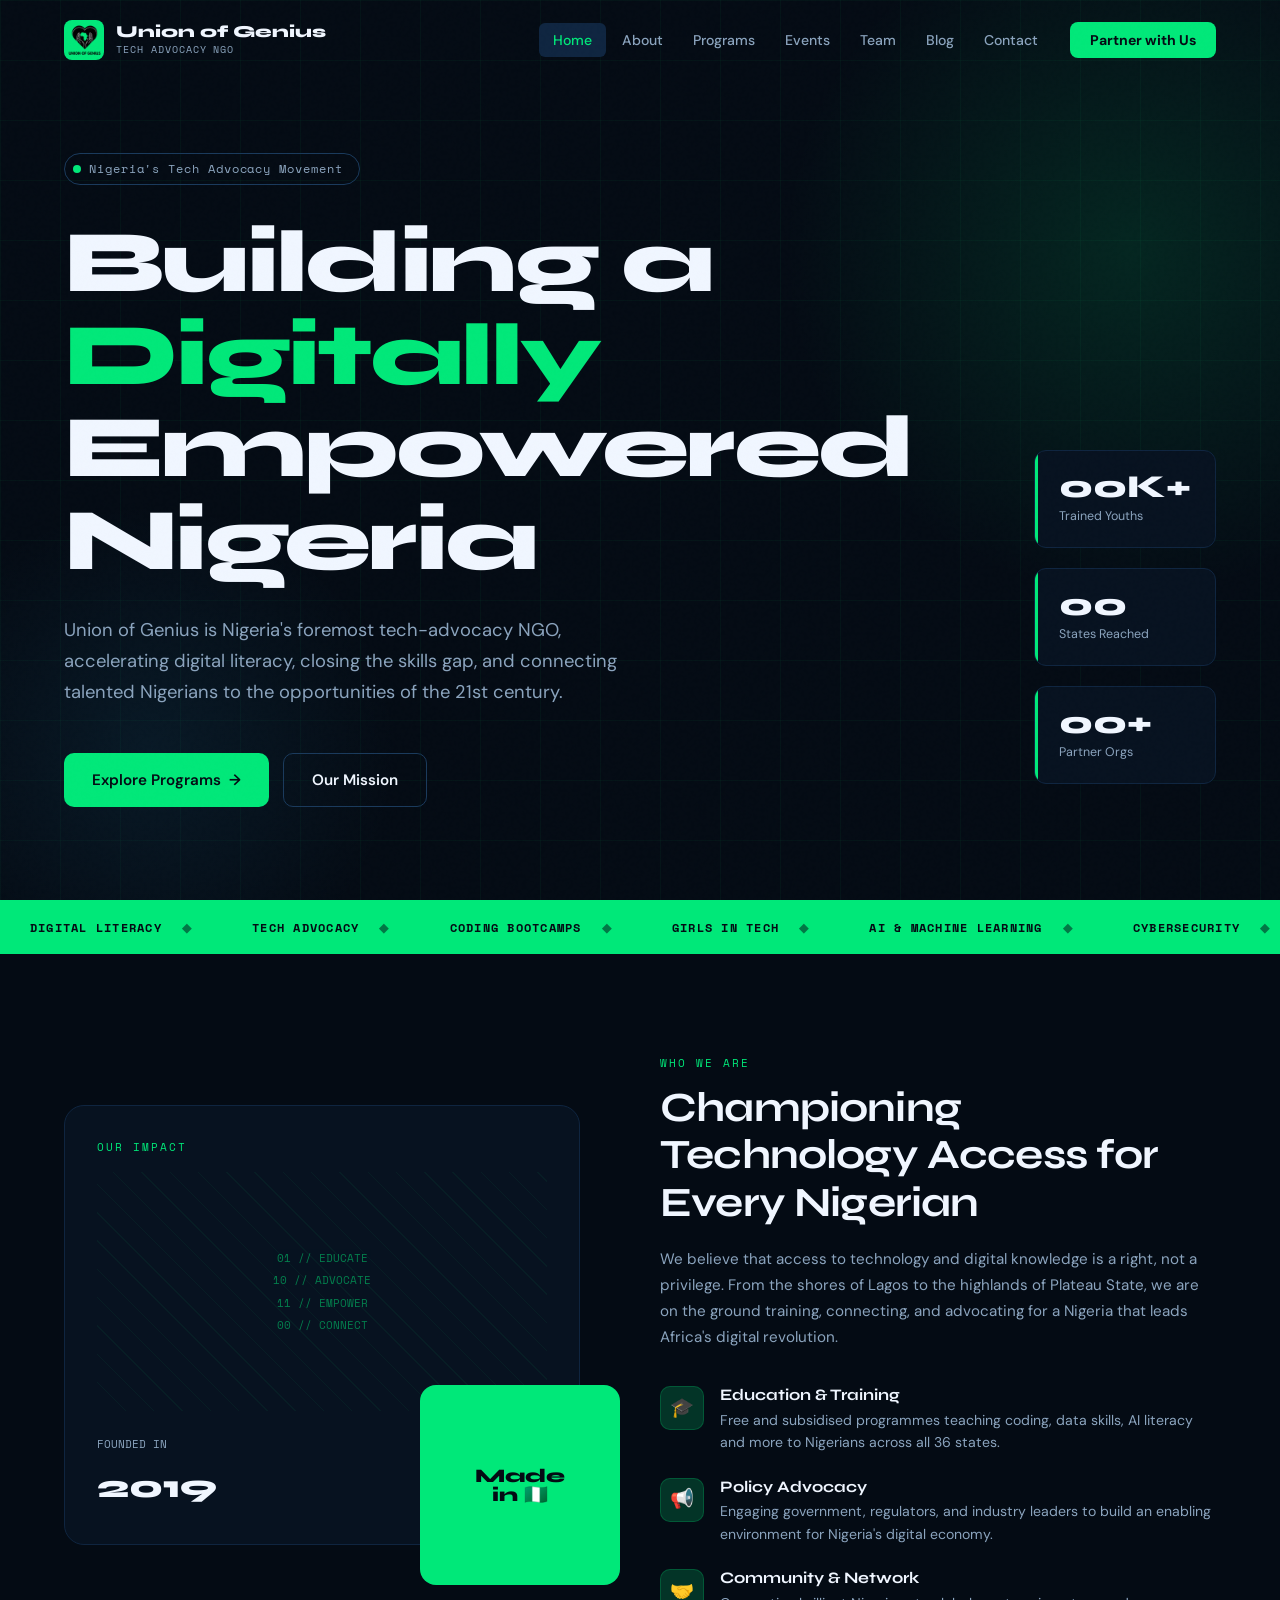
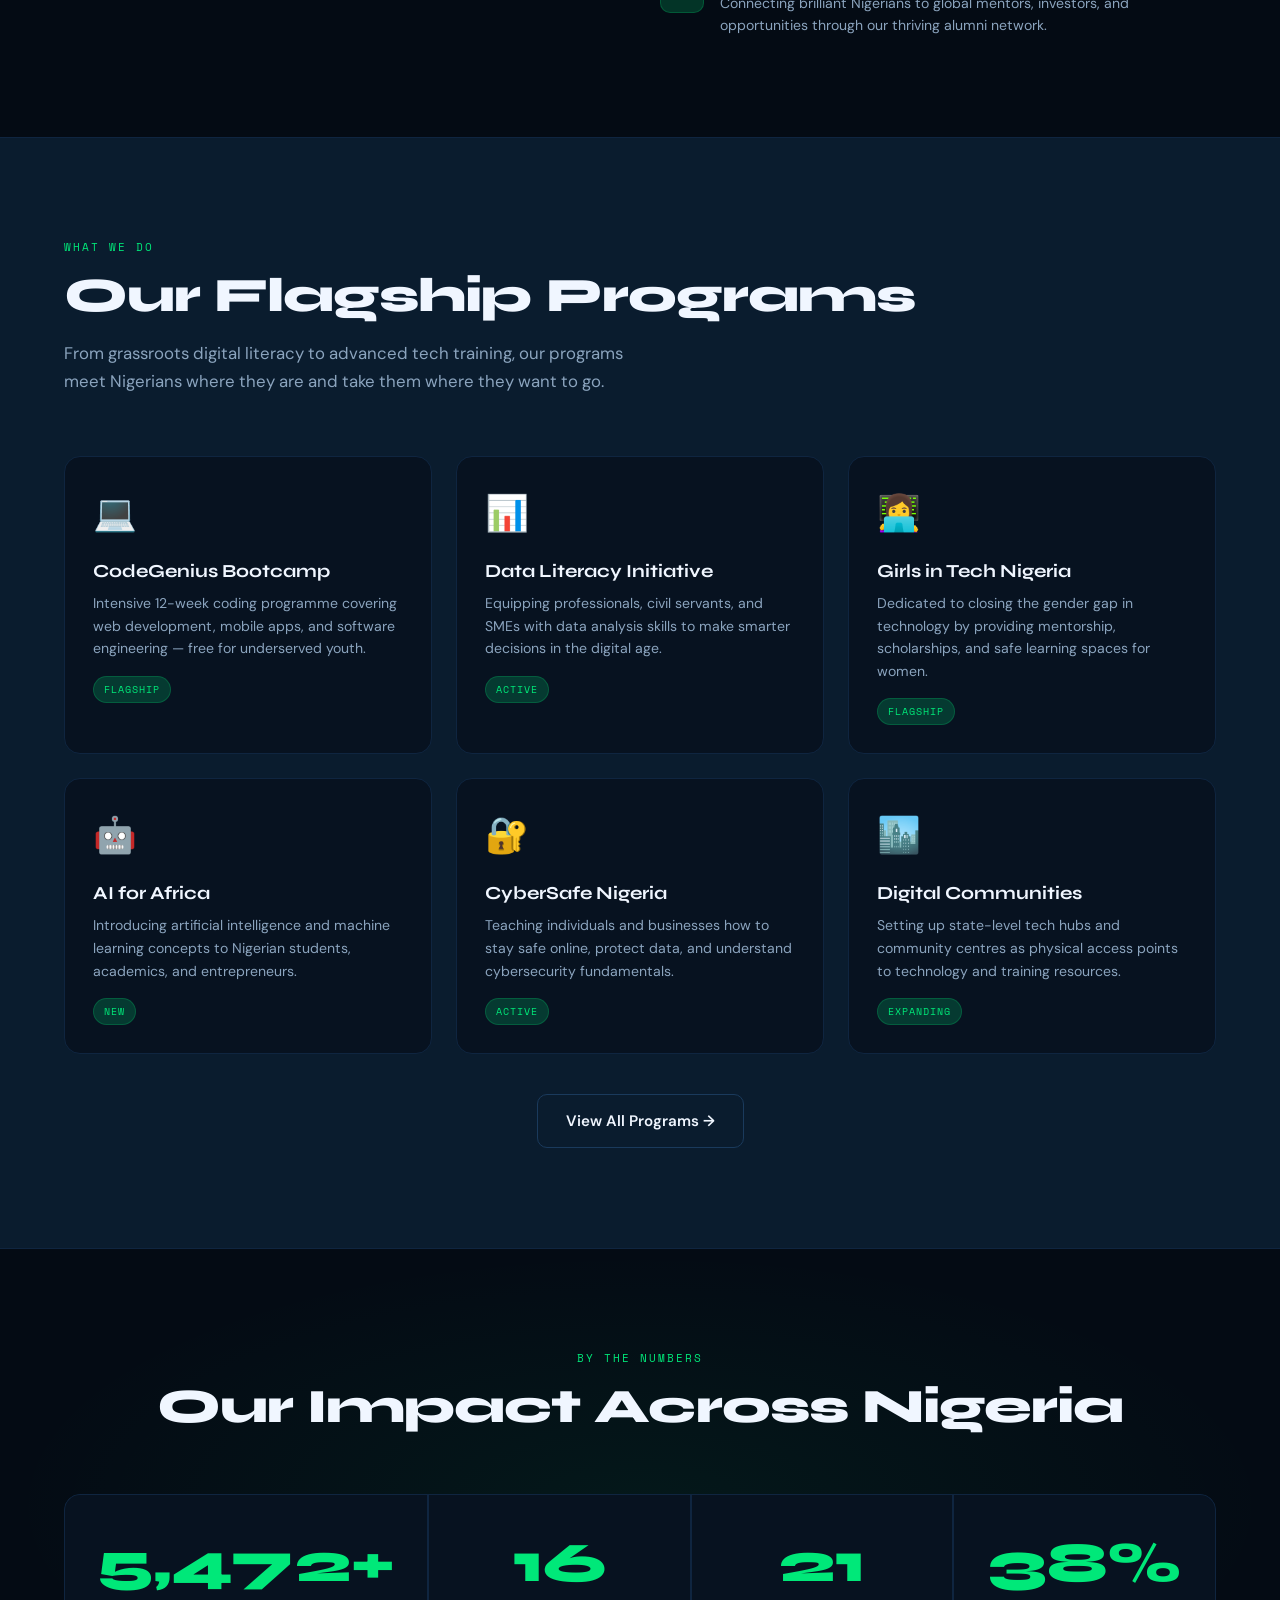
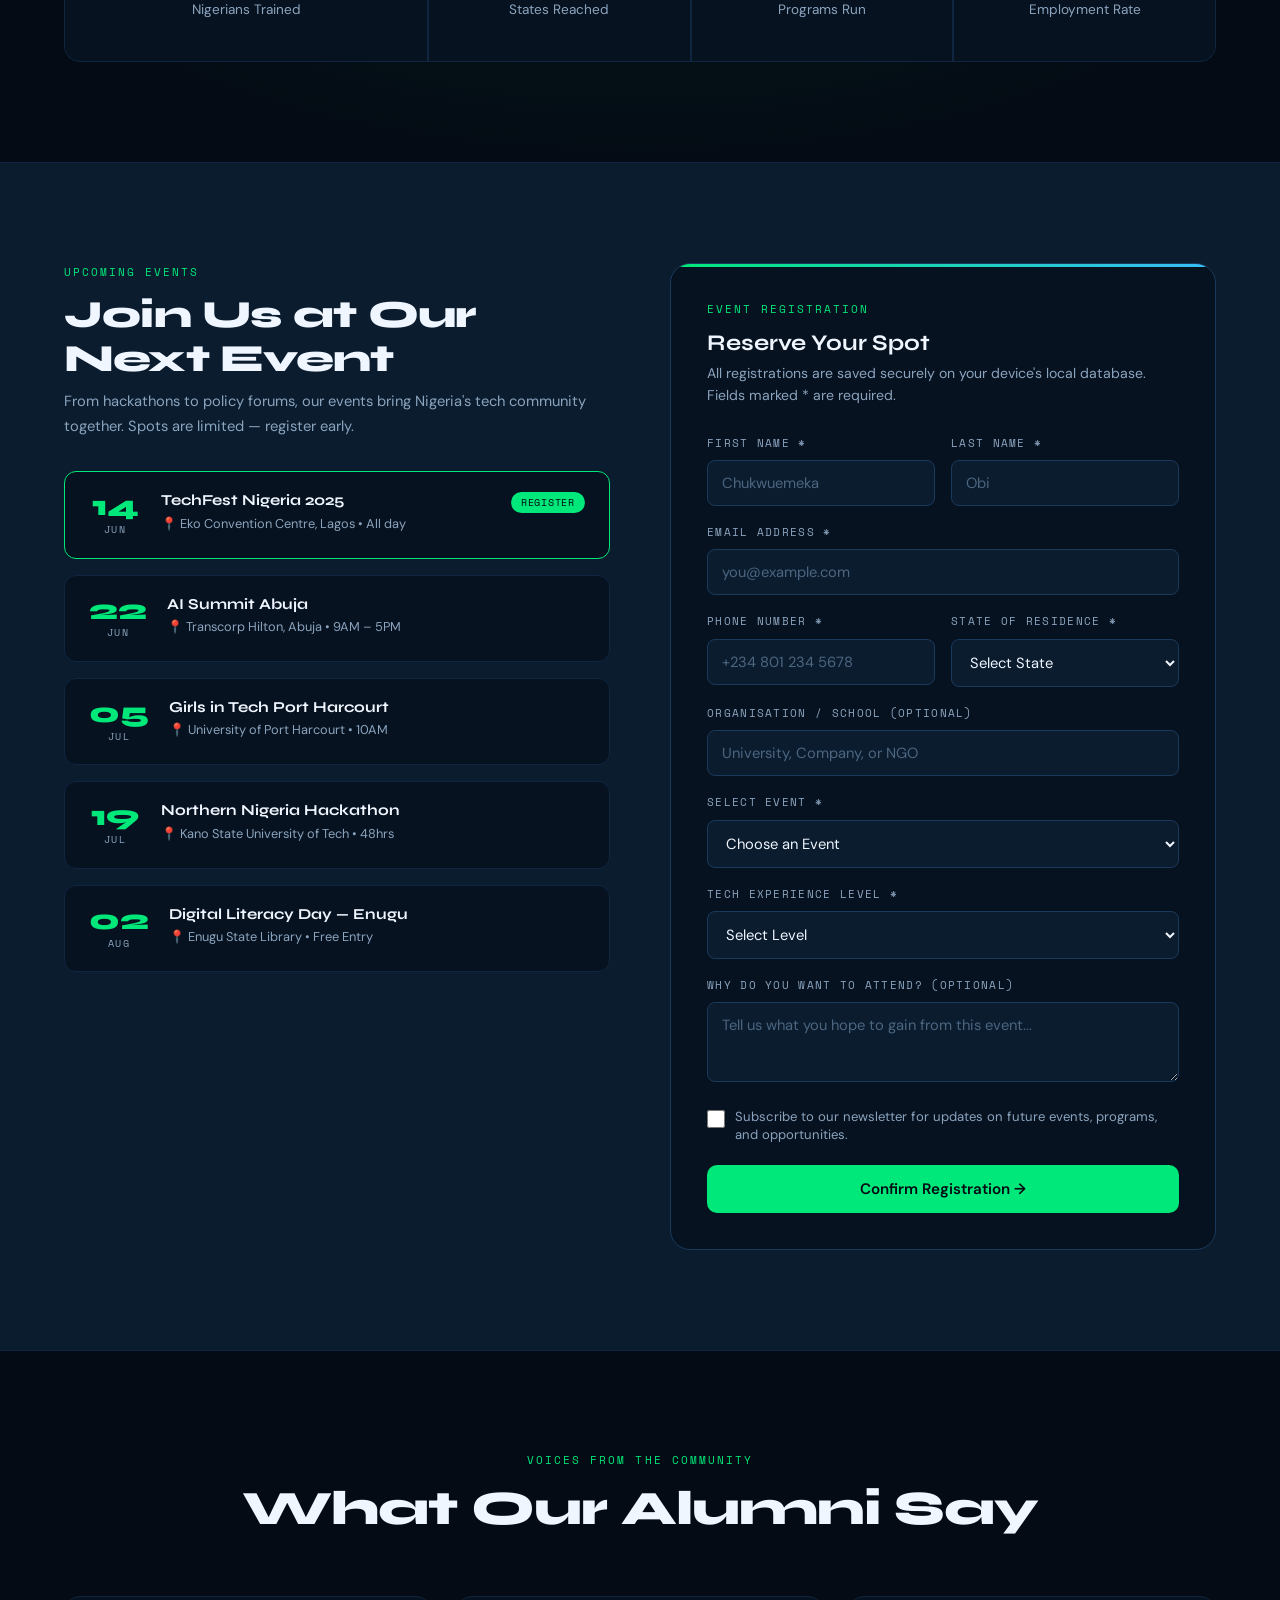
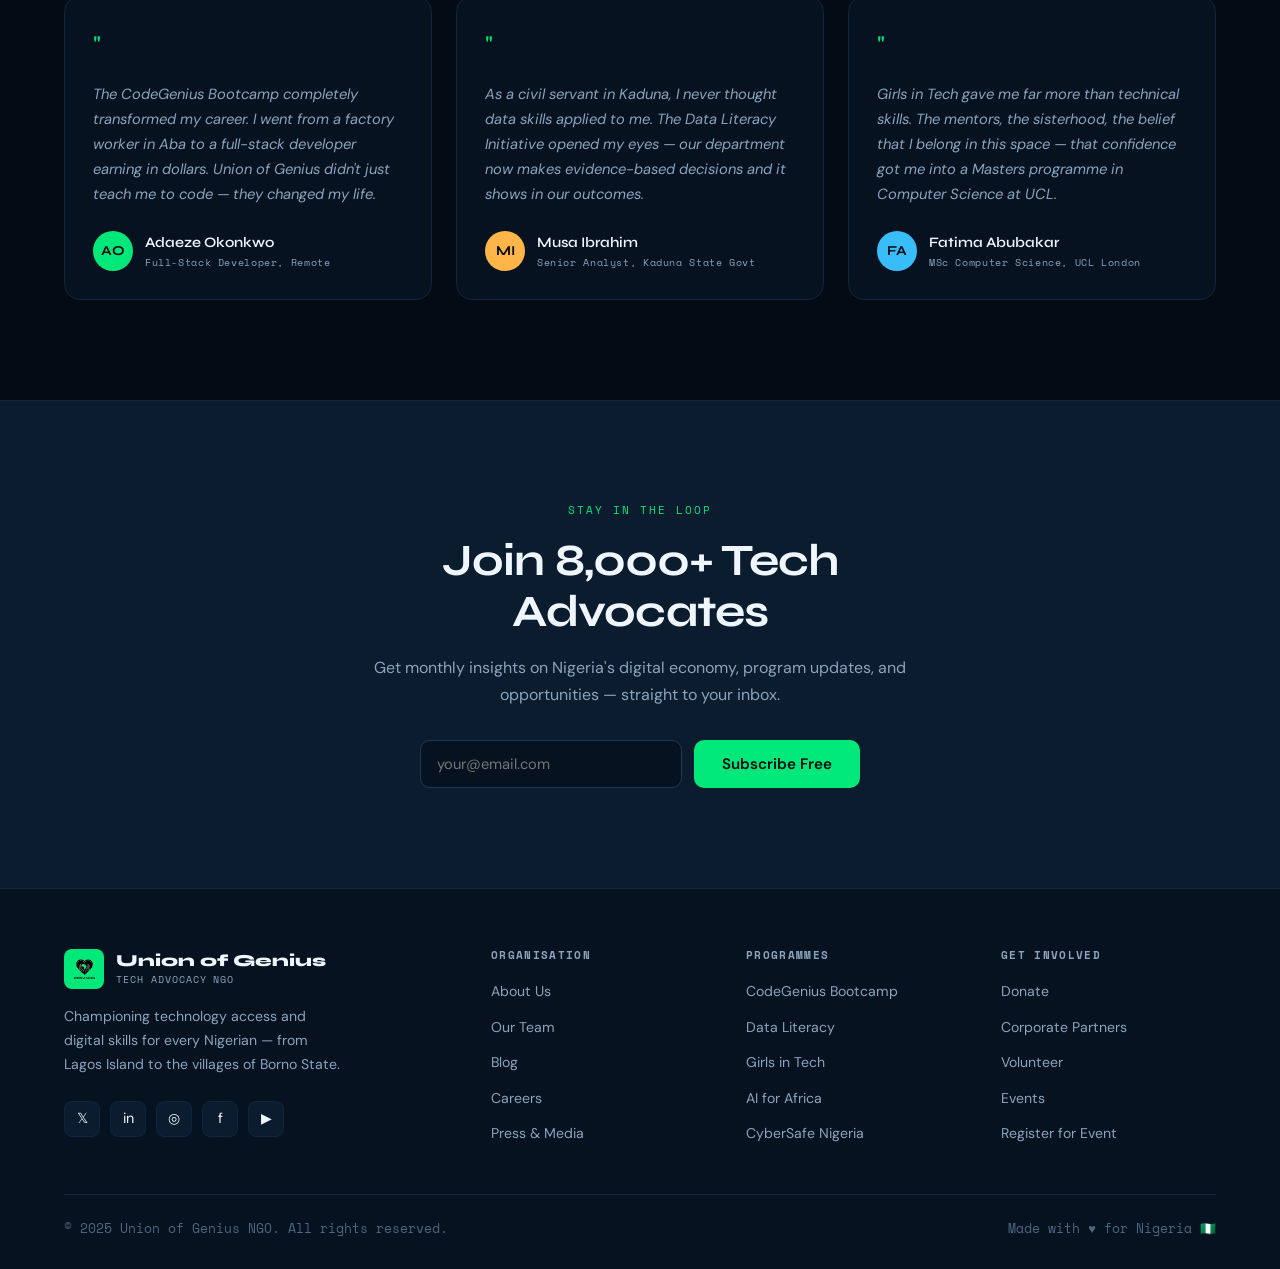
==== commit c235fe75: "Update index.html" ====
--- a/index.html
+++ b/index.html
@@ -911,9 +911,9 @@
       <div class="team-card">
         <div class="team-avatar" style="background:linear-gradient(135deg,#0a1c2e,#071220);">🧑‍💼</div>
         <div class="team-card-body">
-          <h3>Chukwuemeka Obi-Nwosu</h3>
+          <h3>Abdul-Roheem Arogundade</h3>
           <div class="team-role">Executive Director & Co-Founder</div>
-          <p class="team-bio">Former software engineer at Andela and Google Africa. Passionate about using technology as a lever for equitable development in Nigeria. MBA from Lagos Business School.</p>
+          <p class="team-bio">A software engineer, product & brand manager. Passionate about using technology as a lever for equitable development in Nigeria. A well-seasoned project manager.</p>
           <div class="team-socials">
             <a class="team-social-btn" href="#" title="LinkedIn">in</a>
             <a class="team-social-btn" href="#" title="Twitter">𝕏</a>
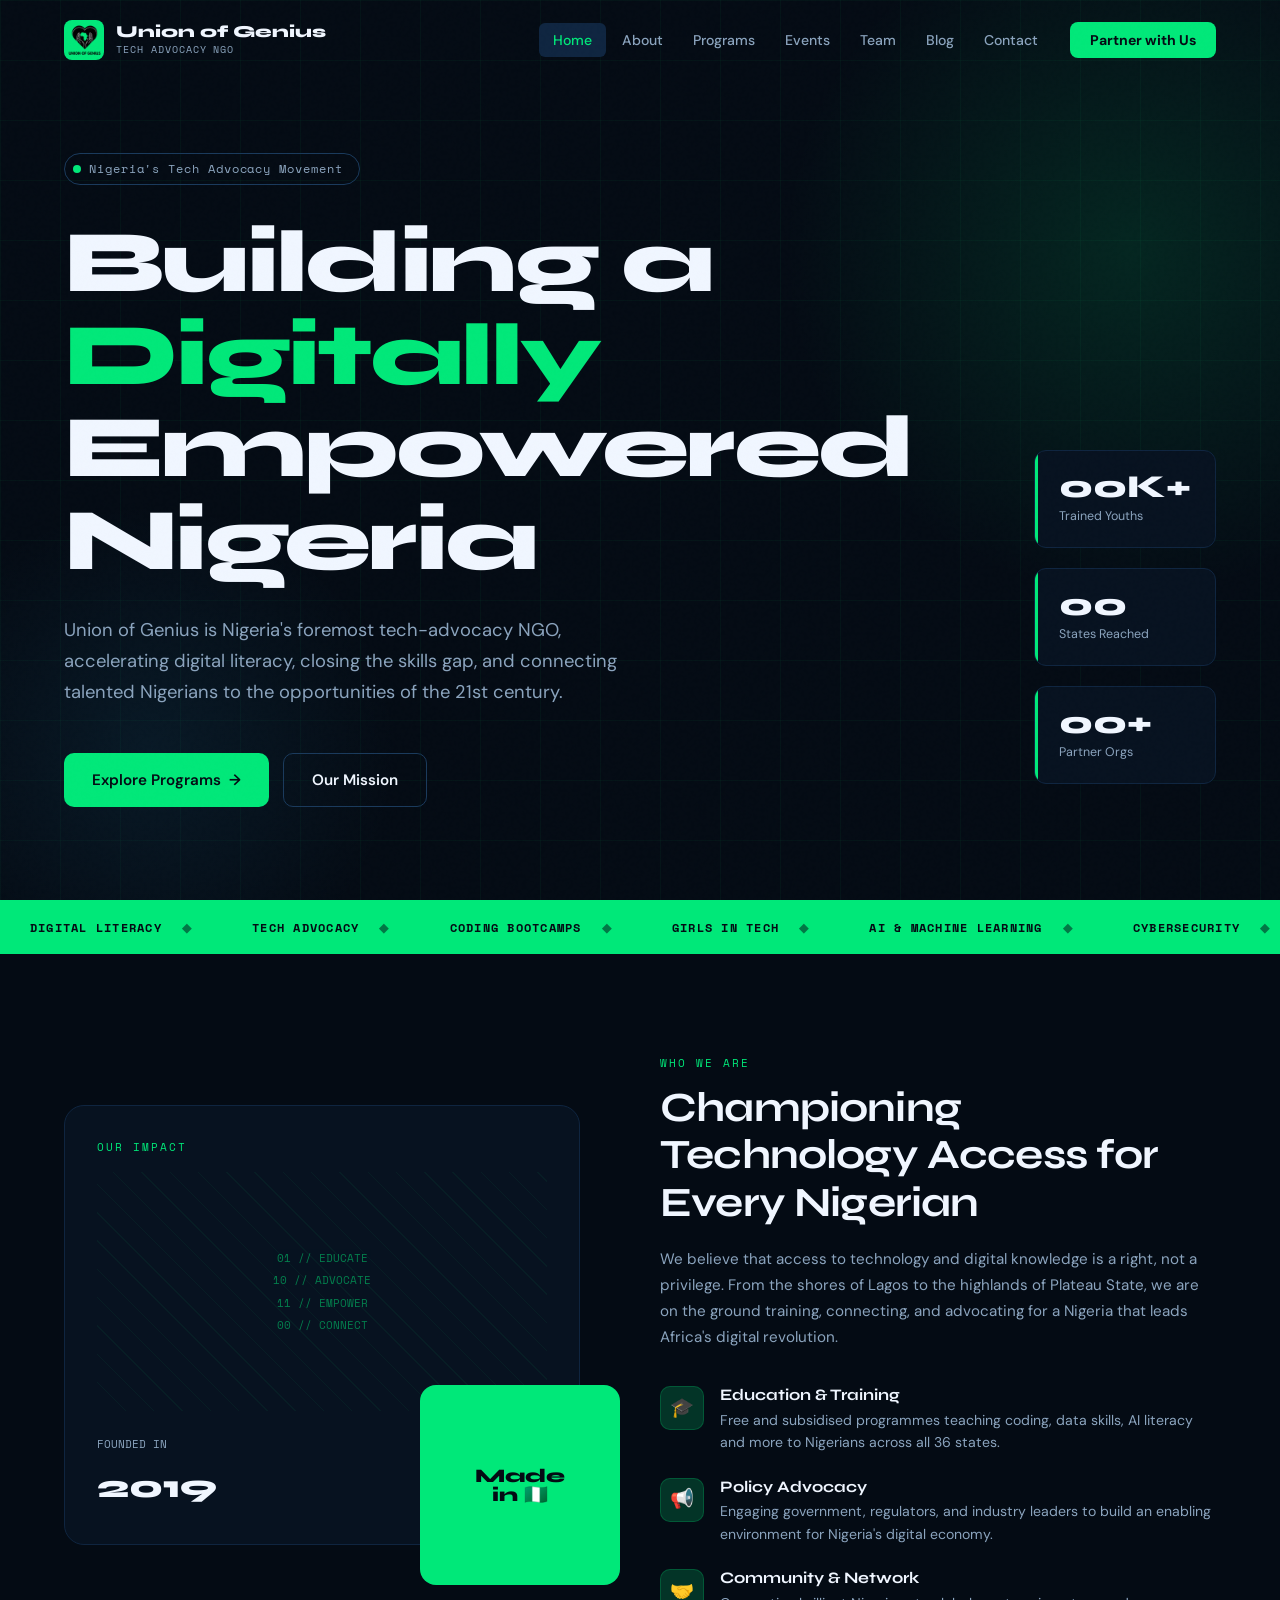
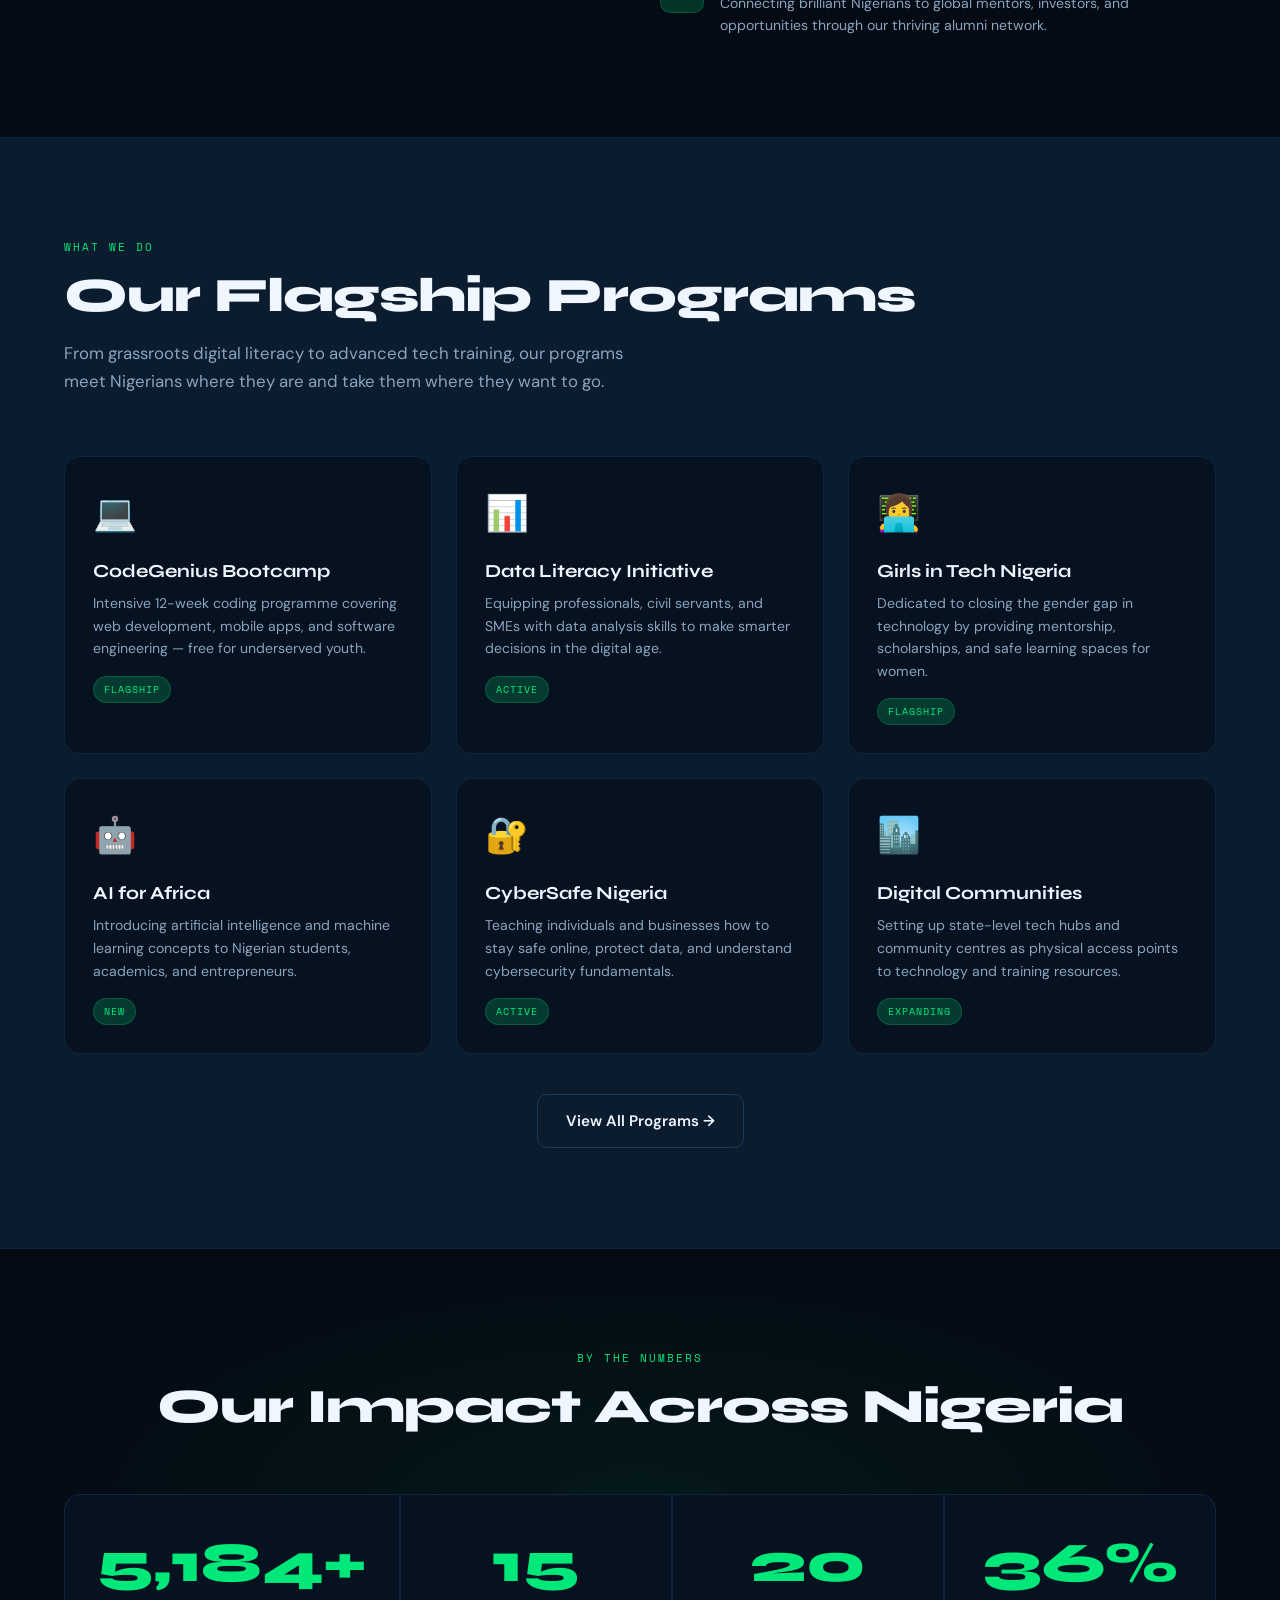
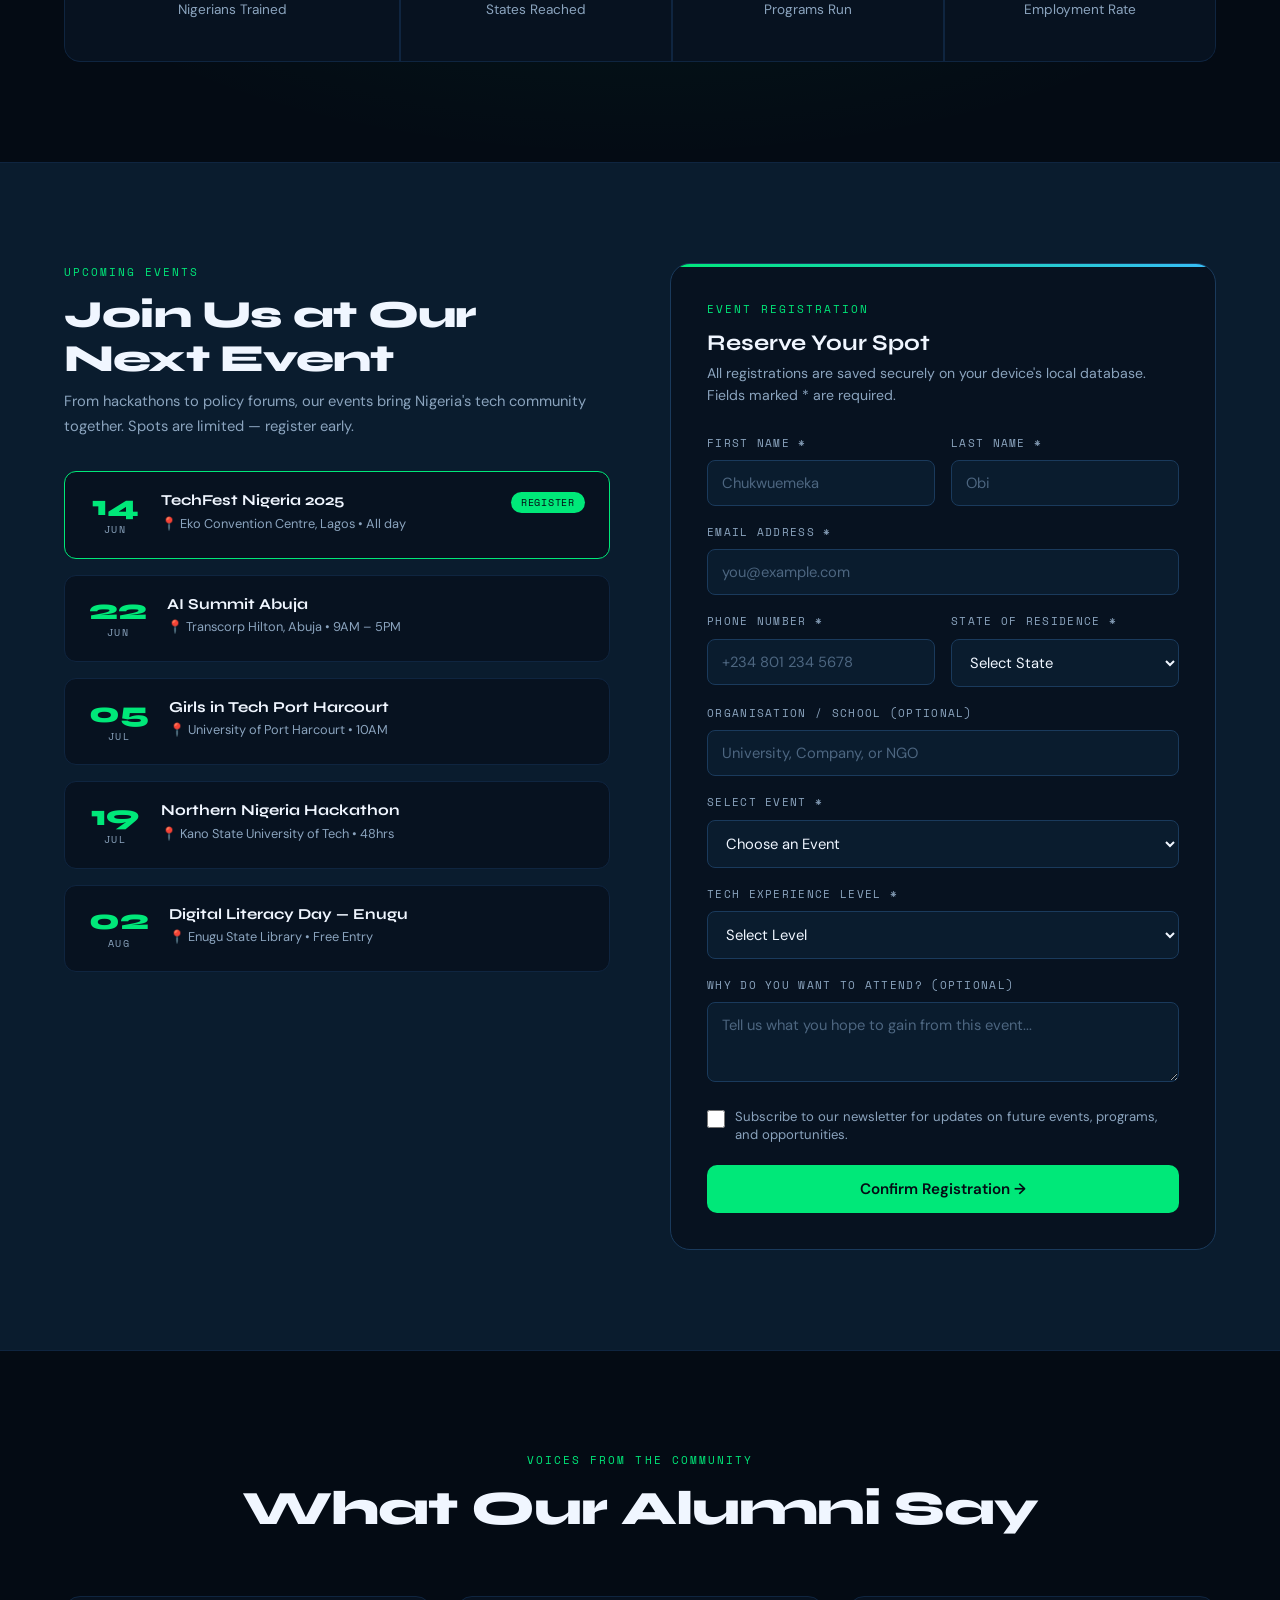
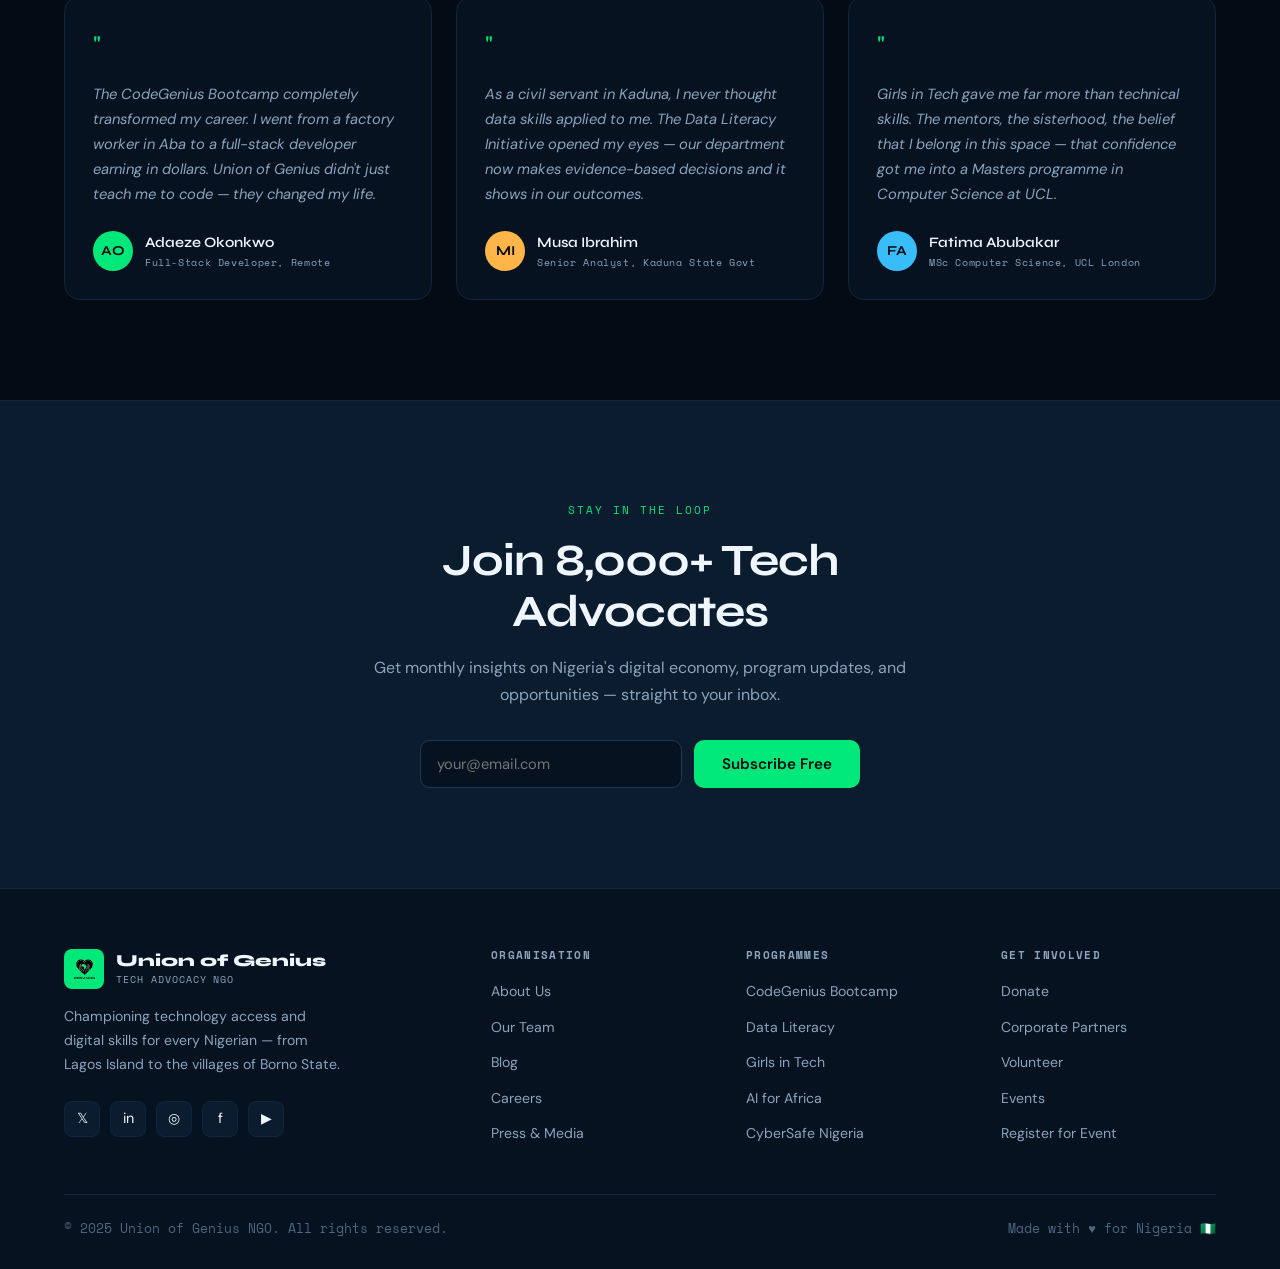
==== commit 00a4996b: "Update index.html" ====
--- a/index.html
+++ b/index.html
@@ -909,7 +909,7 @@
     <div class="team-grid">
 
       <div class="team-card">
-        <div class="team-avatar" style="background:linear-gradient(135deg,#0a1c2e,#071220);">🧑‍💼</div>
+        <div class="team-avatar" style="background:linear-gradient(135deg,#0a1c2e,#071220);"><img src="image0 (2).jpeg"></div>
         <div class="team-card-body">
           <h3>Abdul-Roheem Arogundade</h3>
           <div class="team-role">Executive Director & Co-Founder</div>
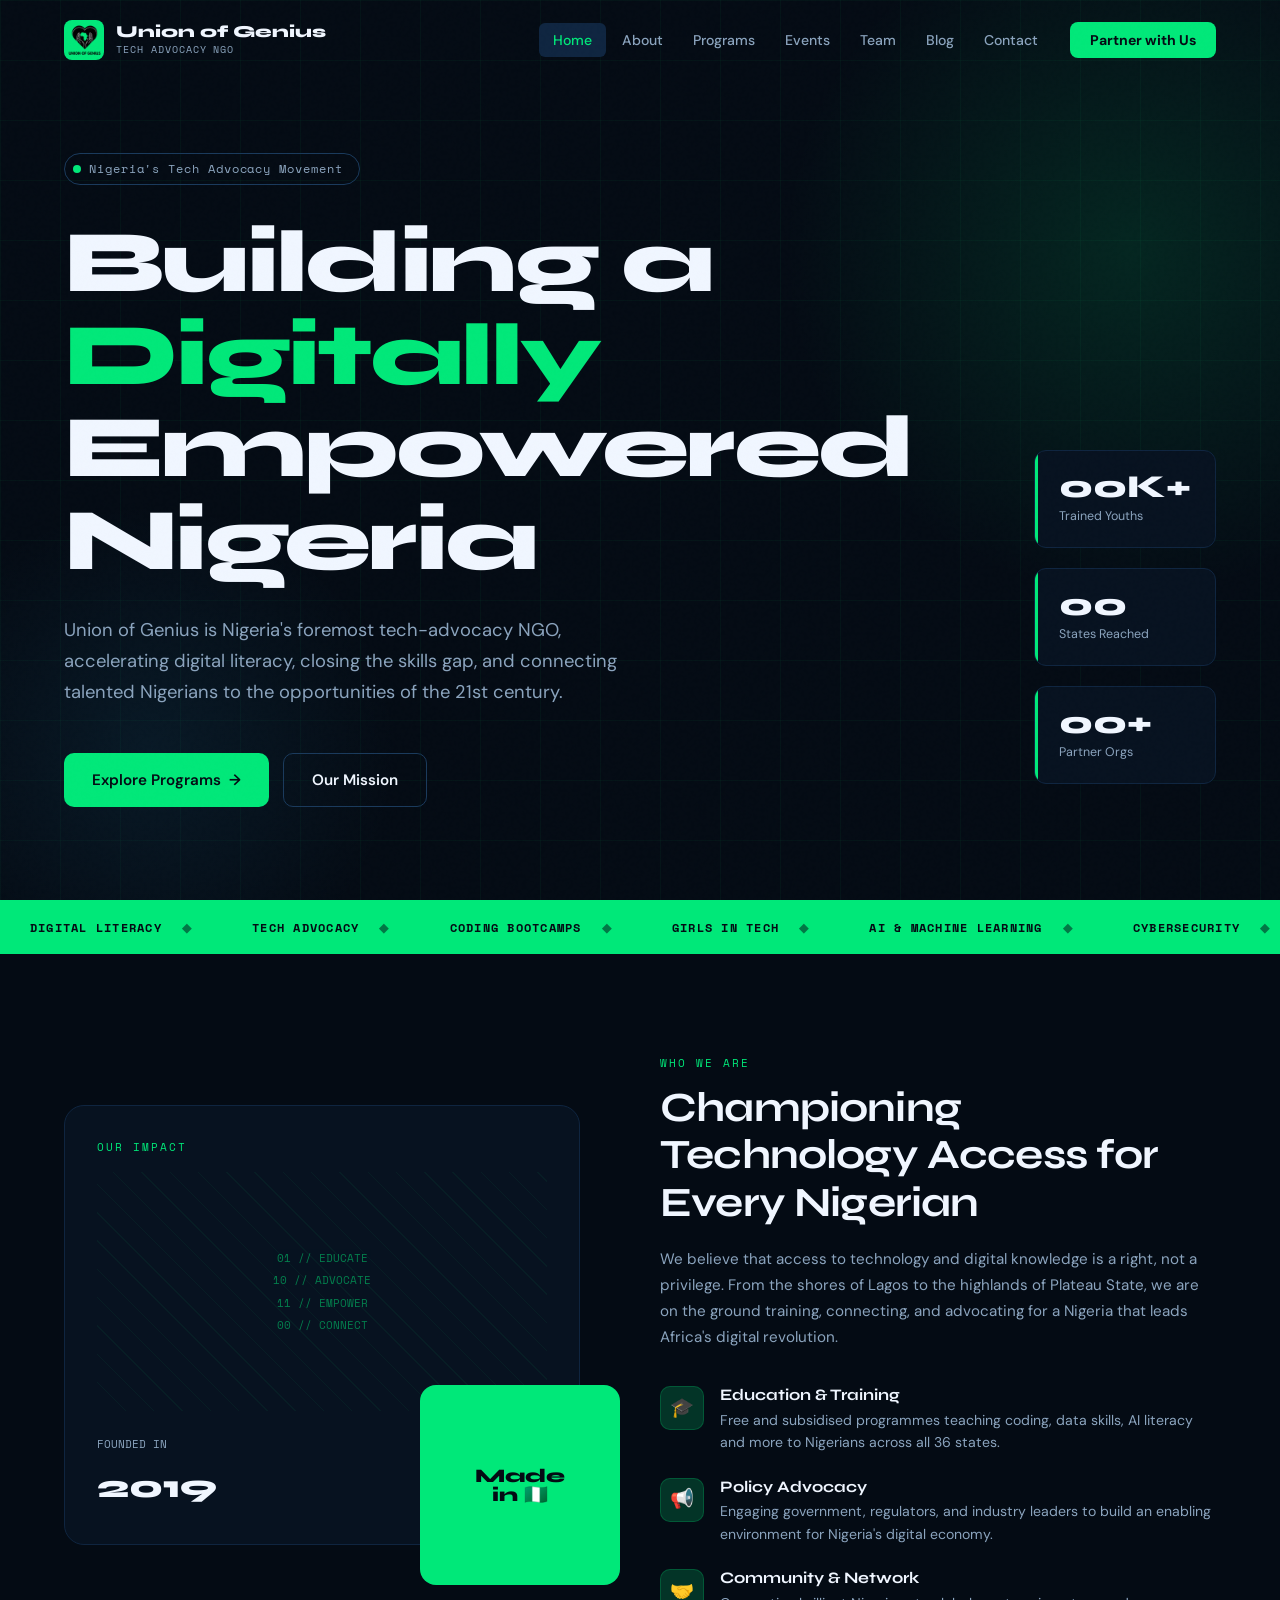
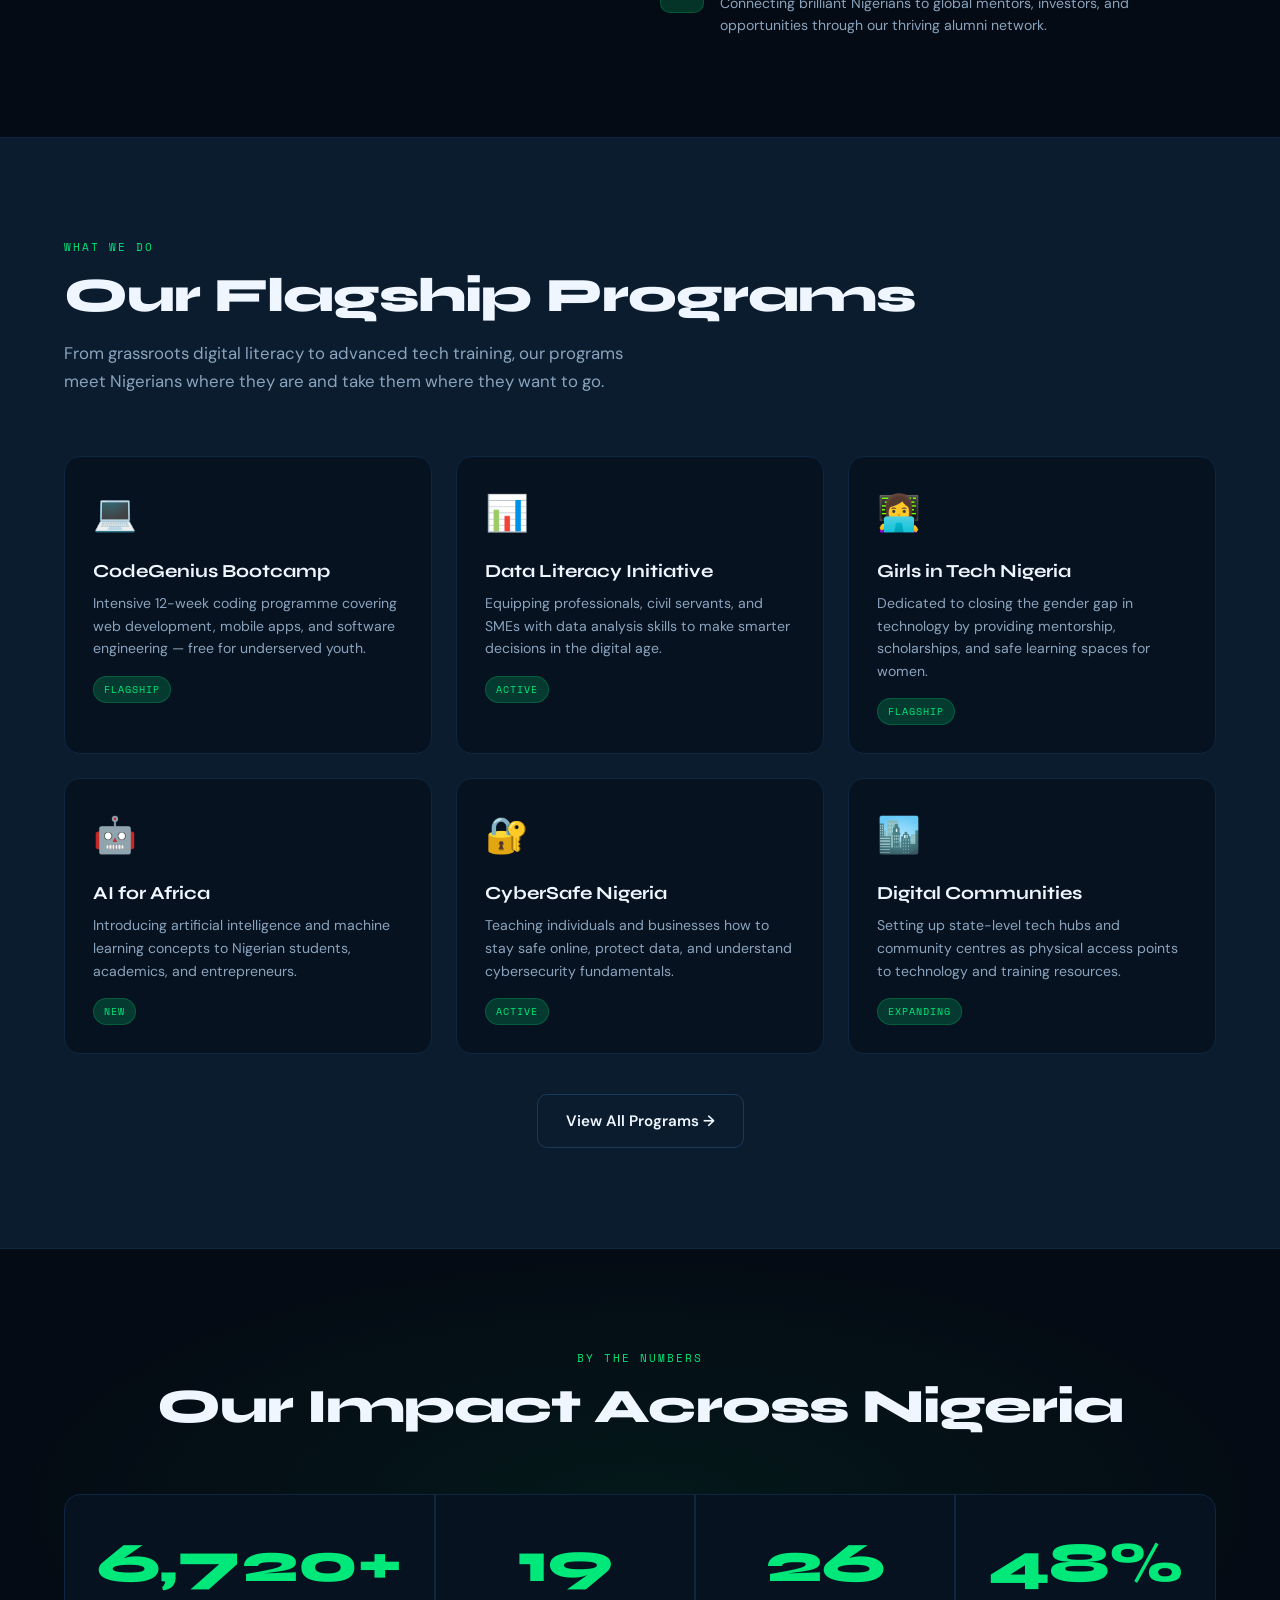
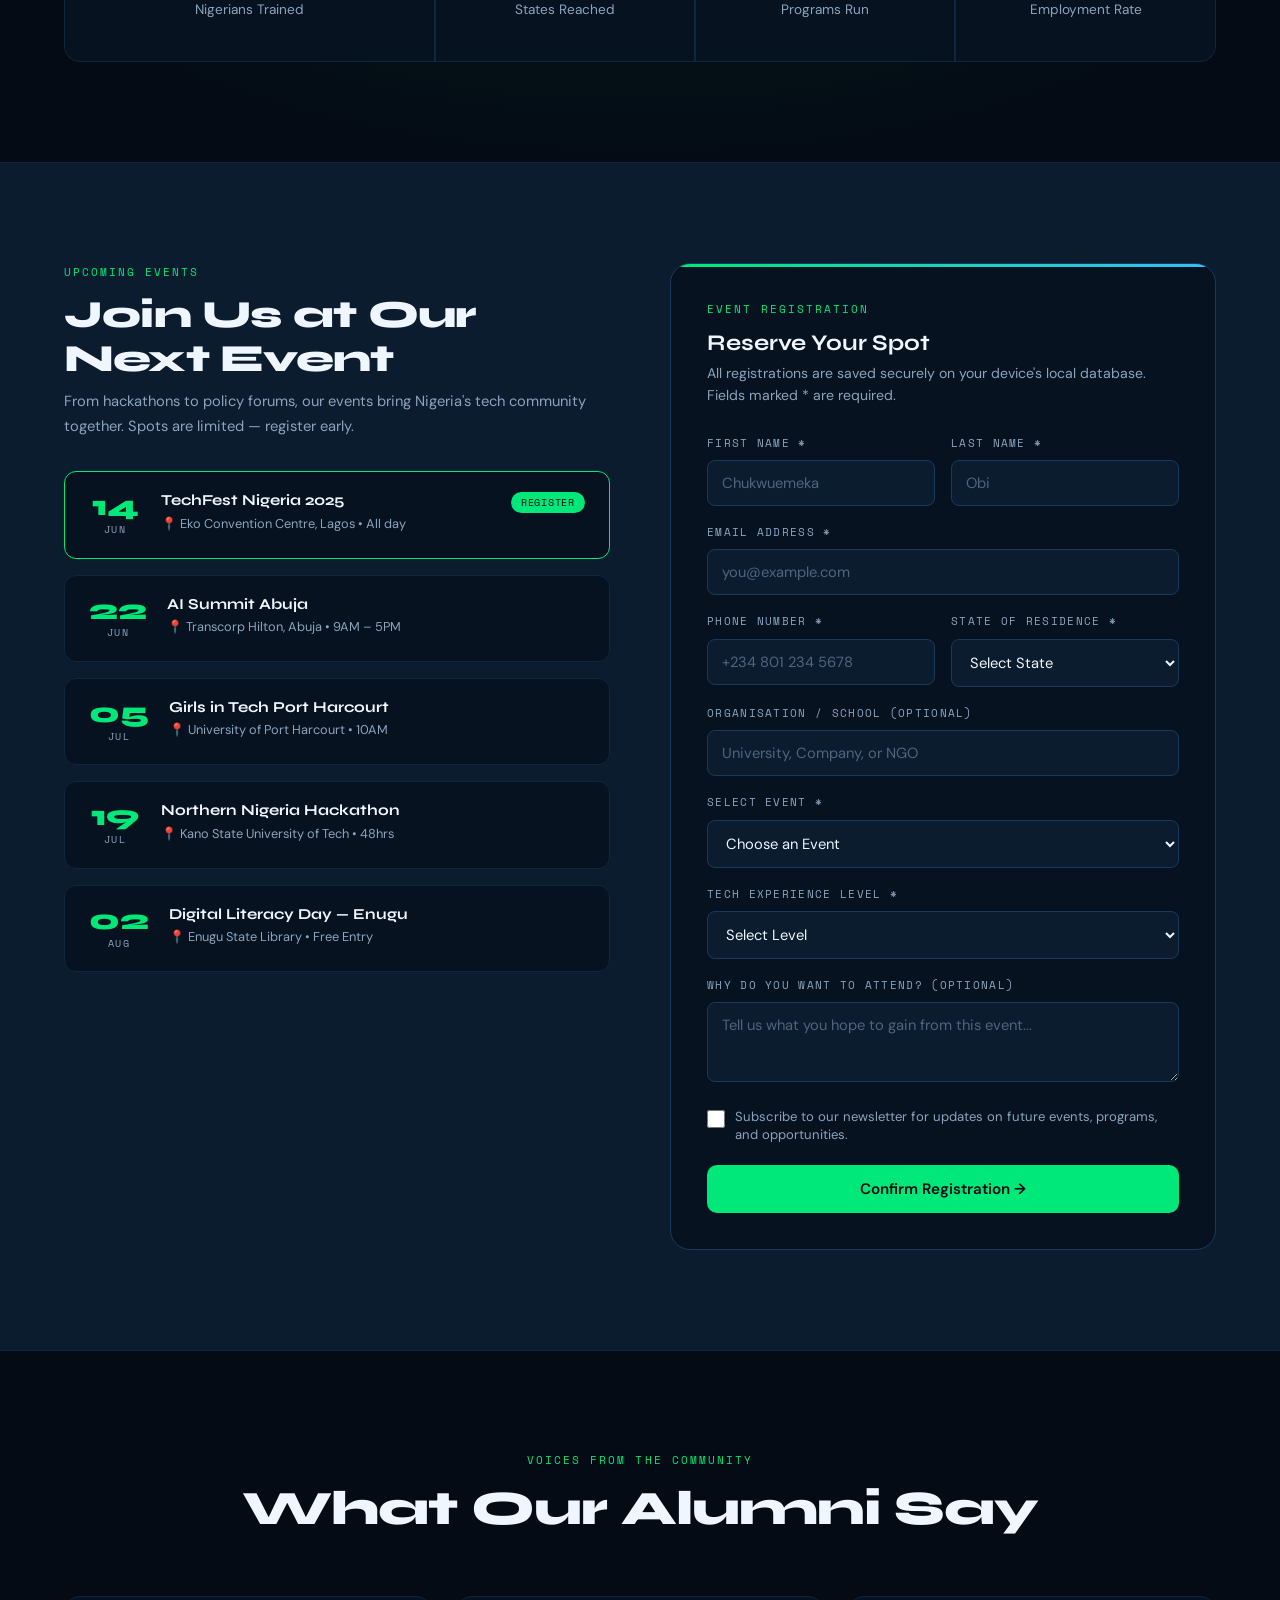
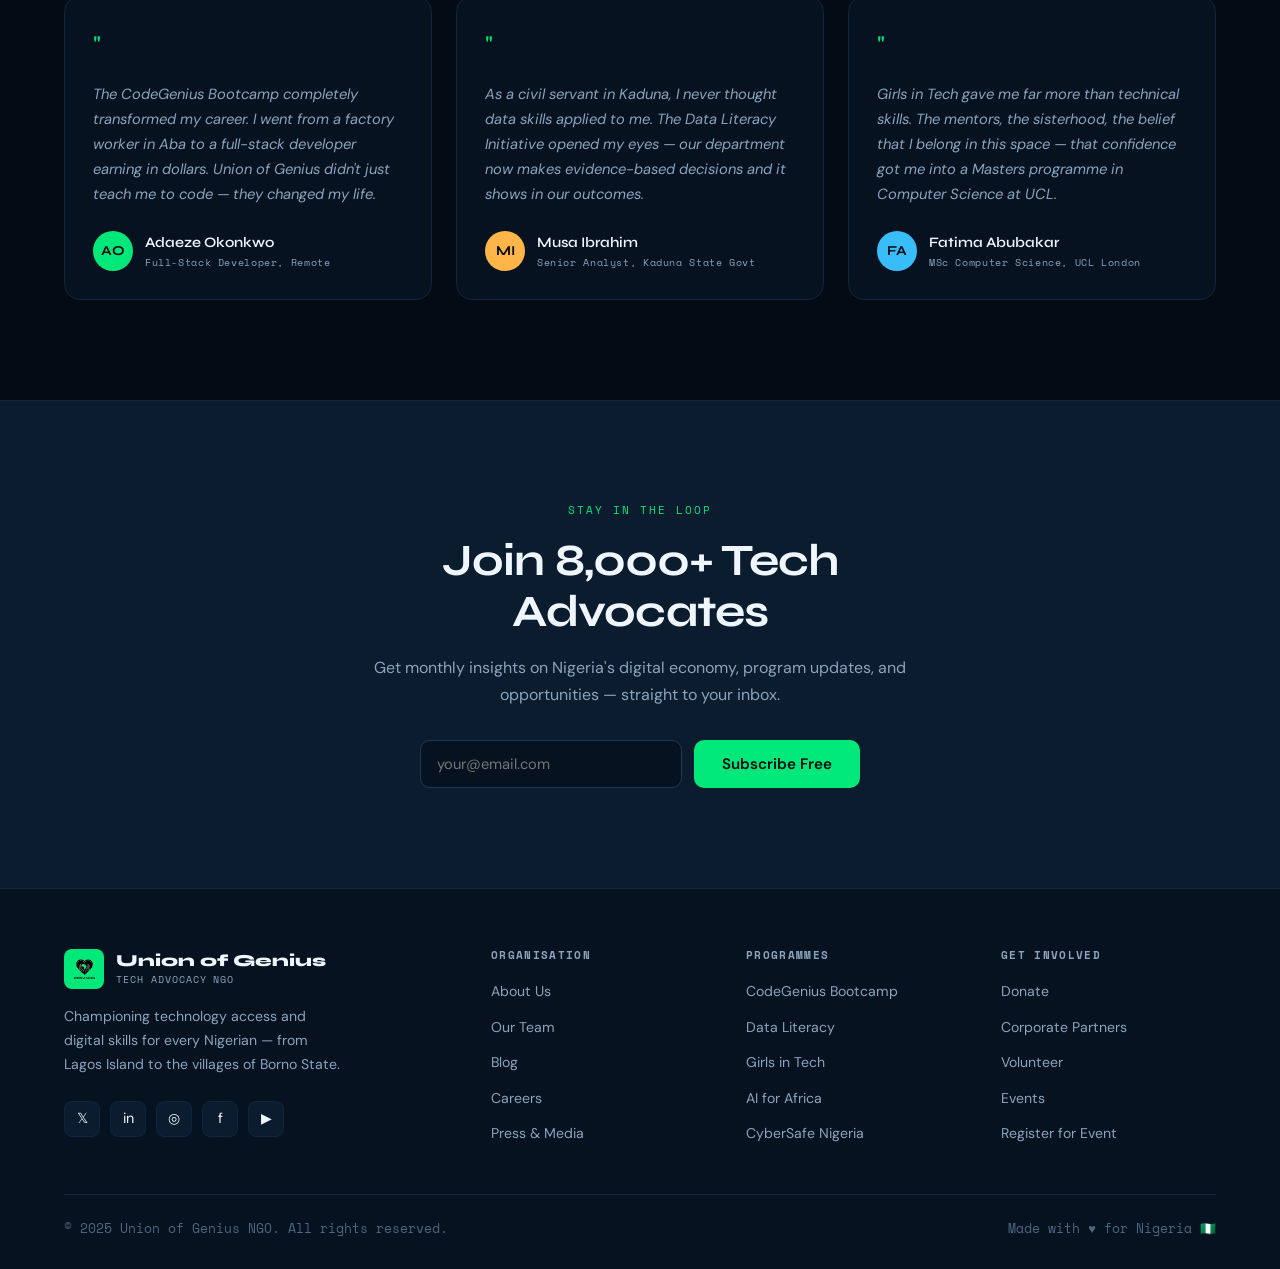
==== commit f93dd68a: "Update index.html" ====
--- a/index.html
+++ b/index.html
@@ -924,9 +924,9 @@
       <div class="team-card">
         <div class="team-avatar" style="background:linear-gradient(135deg,#071220,#0a2040);">👩‍💼</div>
         <div class="team-card-body">
-          <h3>Amina Bello-Hassan</h3>
+          <h3>Ajenifuja Abubakr</h3>
           <div class="team-role">Deputy Director & Co-Founder</div>
-          <p class="team-bio">Education technology specialist with 14 years of experience. Previously led digital programmes at British Council Nigeria. Champion of girls' education in Northern Nigeria.</p>
+          <p class="team-bio">Product Design / UI/UX specialist with years of experience. Previously led digital programmes at the Tech Genius Bootcamp. Well-Seasoned speaker & teacher.</p>
           <div class="team-socials">
             <a class="team-social-btn" href="#" title="LinkedIn">in</a>
             <a class="team-social-btn" href="#" title="Twitter">𝕏</a>
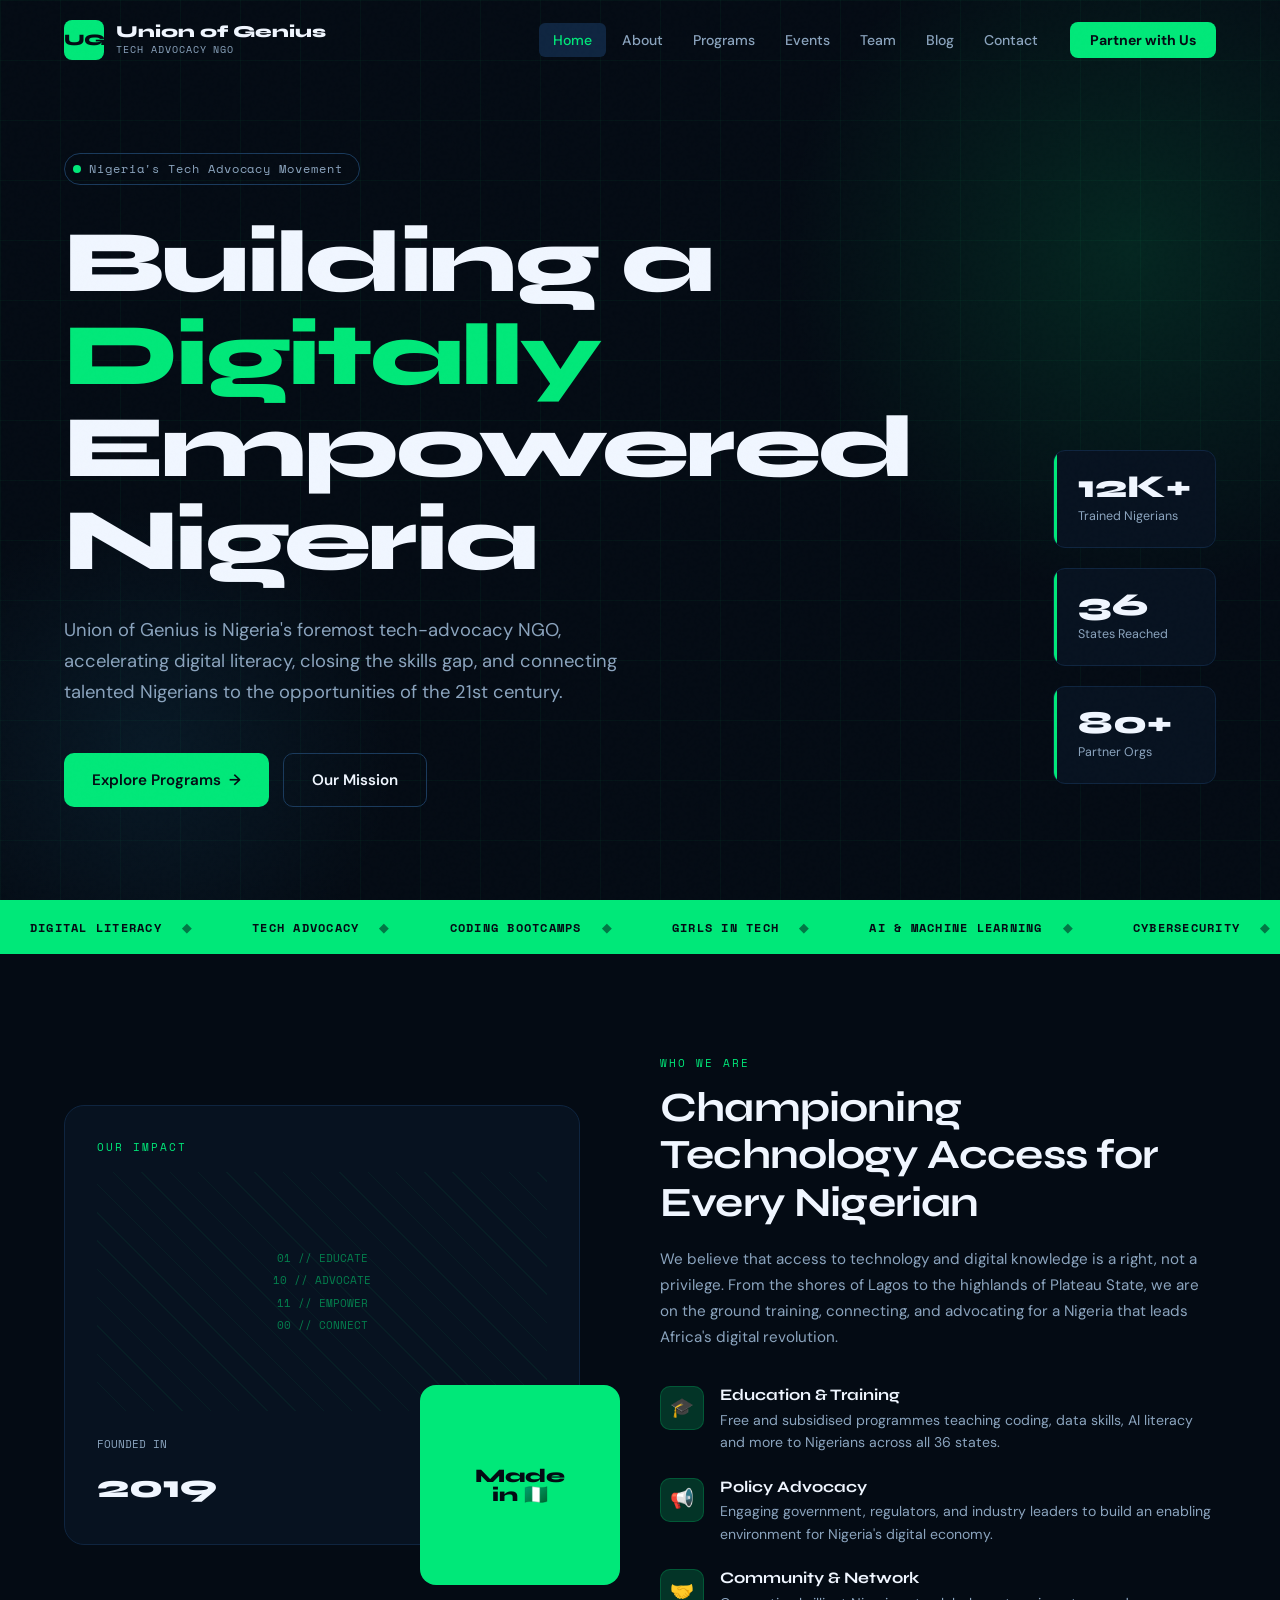
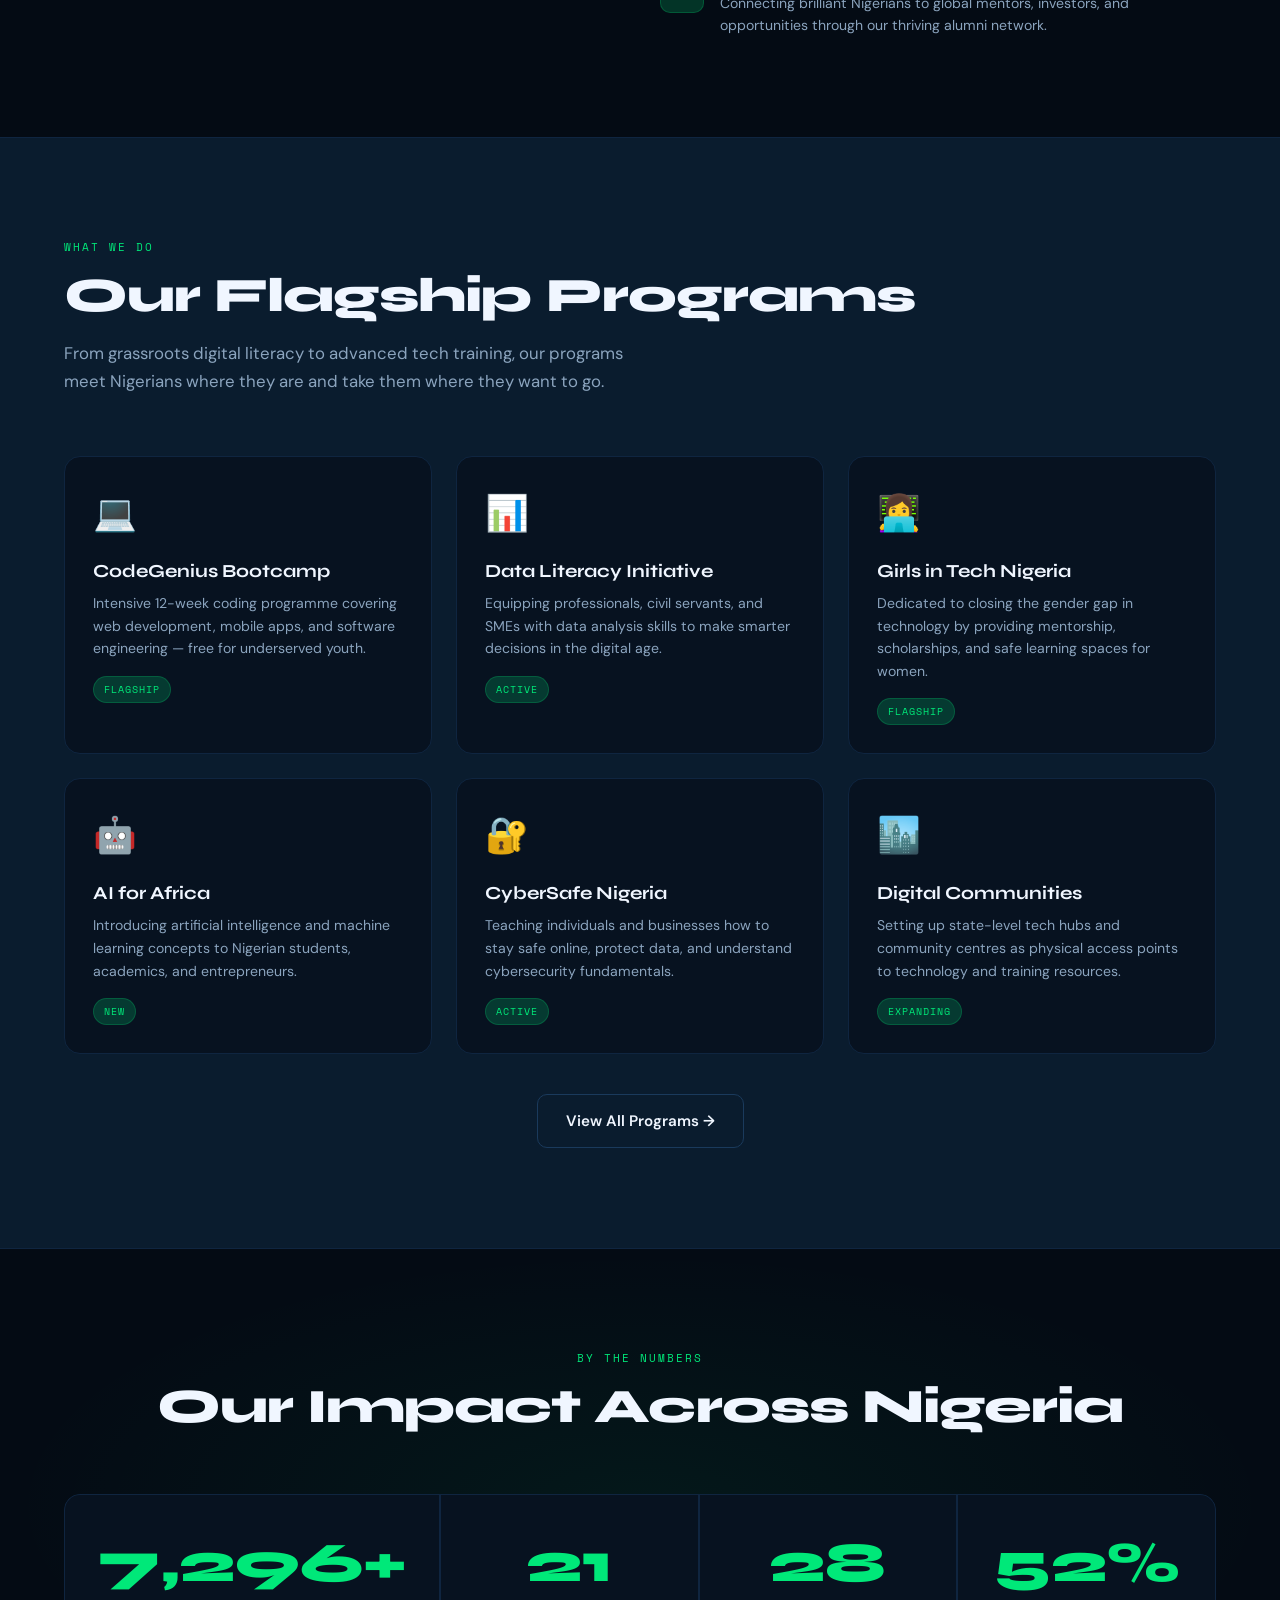
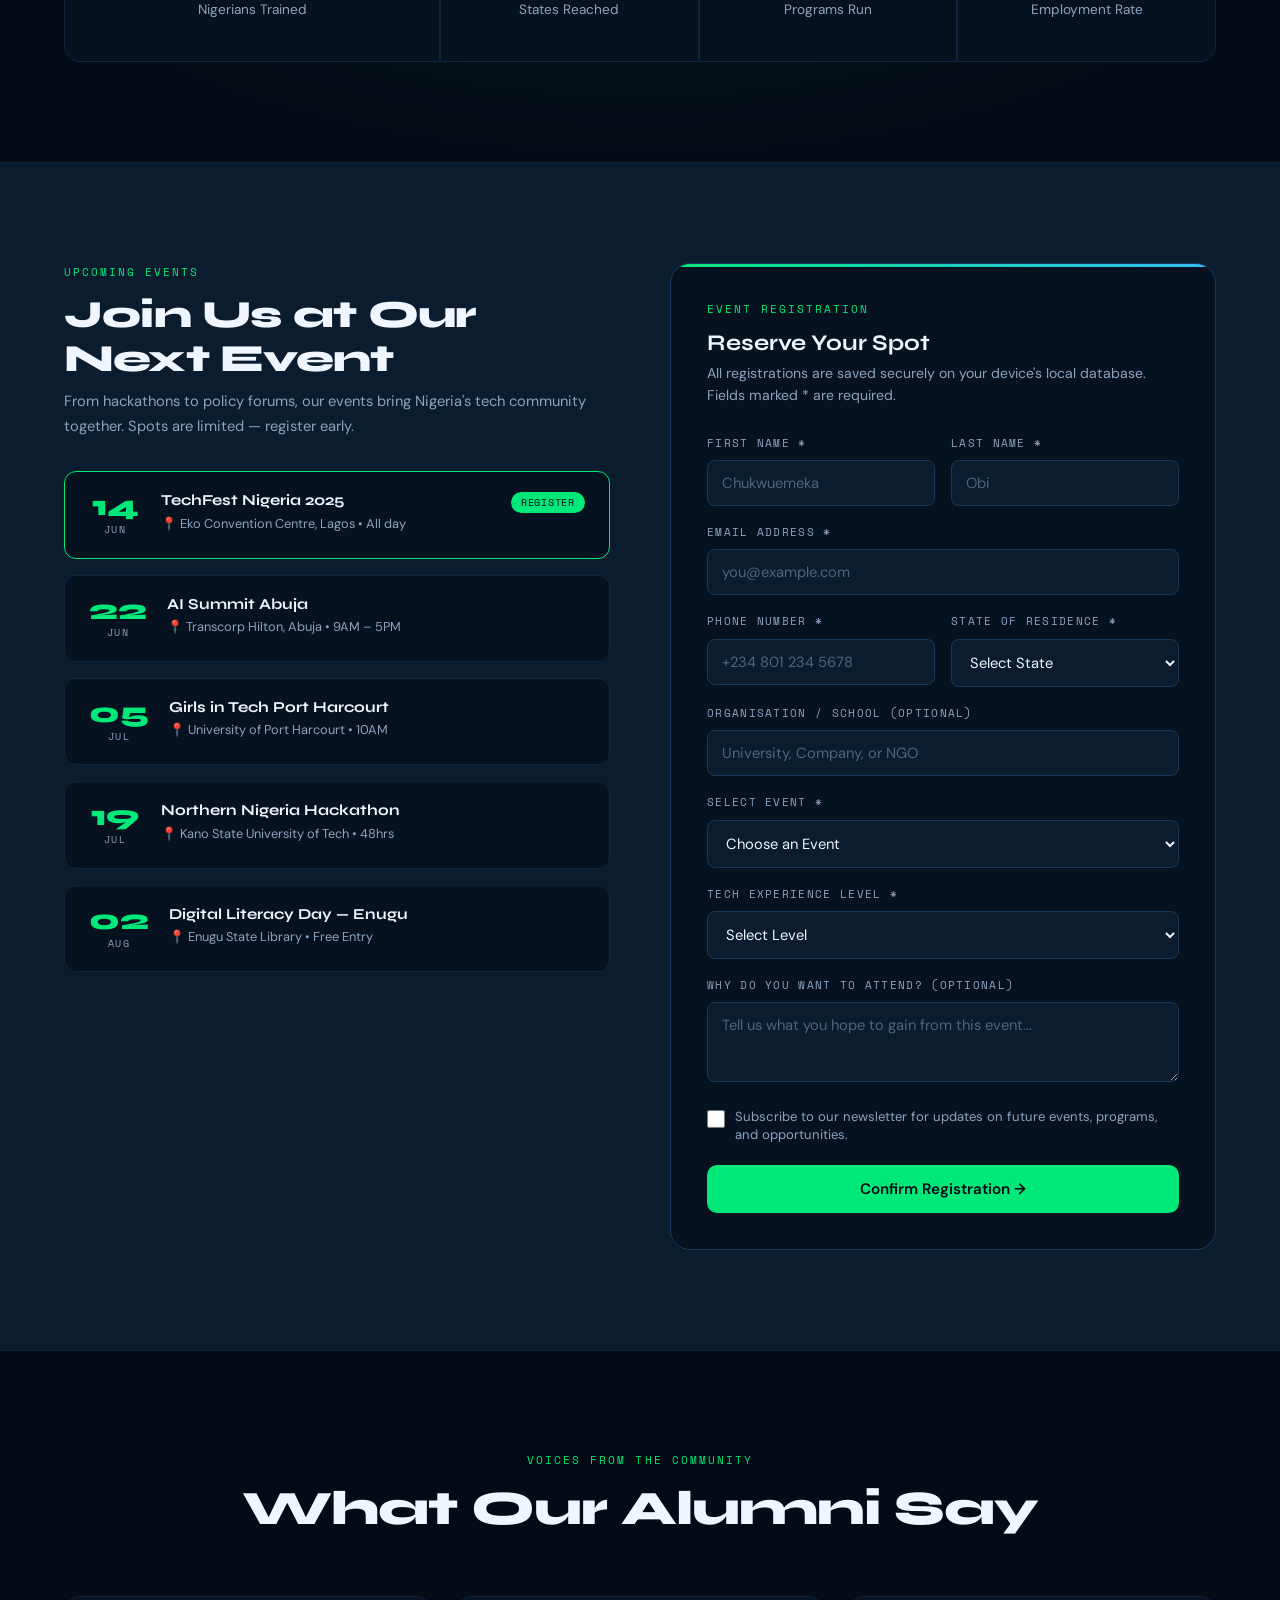
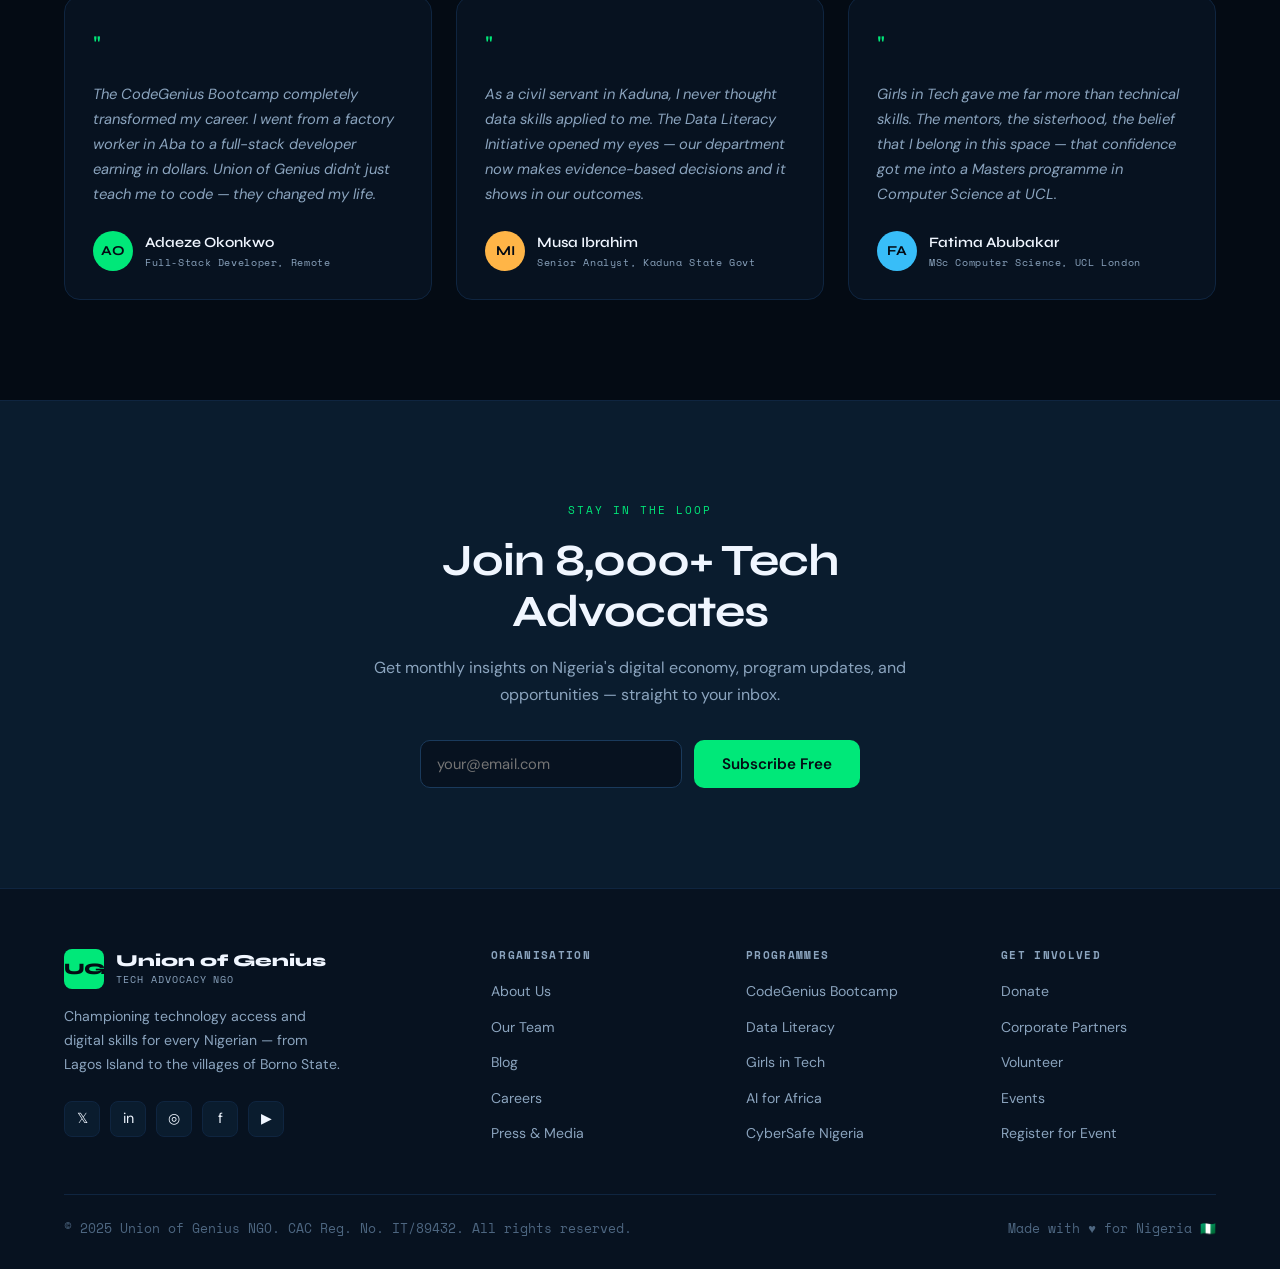
==== commit e864e420: "Update index.html" ====
--- a/index.html
+++ b/index.html
@@ -15,7 +15,7 @@
 ════════════════════════════════════ -->
 <nav>
   <a href="#home" class="nav-logo" data-page="home">
-    <div class="nav-logo-icon"><img src="logo.png" width="60px"></div>
+    <div class="nav-logo-icon">UG</div>
     <div>
       <div class="nav-logo-text">Union of Genius</div>
       <div class="nav-logo-sub">Tech Advocacy NGO</div>
@@ -86,15 +86,15 @@
 
     <div class="hero-stats">
       <div class="stat-card">
-        <div class="stat-number">00K+</div>
-        <div class="stat-label">Trained Youths</div>
+        <div class="stat-number">12K+</div>
+        <div class="stat-label">Trained Nigerians</div>
       </div>
       <div class="stat-card">
-        <div class="stat-number">00</div>
+        <div class="stat-number">36</div>
         <div class="stat-label">States Reached</div>
       </div>
       <div class="stat-card">
-        <div class="stat-number">00+</div>
+        <div class="stat-number">80+</div>
         <div class="stat-label">Partner Orgs</div>
       </div>
     </div>
@@ -909,11 +909,11 @@
     <div class="team-grid">
 
       <div class="team-card">
-        <div class="team-avatar" style="background:linear-gradient(135deg,#0a1c2e,#071220);"><img src="image0 (2).jpeg"></div>
+        <div class="team-avatar" style="background:linear-gradient(135deg,#0a1c2e,#071220);">🧑‍💼</div>
         <div class="team-card-body">
-          <h3>Abdul-Roheem Arogundade</h3>
+          <h3>Chukwuemeka Obi-Nwosu</h3>
           <div class="team-role">Executive Director & Co-Founder</div>
-          <p class="team-bio">A software engineer, product & brand manager. Passionate about using technology as a lever for equitable development in Nigeria. A well-seasoned project manager.</p>
+          <p class="team-bio">Former software engineer at Andela and Google Africa. Passionate about using technology as a lever for equitable development in Nigeria. MBA from Lagos Business School.</p>
           <div class="team-socials">
             <a class="team-social-btn" href="#" title="LinkedIn">in</a>
             <a class="team-social-btn" href="#" title="Twitter">𝕏</a>
@@ -924,9 +924,9 @@
       <div class="team-card">
         <div class="team-avatar" style="background:linear-gradient(135deg,#071220,#0a2040);">👩‍💼</div>
         <div class="team-card-body">
-          <h3>Ajenifuja Abubakr</h3>
+          <h3>Amina Bello-Hassan</h3>
           <div class="team-role">Deputy Director & Co-Founder</div>
-          <p class="team-bio">Product Design / UI/UX specialist with years of experience. Previously led digital programmes at the Tech Genius Bootcamp. Well-Seasoned speaker & teacher.</p>
+          <p class="team-bio">Education technology specialist with 14 years of experience. Previously led digital programmes at British Council Nigeria. Champion of girls' education in Northern Nigeria.</p>
           <div class="team-socials">
             <a class="team-social-btn" href="#" title="LinkedIn">in</a>
             <a class="team-social-btn" href="#" title="Twitter">𝕏</a>
@@ -1051,86 +1051,12 @@
   </div>
 
   <section>
-    <div class="blog-grid">
-
-      <div class="blog-card">
-        <div class="blog-img" style="background:linear-gradient(135deg,var(--bg-card),var(--bg-mid));">🤖</div>
-        <div class="blog-body">
-          <div class="blog-category">Artificial Intelligence</div>
-          <h3>What ChatGPT Means for Nigerian Students and Educators</h3>
-          <p>As AI tools proliferate globally, Nigerian classrooms face both a challenge and an enormous opportunity. Here's how we're responding.</p>
-          <div class="blog-meta">
-            <span>Dr. Ngozi Eze</span>
-            <span>May 8, 2025</span>
-          </div>
-        </div>
-      </div>
-
-      <div class="blog-card">
-        <div class="blog-img" style="background:linear-gradient(135deg,var(--bg-card),#051a10);">👩‍💻</div>
-        <div class="blog-body">
-          <div class="blog-category">Girls in Tech</div>
-          <h3>From Kano to Cambridge: How UOG Changed My Life</h3>
-          <p>Hauwa Garba was told coding was "not for girls". Two years later, she's completing a computer science degree in the UK on a full scholarship.</p>
-          <div class="blog-meta">
-            <span>Hauwa Garba</span>
-            <span>Apr 22, 2025</span>
-          </div>
-        </div>
-      </div>
-
-      <div class="blog-card">
-        <div class="blog-img" style="background:linear-gradient(135deg,var(--bg-card),#1a1000);">📜</div>
-        <div class="blog-body">
-          <div class="blog-category">Policy</div>
-          <h3>Nigeria's National Digital Literacy Framework: One Year On</h3>
-          <p>A year after co-authoring the NDLF, we assess what's been implemented, what's been ignored, and what must happen next.</p>
-          <div class="blog-meta">
-            <span>Dr. Ngozi Eze</span>
-            <span>Apr 5, 2025</span>
-          </div>
-        </div>
-      </div>
-
-      <div class="blog-card">
-        <div class="blog-img" style="background:linear-gradient(135deg,var(--bg-card),#0a1a2e);">🔐</div>
-        <div class="blog-body">
-          <div class="blog-category">Cybersecurity</div>
-          <h3>The Rise of Online Scams in Nigeria: What Every Family Should Know</h3>
-          <p>Romance scams, phishing, and fake investment platforms are costing Nigerians billions annually. Our guide to staying safe online.</p>
-          <div class="blog-meta">
-            <span>Tunde Adeyemi</span>
-            <span>Mar 18, 2025</span>
-          </div>
-        </div>
-      </div>
-
-      <div class="blog-card">
-        <div class="blog-img" style="background:linear-gradient(135deg,var(--bg-card),#100a1a);">🌍</div>
-        <div class="blog-body">
-          <div class="blog-category">Digital Economy</div>
-          <h3>Why Nigeria Can Lead Africa's Digital Economy — But Only If We Act Now</h3>
-          <p>Nigeria has the population, the talent, and the entrepreneurial spirit. What's missing? A breakdown of the digital infrastructure gap.</p>
-          <div class="blog-meta">
-            <span>Chukwuemeka Obi-Nwosu</span>
-            <span>Mar 2, 2025</span>
-          </div>
-        </div>
-      </div>
-
-      <div class="blog-card">
-        <div class="blog-img" style="background:linear-gradient(135deg,var(--bg-card),#001510);">📱</div>
-        <div class="blog-body">
-          <div class="blog-category">Digital Literacy</div>
-          <h3>Teaching a 70-Year-Old to Use a Smartphone: Lessons from Our Enugu Programme</h3>
-          <p>Digital inclusion means every generation. Our community literacy facilitators share what they've learnt teaching seniors in Enugu.</p>
-          <div class="blog-meta">
-            <span>Emeka Okafor</span>
-            <span>Feb 14, 2025</span>
-          </div>
-        </div>
-      </div>
-
+    <!-- Dynamically populated from IndexedDB + static seeds by app.js -->
+    <div class="blog-grid" id="blog-dynamic-grid">
+      <!-- Loading skeleton -->
+      <div style="grid-column:1/-1;text-align:center;padding:60px 0;color:var(--text-dim);font-family:var(--font-mono);font-size:0.75rem;letter-spacing:.1em;">
+        LOADING ARTICLES…
+      </div>
     </div>
   </section>
 
@@ -1351,7 +1277,7 @@
   <div class="footer-grid">
     <div class="footer-brand">
       <div class="nav-logo" style="margin-bottom:16px;">
-        <div class="nav-logo-icon"><img src="logo.png" width="40px"></div>
+        <div class="nav-logo-icon">UG</div>
         <div>
           <div class="nav-logo-text">Union of Genius</div>
           <div class="nav-logo-sub">Tech Advocacy NGO</div>
@@ -1360,8 +1286,8 @@
       <p>Championing technology access and digital skills for every Nigerian — from Lagos Island to the villages of Borno State.</p>
       <div class="footer-socials">
         <a class="social-btn" href="#" title="Twitter/X">𝕏</a>
-        <a class="social-btn" href="www.linkedin.com/company/union-of-genius001" title="LinkedIn">in</a>
-        <a class="social-btn" href="https://www.instagram.com/uog_01/" title="Instagram">◎</a>
+        <a class="social-btn" href="#" title="LinkedIn">in</a>
+        <a class="social-btn" href="#" title="Instagram">◎</a>
         <a class="social-btn" href="#" title="Facebook">f</a>
         <a class="social-btn" href="#" title="YouTube">▶</a>
       </div>
@@ -1402,7 +1328,7 @@
   </div>
 
   <div class="footer-bottom">
-    <p>© 2025 Union of Genius NGO. All rights reserved.</p>
+    <p>© 2025 Union of Genius NGO. CAC Reg. No. IT/89432. All rights reserved.</p>
     <p>Made with ♥ for Nigeria 🇳🇬</p>
   </div>
 </footer>
@@ -1413,6 +1339,60 @@
   <p></p>
 </div>
 
+<!-- ════════════════════════════════════
+     ARTICLE MODAL
+════════════════════════════════════ -->
+<div id="article-modal" style="
+  position:fixed;inset:0;z-index:2000;
+  display:flex;align-items:flex-start;justify-content:center;
+  background:rgba(4,11,20,0.92);backdrop-filter:blur(16px);
+  padding:24px 16px 40px;overflow-y:auto;
+  opacity:0;pointer-events:none;transition:opacity .3s;
+">
+  <div style="
+    background:var(--bg-card);border:1px solid var(--border-bright);
+    border-radius:20px;width:100%;max-width:740px;
+    margin-top:80px;position:relative;overflow:hidden;
+    transform:translateY(24px);transition:transform .35s;
+  " id="article-modal-inner">
+    <!-- Top bar -->
+    <div style="
+      position:sticky;top:0;z-index:10;
+      background:var(--bg-card);border-bottom:1px solid var(--border);
+      padding:14px 24px;display:flex;align-items:center;justify-content:space-between;
+    ">
+      <div style="display:flex;align-items:center;gap:10px;">
+        <div style="width:32px;height:32px;background:var(--accent-green);border-radius:7px;display:flex;align-items:center;justify-content:center;font-family:'Syne',sans-serif;font-weight:800;font-size:0.78rem;color:#040b14;">UG</div>
+        <span style="font-family:'Space Mono',monospace;font-size:0.65rem;letter-spacing:.1em;text-transform:uppercase;color:var(--text-muted);">The Genius Blog</span>
+      </div>
+      <button onclick="closeArticle()" style="
+        background:rgba(255,255,255,.06);border:1px solid var(--border-bright);
+        border-radius:8px;width:36px;height:36px;cursor:pointer;
+        color:var(--text-muted);font-size:1.1rem;display:flex;align-items:center;justify-content:center;
+        transition:all .2s;
+      " onmouseover="this.style.borderColor='var(--accent-green)';this.style.color='var(--accent-green)'"
+         onmouseout="this.style.borderColor='var(--border-bright)';this.style.color='var(--text-muted)'">✕</button>
+    </div>
+    <!-- Body -->
+    <div id="article-modal-body" style="padding:36px 40px 48px;"></div>
+  </div>
+</div>
+
+<style>
+  #article-modal.open {
+    opacity: 1;
+    pointer-events: auto;
+  }
+  #article-modal.open #article-modal-inner {
+    transform: translateY(0);
+  }
+  @media (max-width: 600px) {
+    #article-modal-body { padding: 24px 20px 36px !important; }
+    #article-modal { padding: 12px 8px 24px !important; }
+    #article-modal-inner { margin-top: 70px !important; }
+  }
+</style>
+
 <script src="js/app.js"></script>
 </body>
 </html>
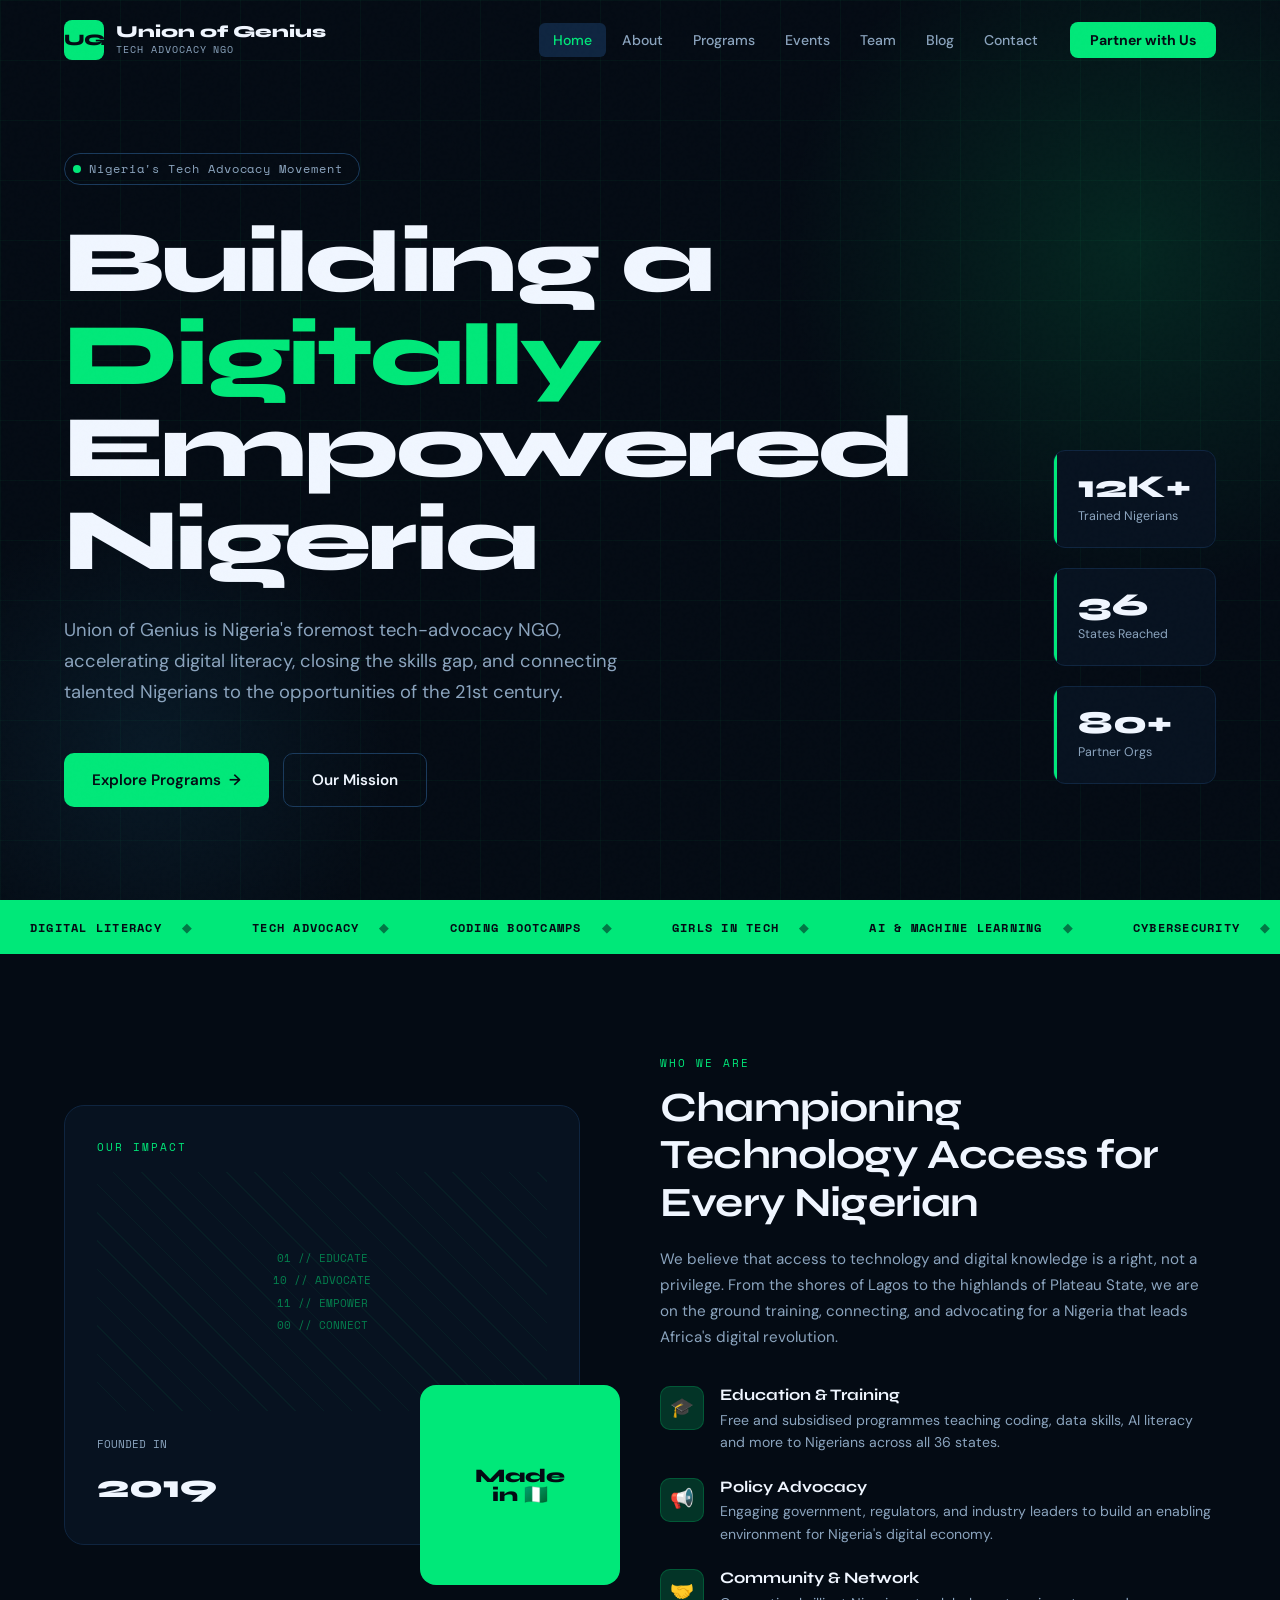
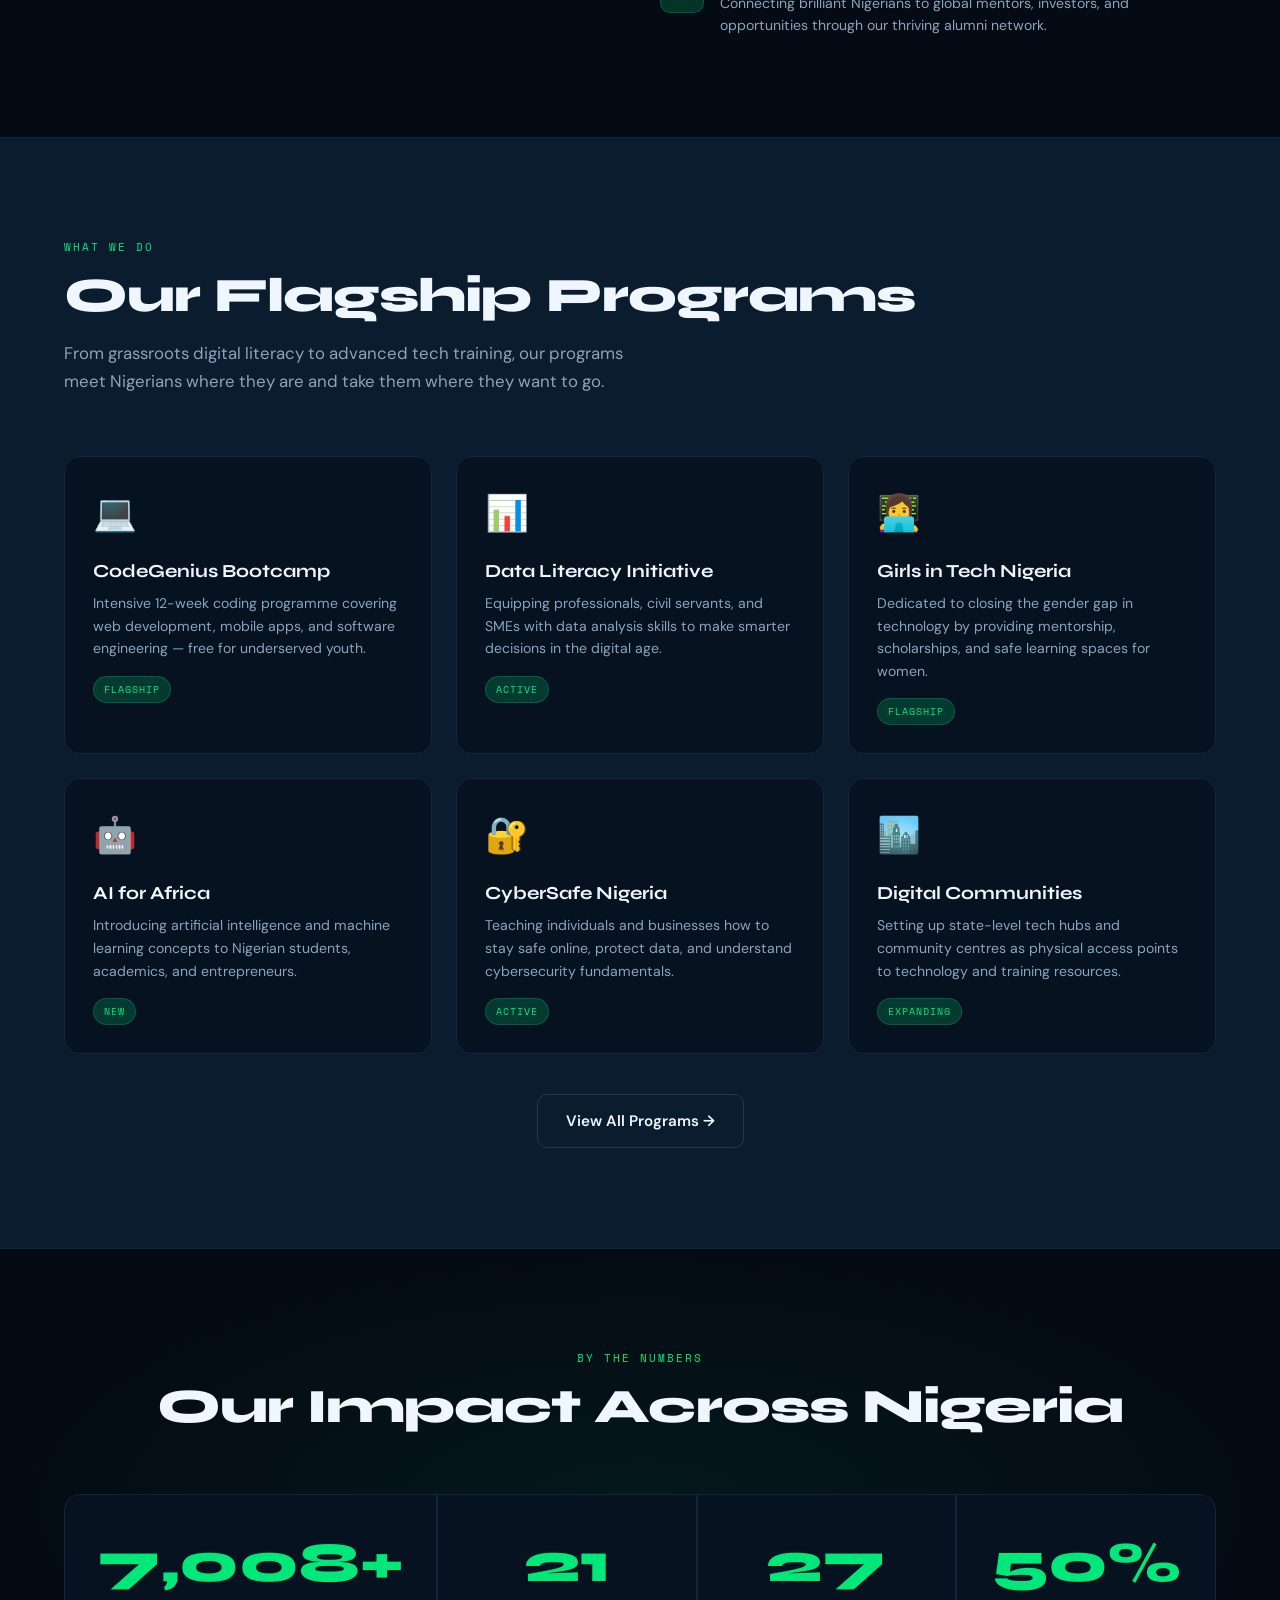
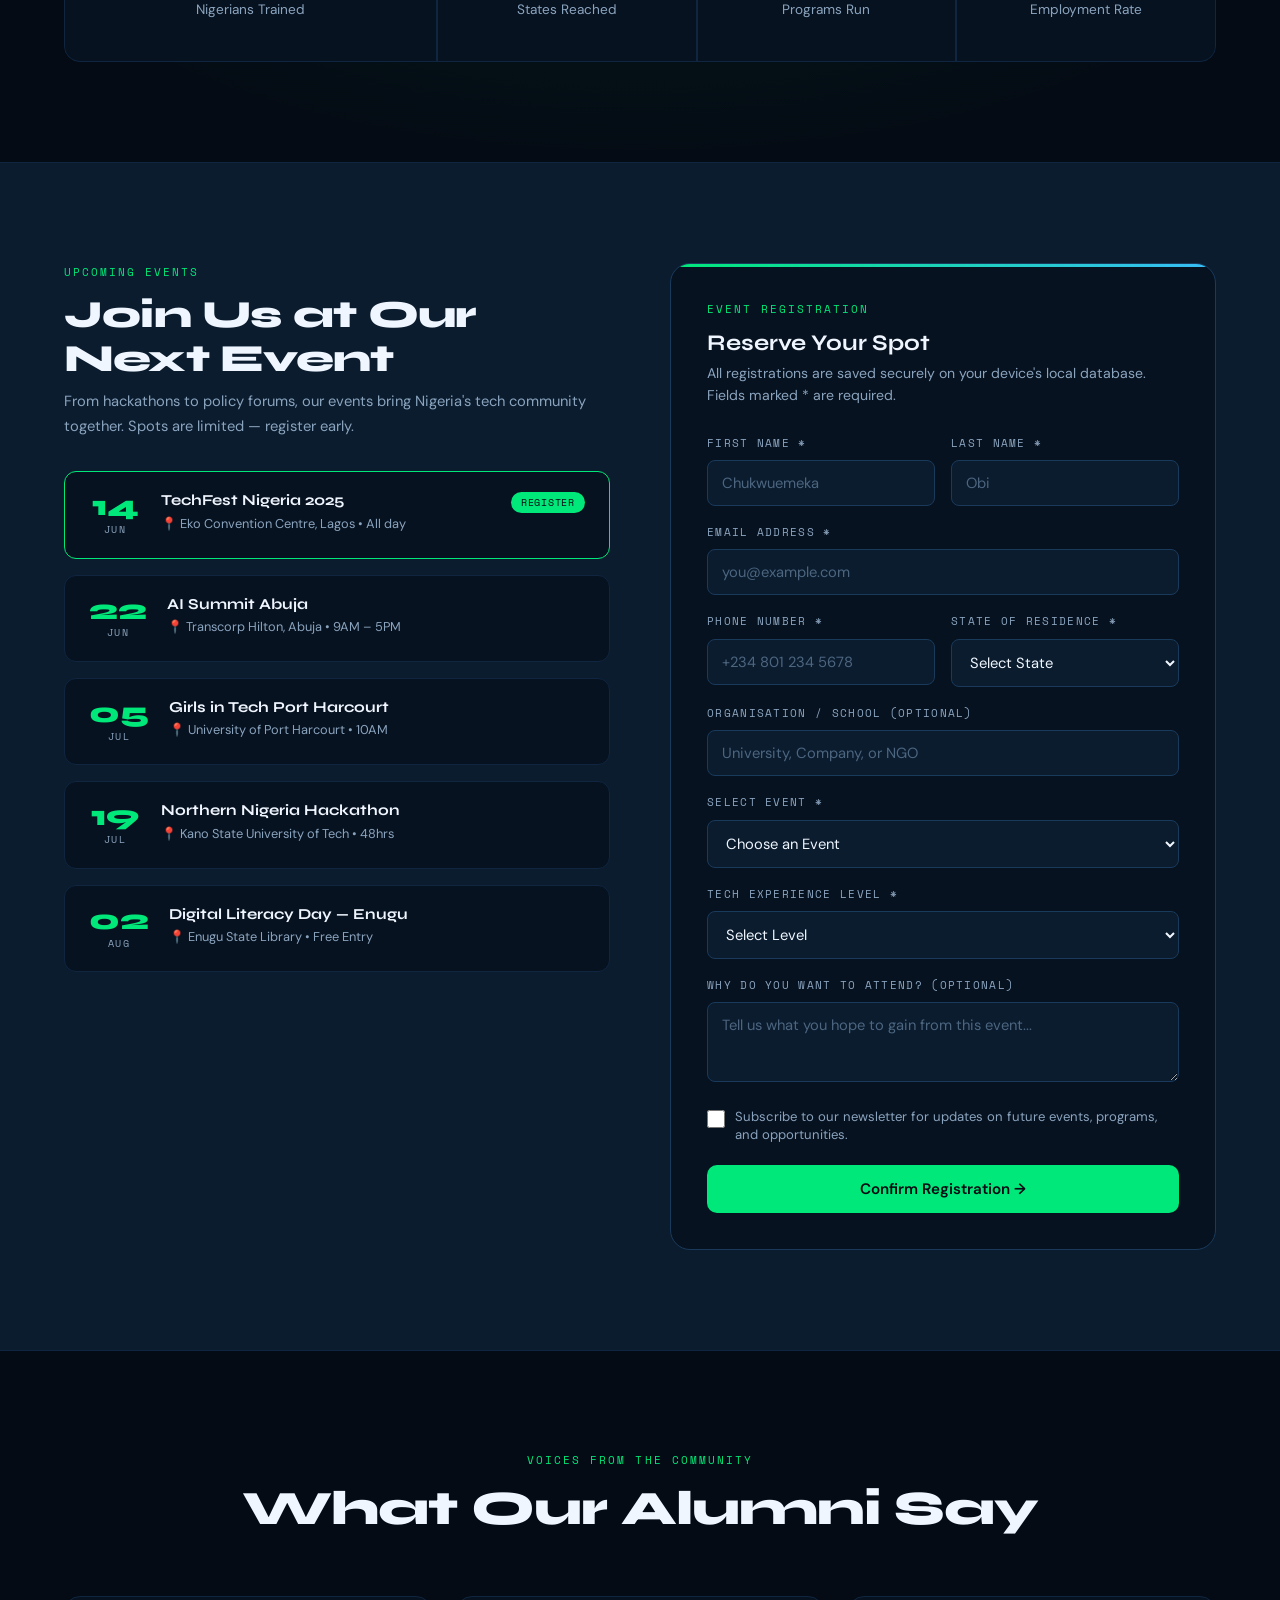
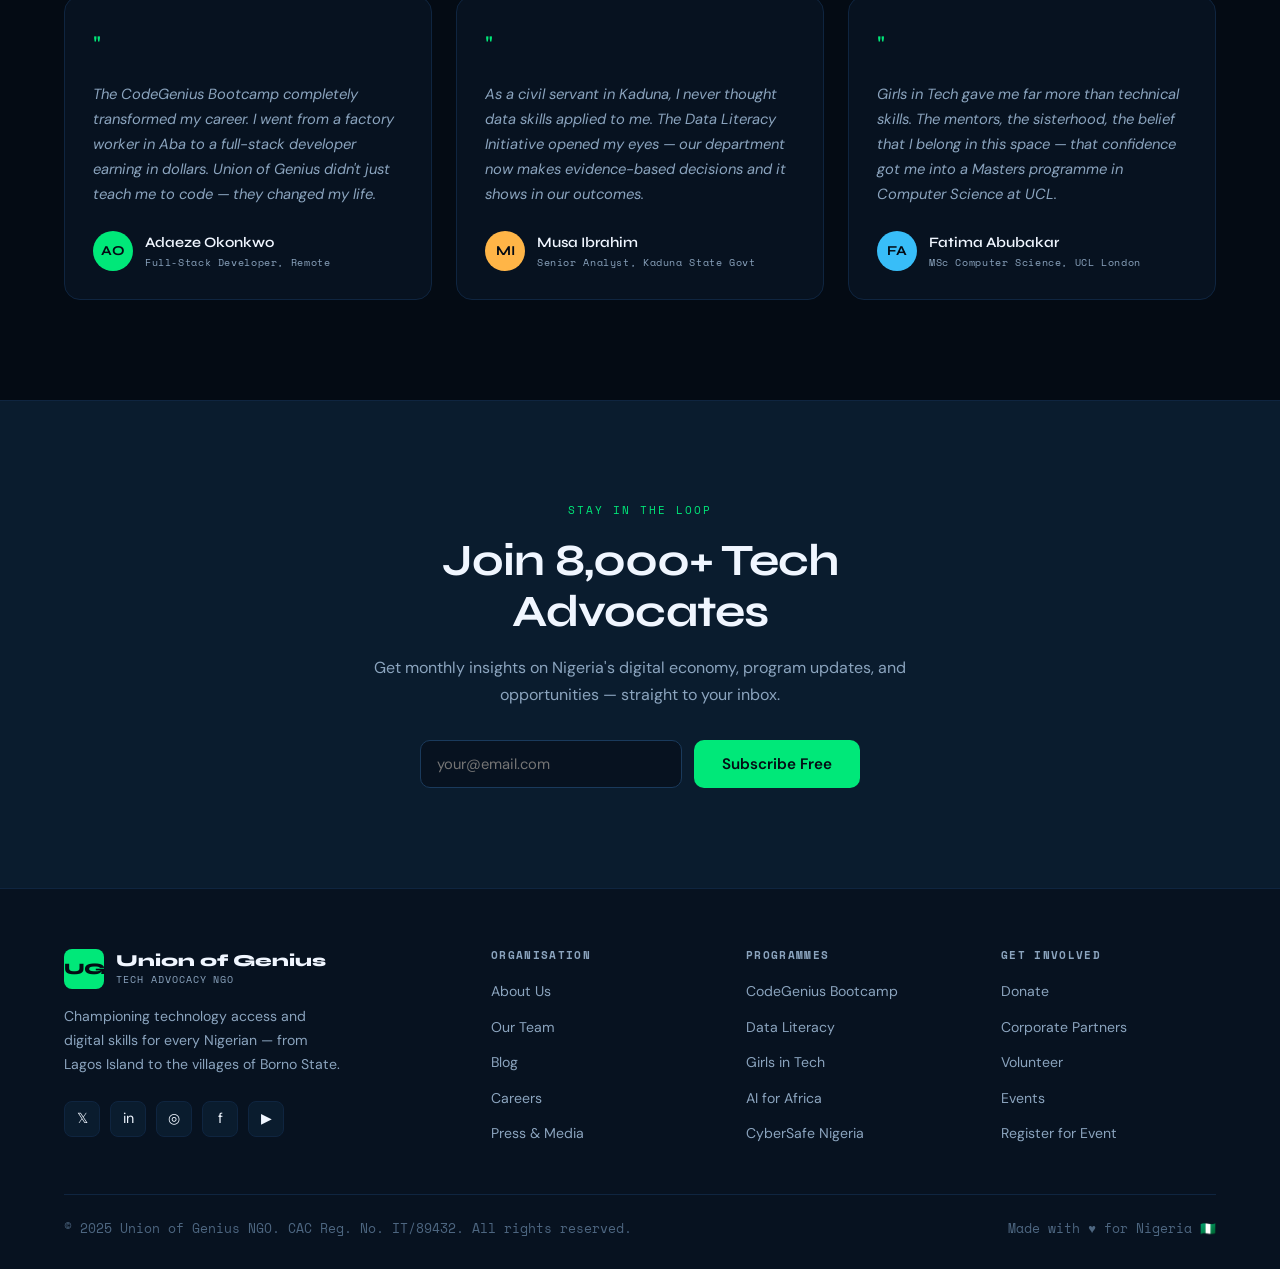
==== commit 8bf9f4f4: "Update index.html" ====
--- a/index.html
+++ b/index.html
@@ -1393,6 +1393,7 @@
   }
 </style>
 
+<script src="js/db.js"></script>
 <script src="js/app.js"></script>
 </body>
 </html>
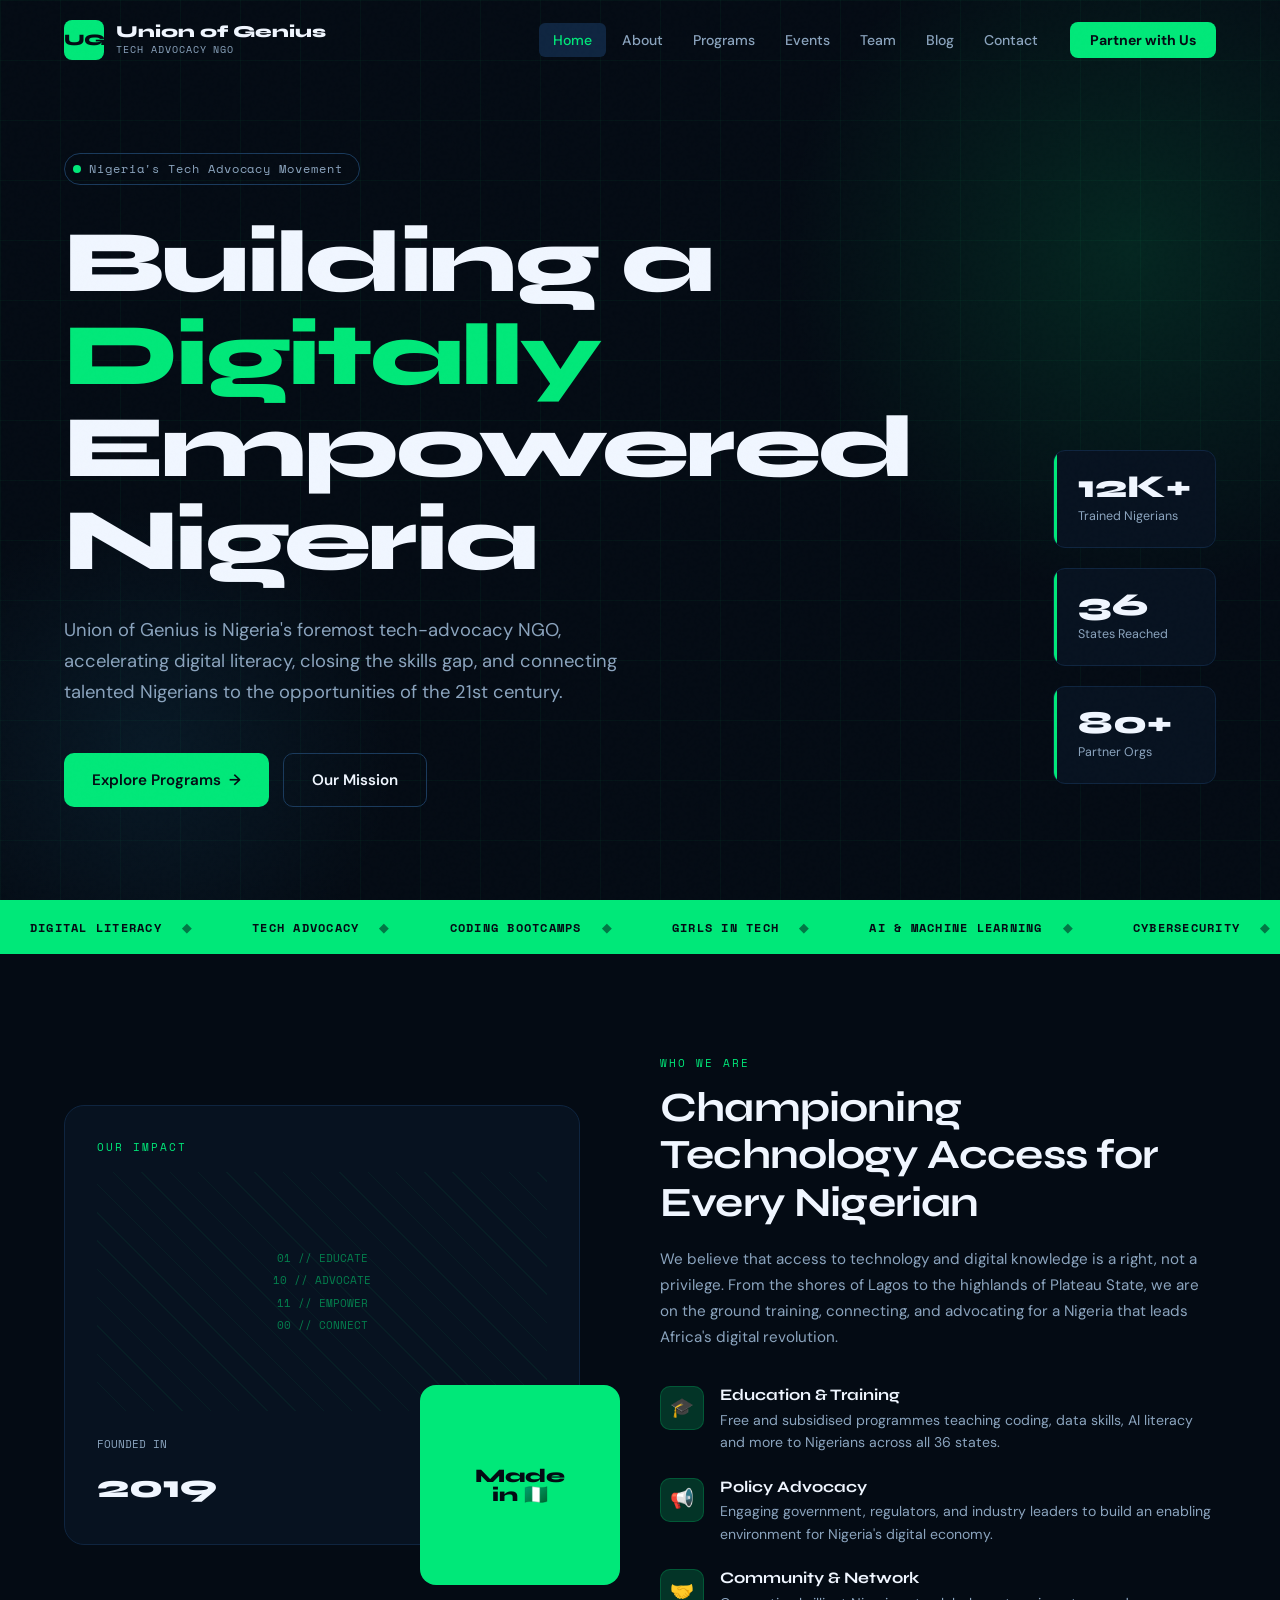
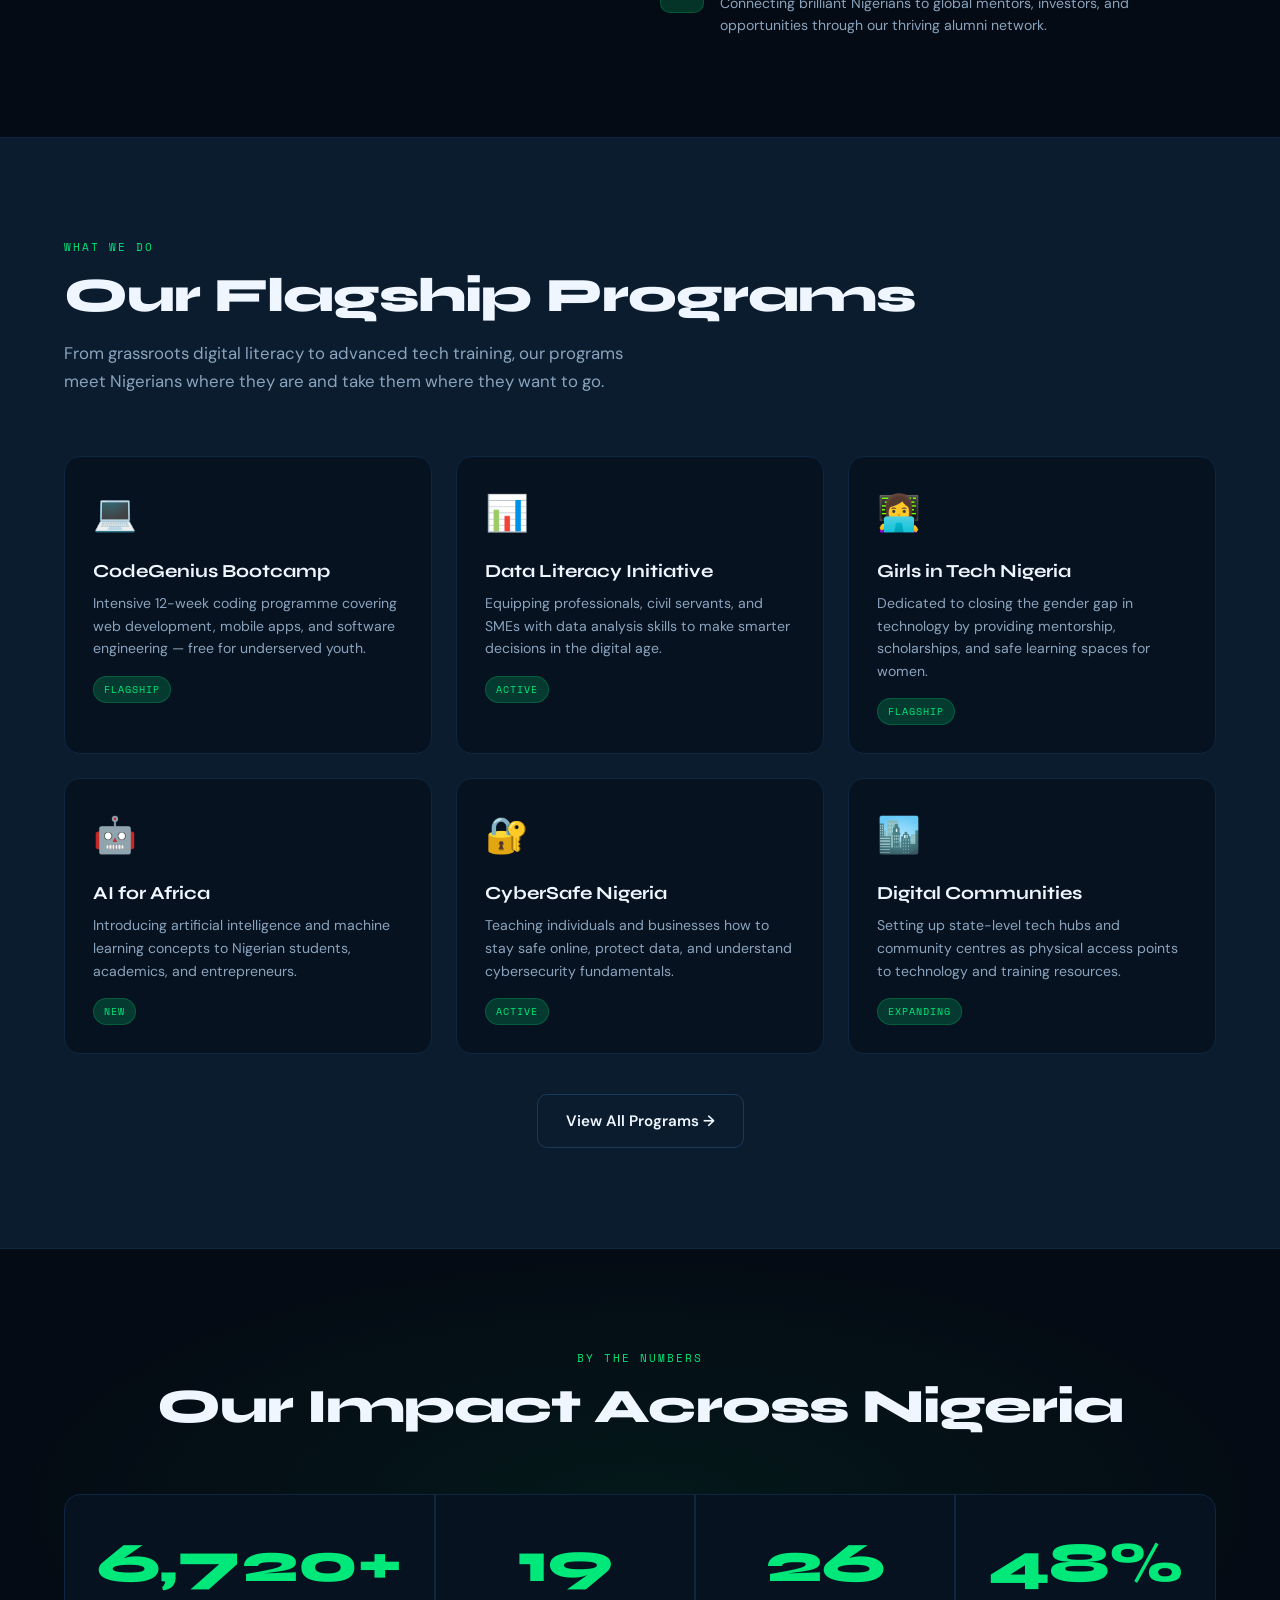
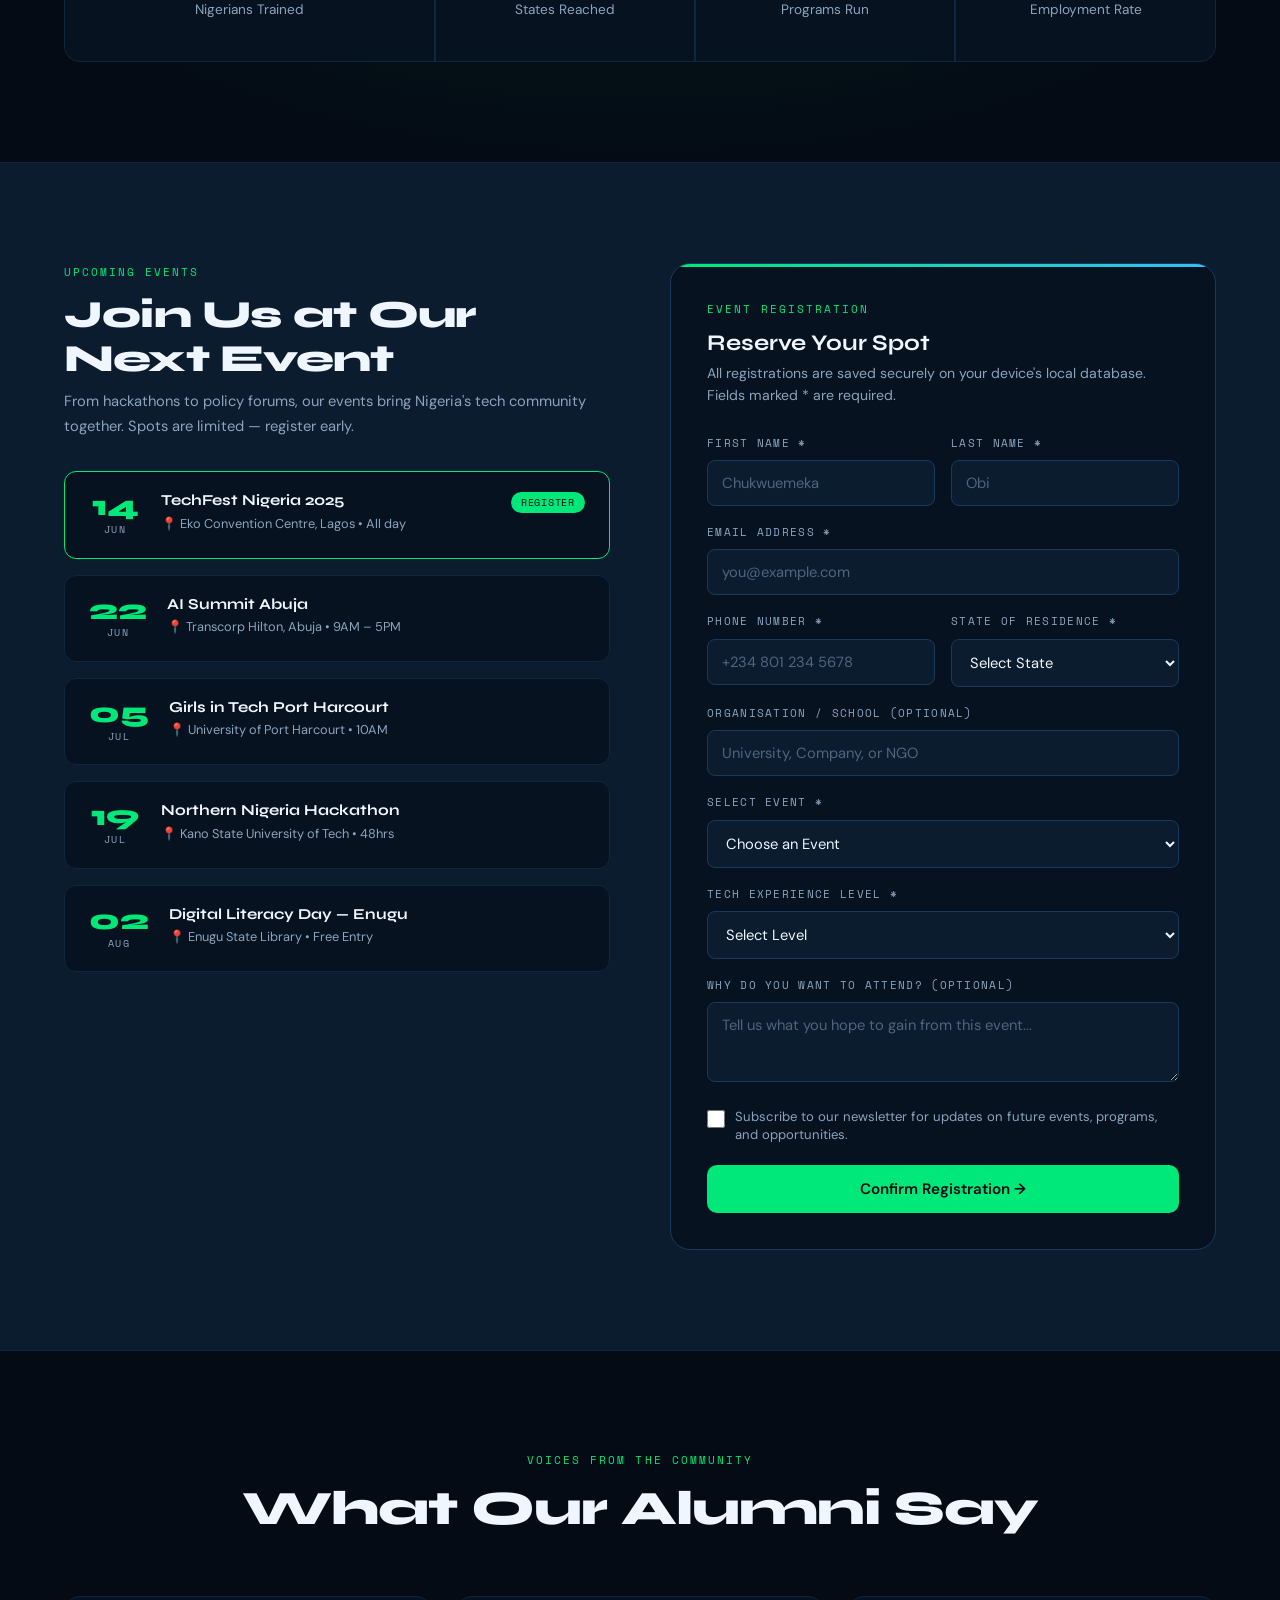
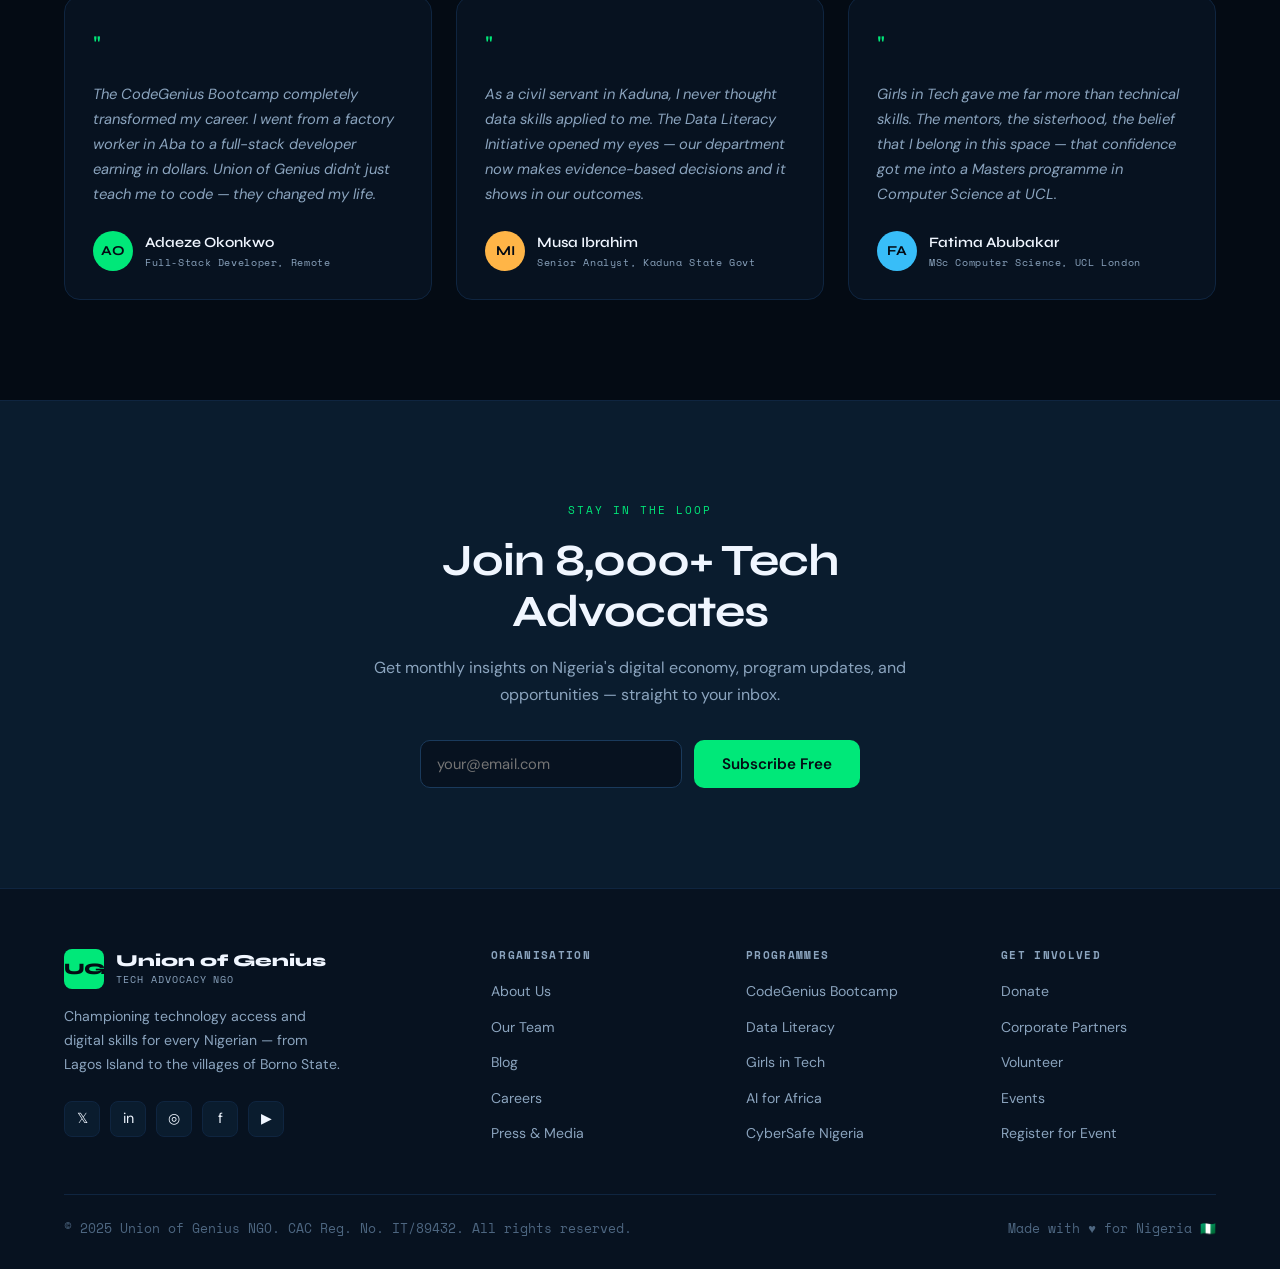
==== commit 32d0bc4e: "Update index.html" ====
--- a/index.html
+++ b/index.html
@@ -1086,29 +1086,29 @@
           <div class="contact-item">
             <div class="contact-icon">📍</div>
             <div>
-              <h4>Head Office — Lagos</h4>
-              <p>14 Kofo Abayomi Street, Victoria Island, Lagos 101241</p>
+              <h4>Head Office — Osun State</h4>
+              <p>OAU, Ile-Ife, Osun State, Nigeria</p>
             </div>
           </div>
           <div class="contact-item">
             <div class="contact-icon">🏢</div>
             <div>
-              <h4>Genius Hub — Abuja</h4>
-              <p>Plot 22, Gimbiya Street, Area 11, Garki, Abuja FCT</p>
+              <h4>Ile-Ife, Osun State</h4>
+              <p>Obafemi Awolowo University, Ife, Osun</p>
             </div>
           </div>
           <div class="contact-item">
             <div class="contact-icon">📧</div>
             <div>
               <h4>Email</h4>
-              <p>hello@unionofgenius.ng</p>
+              <p>support@unionofgenius.org</p>
             </div>
           </div>
           <div class="contact-item">
             <div class="contact-icon">📞</div>
             <div>
               <h4>Phone</h4>
-              <p>+234 801 234 5678</p>
+              <p>+234 901 110 2353</p>
             </div>
           </div>
           <div class="contact-item">
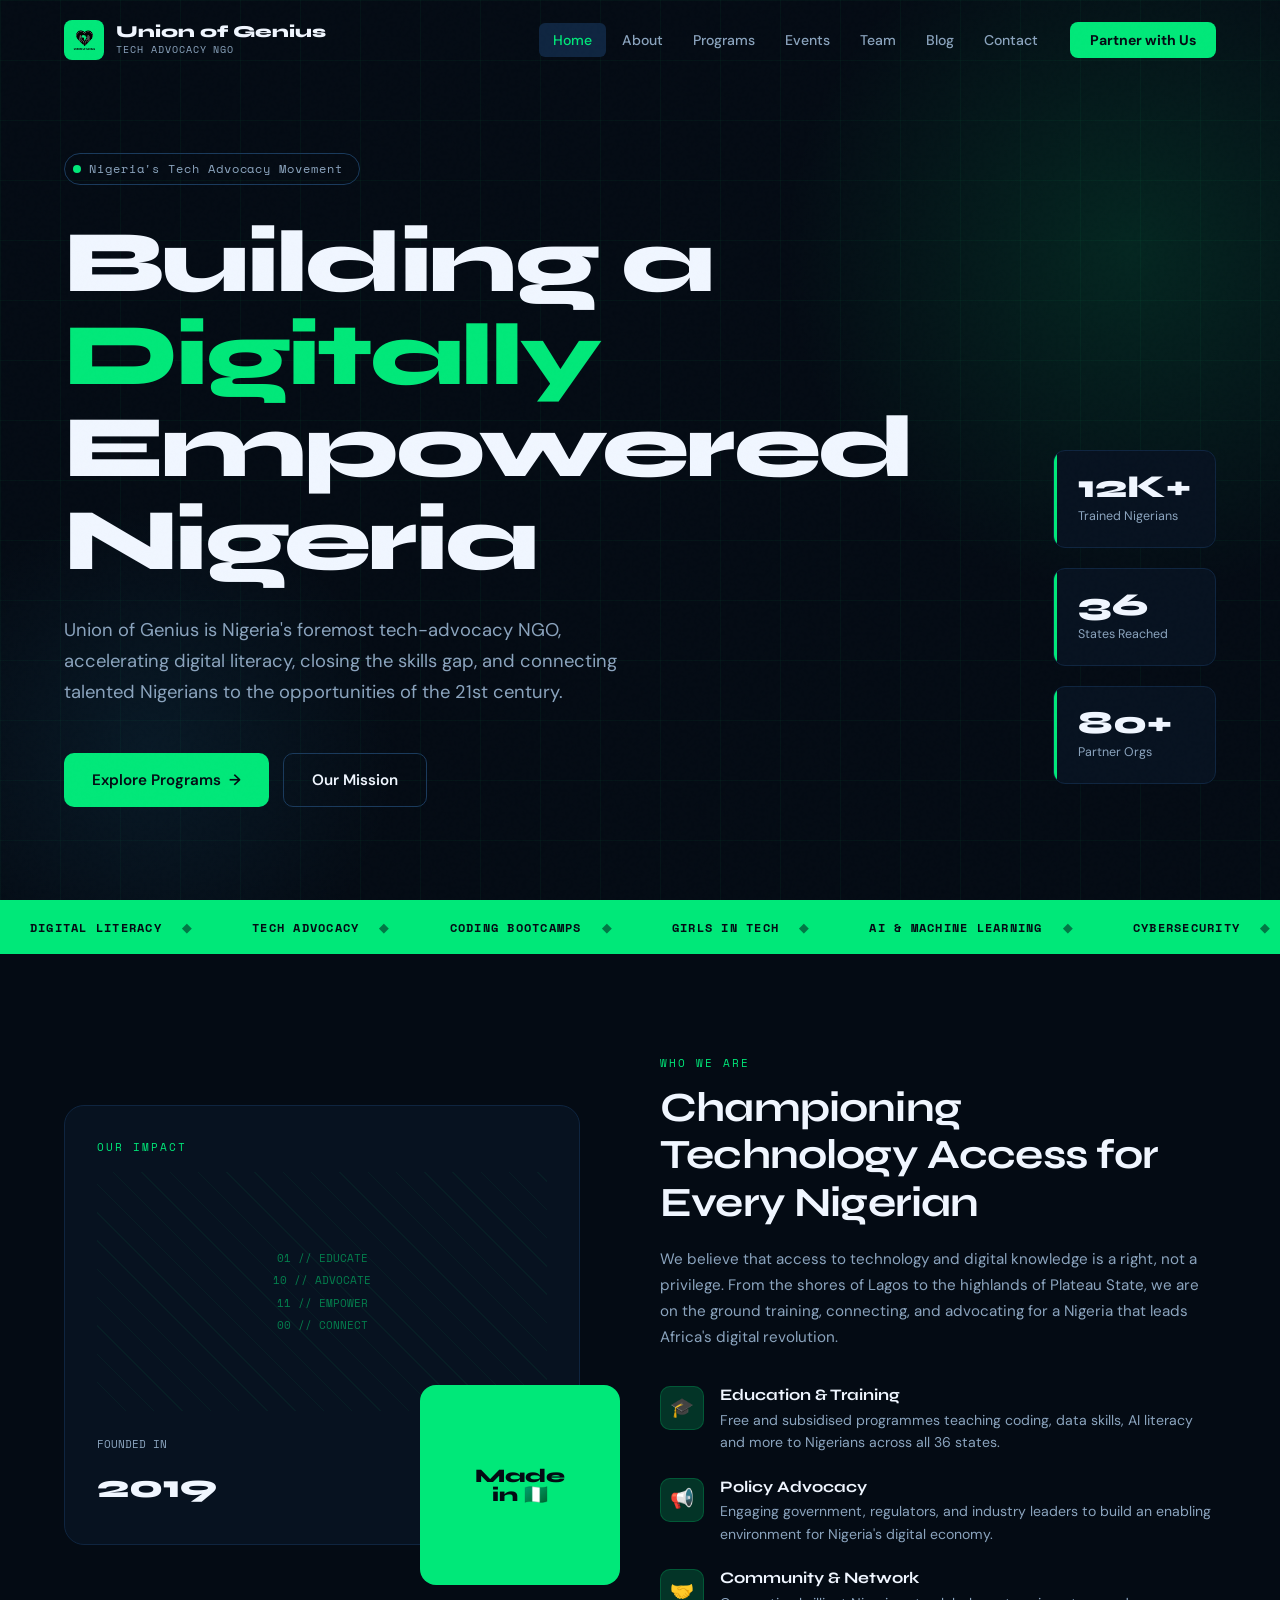
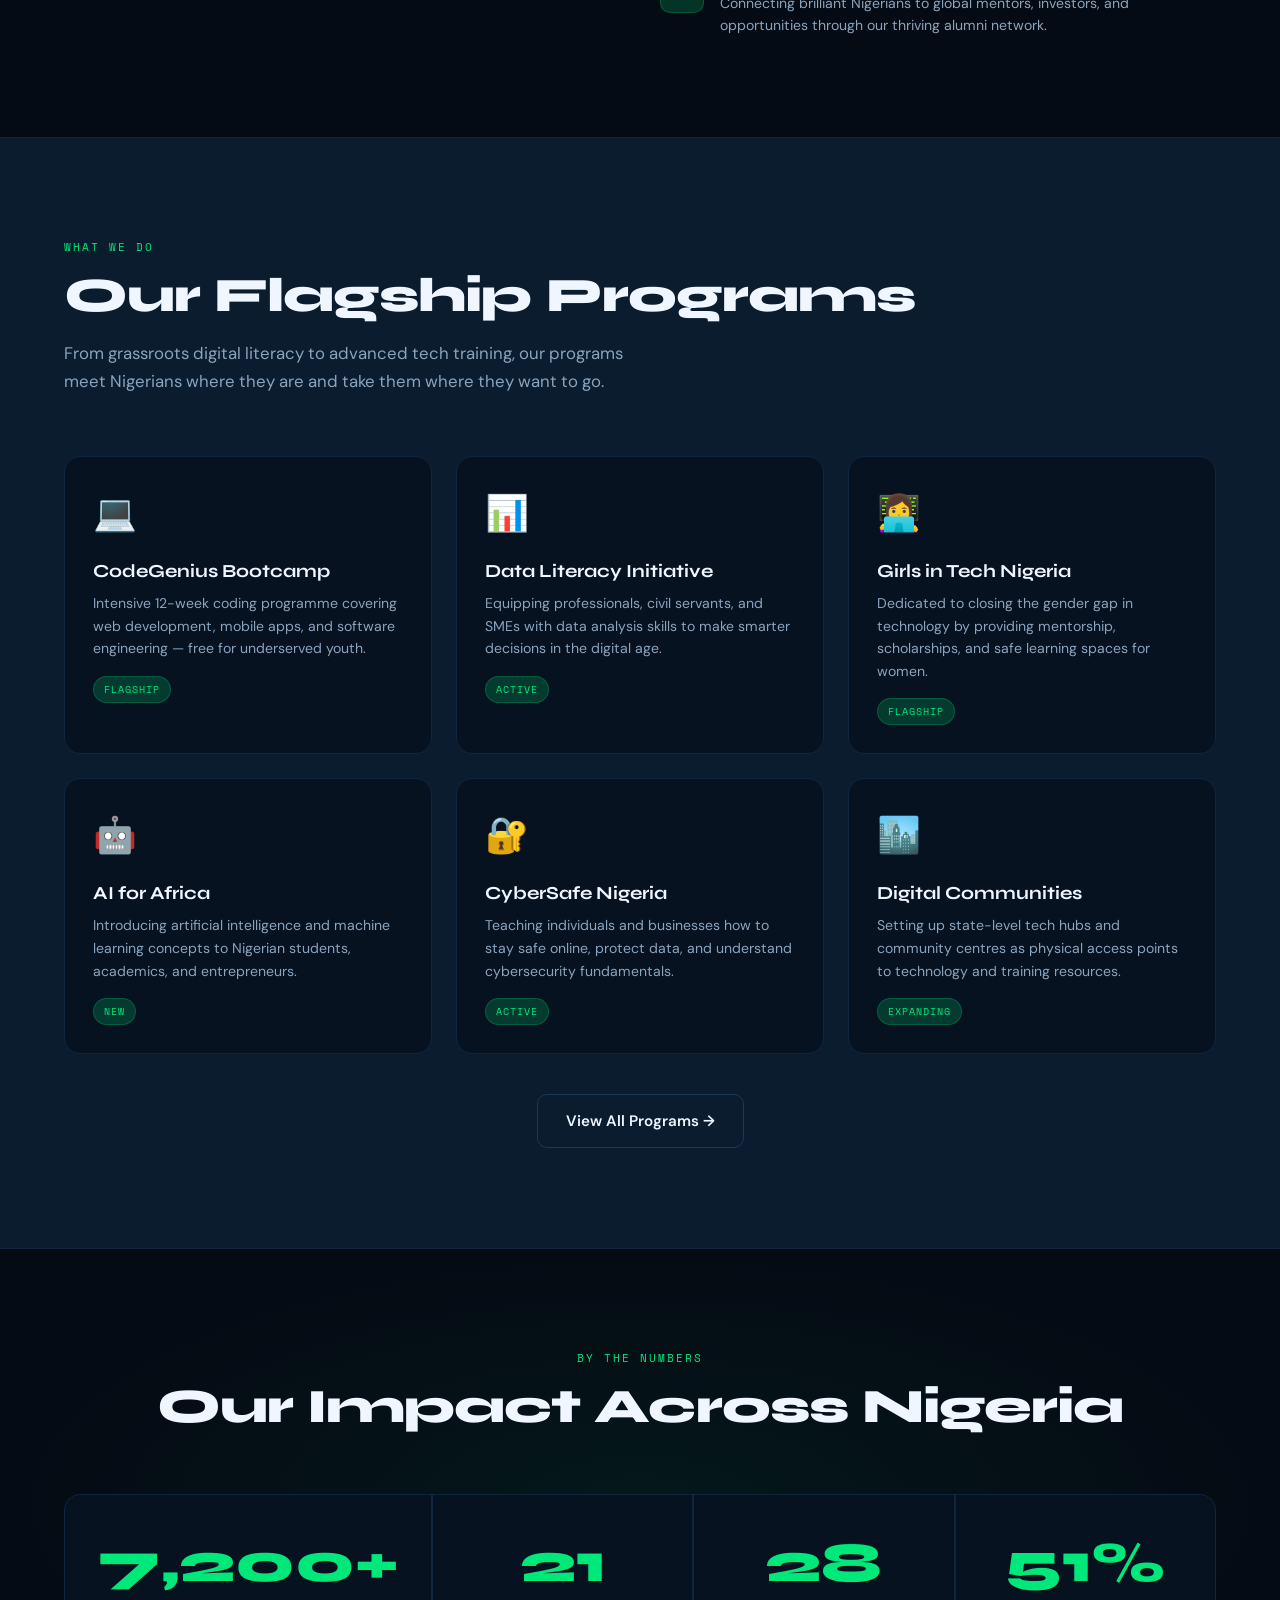
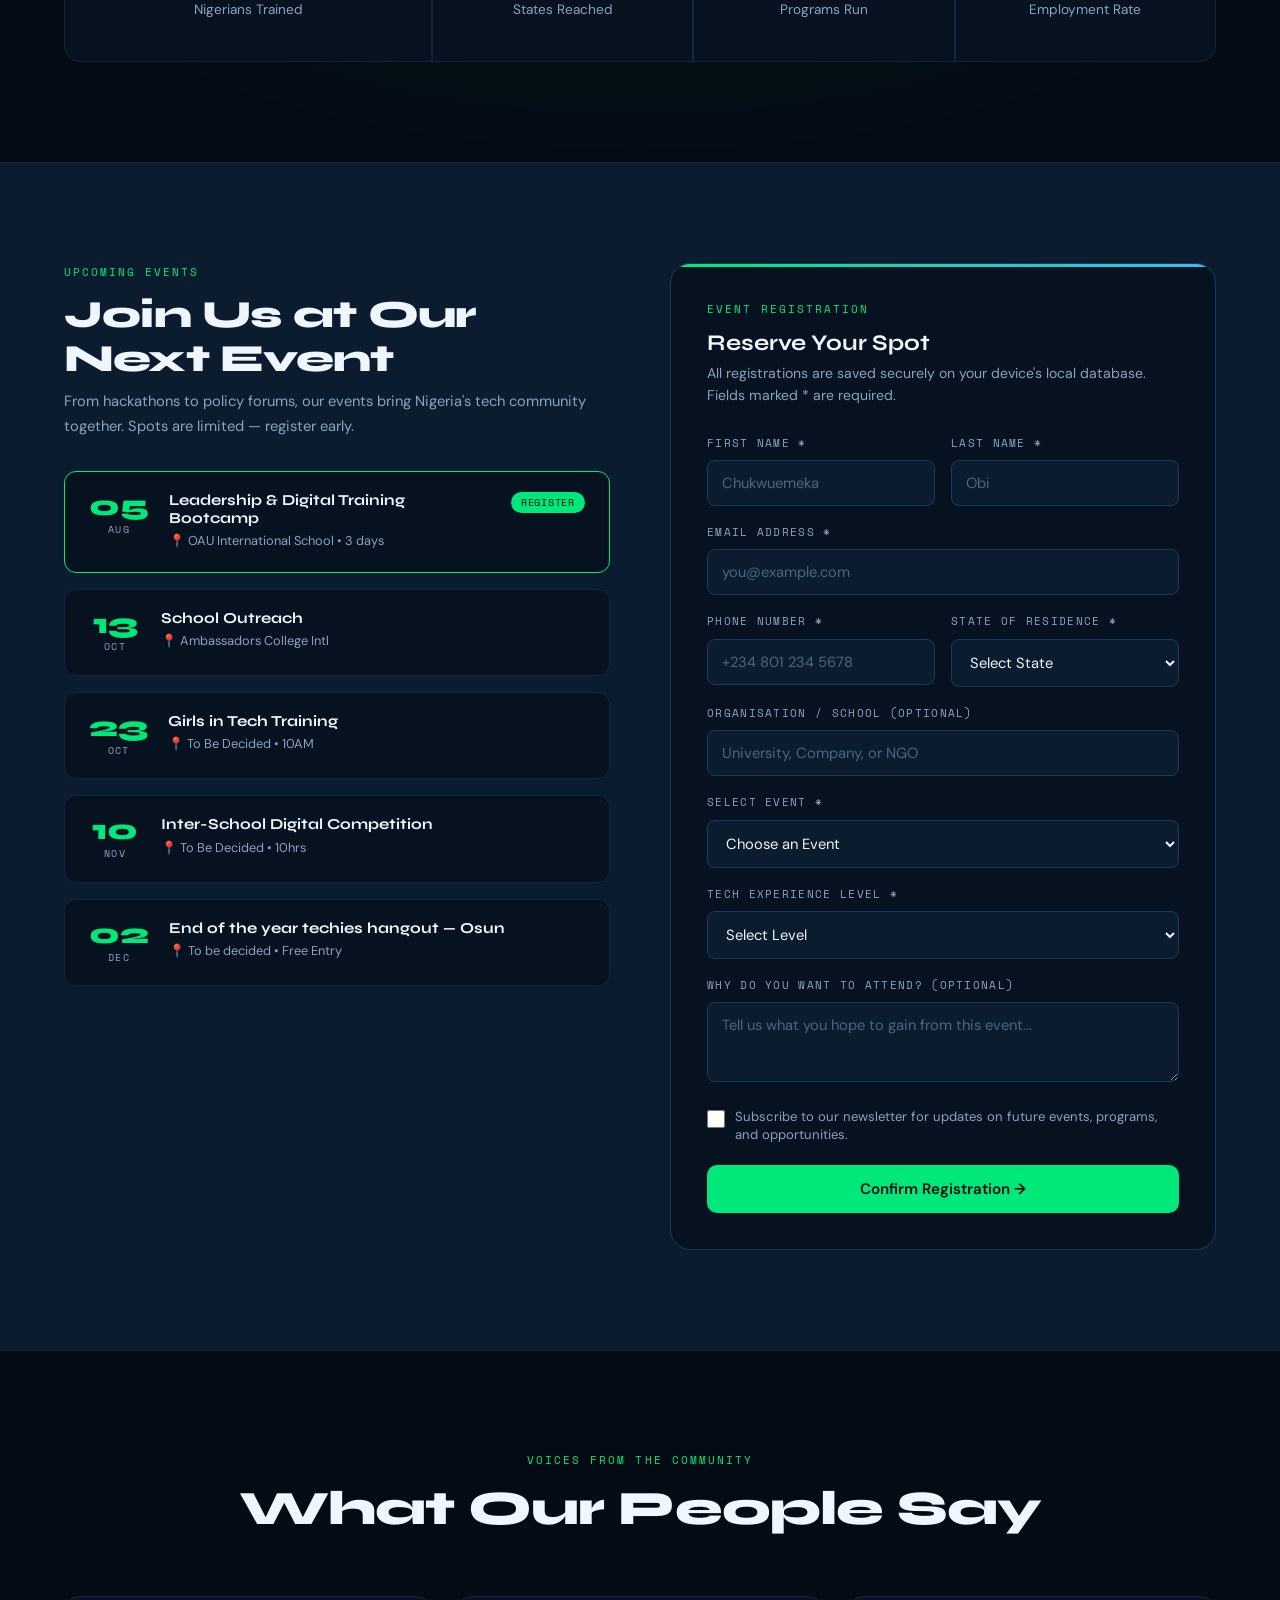
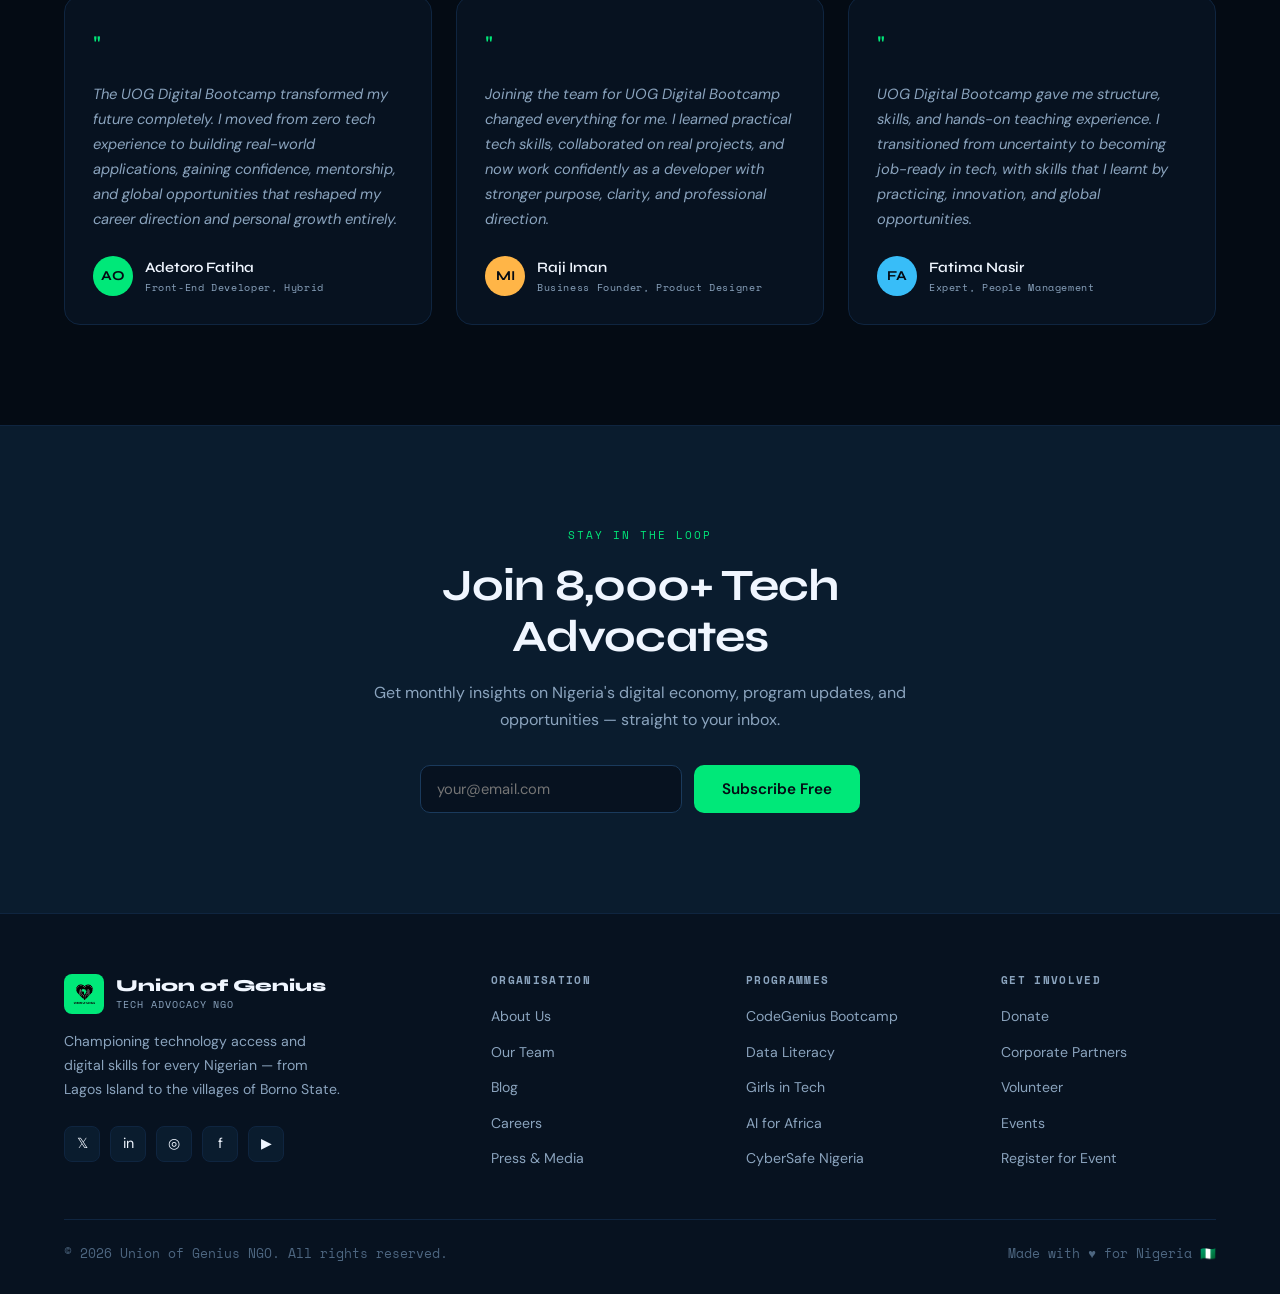
==== commit fd027d5a: "Update index.html" ====
--- a/index.html
+++ b/index.html
@@ -15,7 +15,7 @@
 ════════════════════════════════════ -->
 <nav>
   <a href="#home" class="nav-logo" data-page="home">
-    <div class="nav-logo-icon">UG</div>
+    <div class="nav-logo-icon"><img src="logo.png" width="40px"></div>
     <div>
       <div class="nav-logo-text">Union of Genius</div>
       <div class="nav-logo-sub">Tech Advocacy NGO</div>
@@ -270,53 +270,53 @@
         <div class="events-list">
           <div class="event-item featured" data-event="techfest-2025">
             <div class="event-date-box">
-              <div class="day">14</div>
-              <div class="month">Jun</div>
+              <div class="day">05</div>
+              <div class="month">Aug</div>
             </div>
             <div class="event-info">
-              <h4>TechFest Nigeria 2025</h4>
-              <p>📍 Eko Convention Centre, Lagos • All day</p>
+              <h4>Leadership & Digital Training Bootcamp</h4>
+              <p>📍 OAU International School • 3 days</p>
             </div>
             <div class="event-badge">Register</div>
           </div>
           <div class="event-item" data-event="ai-summit-abuja">
             <div class="event-date-box">
-              <div class="day">22</div>
-              <div class="month">Jun</div>
+              <div class="day">13</div>
+              <div class="month">Oct</div>
             </div>
             <div class="event-info">
-              <h4>AI Summit Abuja</h4>
-              <p>📍 Transcorp Hilton, Abuja • 9AM – 5PM</p>
+              <h4>School Outreach</h4>
+              <p>📍 Ambassadors College Intl</p>
             </div>
           </div>
           <div class="event-item" data-event="girls-in-tech-ph">
             <div class="event-date-box">
-              <div class="day">05</div>
-              <div class="month">Jul</div>
+              <div class="day">23</div>
+              <div class="month">Oct</div>
             </div>
             <div class="event-info">
-              <h4>Girls in Tech Port Harcourt</h4>
-              <p>📍 University of Port Harcourt • 10AM</p>
+              <h4>Girls in Tech Training</h4>
+              <p>📍 To Be Decided • 10AM</p>
             </div>
           </div>
           <div class="event-item" data-event="hackathon-kano">
             <div class="event-date-box">
-              <div class="day">19</div>
-              <div class="month">Jul</div>
+              <div class="day">10</div>
+              <div class="month">Nov</div>
             </div>
             <div class="event-info">
-              <h4>Northern Nigeria Hackathon</h4>
-              <p>📍 Kano State University of Tech • 48hrs</p>
+              <h4>Inter-School Digital Competition</h4>
+              <p>📍 To Be Decided • 10hrs</p>
             </div>
           </div>
           <div class="event-item" data-event="digital-literacy-enugu">
             <div class="event-date-box">
               <div class="day">02</div>
-              <div class="month">Aug</div>
+              <div class="month">Dec</div>
             </div>
             <div class="event-info">
-              <h4>Digital Literacy Day — Enugu</h4>
-              <p>📍 Enugu State Library • Free Entry</p>
+              <h4>End of the year techies hangout — Osun</h4>
+              <p>📍 To be decided • Free Entry</p>
             </div>
           </div>
         </div>
@@ -381,11 +381,11 @@
               <label for="event-select">Select Event *</label>
               <select id="event-select" name="event" required>
                 <option value="">Choose an Event</option>
-                <option value="techfest-2025">TechFest Nigeria 2025 — Jun 14, Lagos</option>
-                <option value="ai-summit-abuja">AI Summit Abuja — Jun 22, Abuja</option>
-                <option value="girls-in-tech-ph">Girls in Tech Port Harcourt — Jul 5</option>
-                <option value="hackathon-kano">Northern Nigeria Hackathon — Jul 19, Kano</option>
-                <option value="digital-literacy-enugu">Digital Literacy Day Enugu — Aug 2</option>
+                <option value="techfest-2025">Leadership & Digital Training Bootcamp — Sept 05, Osun</option>
+                <option value="ai-summit-abuja">School Outreach — Oct 13, Osun</option>
+                <option value="girls-in-tech-ph">Girls in Tech Training — Oct 23</option>
+                <option value="hackathon-kano">Inter-School Digital Competition — Nov 10, Osun</option>
+                <option value="digital-literacy-enugu">End of the year techies hangout — Dec 02</option>
               </select>
             </div>
 
@@ -433,39 +433,39 @@
   <section>
     <div class="section-header reveal" style="text-align:center;">
       <div class="label">Voices from the Community</div>
-      <h2>What Our Alumni Say</h2>
+      <h2>What Our People Say</h2>
     </div>
     <div class="testimonials-grid">
       <div class="testimonial-card reveal">
         <div class="testimonial-quote">"</div>
-        <p>The CodeGenius Bootcamp completely transformed my career. I went from a factory worker in Aba to a full-stack developer earning in dollars. Union of Genius didn't just teach me to code — they changed my life.</p>
+        <p>The UOG Digital Bootcamp transformed my future completely. I moved from zero tech experience to building real-world applications, gaining confidence, mentorship, and global opportunities that reshaped my career direction and personal growth entirely.</p>
         <div class="testimonial-author">
           <div class="author-avatar" style="background:var(--accent-green);">AO</div>
           <div>
-            <div class="author-name">Adaeze Okonkwo</div>
-            <div class="author-role">Full-Stack Developer, Remote</div>
+            <div class="author-name">Adetoro Fatiha</div>
+            <div class="author-role">Front-End Developer, Hybrid</div>
           </div>
         </div>
       </div>
       <div class="testimonial-card reveal">
         <div class="testimonial-quote">"</div>
-        <p>As a civil servant in Kaduna, I never thought data skills applied to me. The Data Literacy Initiative opened my eyes — our department now makes evidence-based decisions and it shows in our outcomes.</p>
+        <p>Joining the team for UOG Digital Bootcamp changed everything for me. I learned practical tech skills, collaborated on real projects, and now work confidently as a developer with stronger purpose, clarity, and professional direction.</p>
         <div class="testimonial-author">
           <div class="author-avatar" style="background:var(--accent-amber);">MI</div>
           <div>
-            <div class="author-name">Musa Ibrahim</div>
-            <div class="author-role">Senior Analyst, Kaduna State Govt</div>
+            <div class="author-name">Raji Iman</div>
+            <div class="author-role">Business Founder, Product Designer</div>
           </div>
         </div>
       </div>
       <div class="testimonial-card reveal">
         <div class="testimonial-quote">"</div>
-        <p>Girls in Tech gave me far more than technical skills. The mentors, the sisterhood, the belief that I belong in this space — that confidence got me into a Masters programme in Computer Science at UCL.</p>
+        <p>UOG Digital Bootcamp gave me structure, skills, and hands-on teaching experience. I transitioned from uncertainty to becoming job-ready in tech, with skills that I learnt by practicing, innovation, and global opportunities.</p>
         <div class="testimonial-author">
           <div class="author-avatar" style="background:var(--accent-blue);">FA</div>
           <div>
-            <div class="author-name">Fatima Abubakar</div>
-            <div class="author-role">MSc Computer Science, UCL London</div>
+            <div class="author-name">Fatima Nasir</div>
+            <div class="author-role">Expert, People Management</div>
           </div>
         </div>
       </div>
@@ -559,8 +559,9 @@
           <div class="timeline-item">
             <div class="timeline-year">2019</div>
             <h4>Foundation</h4>
-            <p>Union of Genius founded in Lagos by a group of 12 tech professionals and educators. First programme — a 6-week coding workshop for 40 youth in Surulere.</p>
-          </div>
+            <p>Union of Genius founded in Osun by a group of tech professionals and educators. First programme — a 3-week coding workshop for 40 youth in Ife.</p>
+          </div>
+          <!--
           <div class="timeline-item">
             <div class="timeline-year">2020</div>
             <h4>Digital Pivot</h4>
@@ -569,7 +570,7 @@
           <div class="timeline-item">
             <div class="timeline-year">2021</div>
             <h4>Girls in Tech Launch</h4>
-            <p>Girls in Tech Nigeria launches with 300 founding scholars. Partnerships with Google.org and Ford Foundation announced.</p>
+            <p>Girls in Tech Nigeria launches with few founding scholars. Partnerships with certain organization announced.</p>
           </div>
           <div class="timeline-item">
             <div class="timeline-year">2022</div>
@@ -586,6 +587,7 @@
             <h4>Northern Expansion</h4>
             <p>Expanding into all 19 northern states with dedicated Arabic-language digital literacy content and mobile training units.</p>
           </div>
+          -->
         </div>
       </div>
       <div>
@@ -599,6 +601,7 @@
               <div style="font-size:0.8rem;color:var(--text-muted);">Nigeria Technology Awards</div>
             </div>
           </div>
+          <!--
           <div style="background:var(--bg-card);border:1px solid var(--border);border-radius:12px;padding:20px;display:flex;gap:16px;align-items:center;">
             <div style="font-size:2rem;">🌍</div>
             <div>
@@ -619,6 +622,7 @@
               <div style="font-family:var(--font-display);font-size:0.95rem;font-weight:700;margin-bottom:4px;">Ashoka Fellow Organisation — 2020</div>
               <div style="font-size:0.8rem;color:var(--text-muted);">Ashoka: Innovators for the Public</div>
             </div>
+            -->
           </div>
         </div>
       </div>
@@ -762,7 +766,7 @@
   <section>
     <div class="section-header">
       <div class="label">Upcoming Events</div>
-      <h2>2025 Event Calendar</h2>
+      <h2>2026 Event Calendar</h2>
       <p>Register for any event below. Spots are limited — early registration is strongly recommended.</p>
     </div>
     <div class="events-full-grid">
@@ -770,18 +774,18 @@
       <div class="event-full-card featured-event">
         <div class="event-card-header">
           <div class="event-date-box">
-            <div class="day">14</div>
-            <div class="month">Jun</div>
+            <div class="day">05</div>
+            <div class="month">Aug</div>
           </div>
           <div class="event-badge">Featured</div>
         </div>
         <div class="event-card-body">
-          <h3>TechFest Nigeria 2025</h3>
-          <p>Nigeria's biggest one-day tech festival, bringing together 2,000+ developers, entrepreneurs, policymakers, and tech enthusiasts under one roof. Featuring keynotes, panels, workshops, and a startup pitch competition.</p>
+          <h3>Leadership & Digital Training Bootcamp</h3>
+          <p>A hands-on program equipping young leaders with digital skills, innovation mindset, and leadership training to solve real-world problems and thrive in today’s fast-growing technology-driven global economy.</p>
           <div class="event-meta">
-            <div class="event-meta-item">📍 Eko Convention Centre, Lagos</div>
+            <div class="event-meta-item">📍 OAU International School, Ife</div>
             <div class="event-meta-item">🕘 9:00 AM – 8:00 PM</div>
-            <div class="event-meta-item">💰 Free (Registration Required)</div>
+            <div class="event-meta-item">💰 Paid (Registration Required)</div>
           </div>
           <a href="#home" class="btn btn-primary" data-page="home" style="font-size:0.85rem;padding:10px 20px;" onclick="setTimeout(()=>{document.getElementById('event-select').value='techfest-2025';document.getElementById('reg-form-wrap').scrollIntoView({behavior:'smooth',block:'center'})},400)">Register Now →</a>
         </div>
@@ -790,17 +794,17 @@
       <div class="event-full-card">
         <div class="event-card-header">
           <div class="event-date-box">
-            <div class="day">22</div>
-            <div class="month">Jun</div>
+            <div class="day">13</div>
+            <div class="month">Oct</div>
           </div>
         </div>
         <div class="event-card-body">
-          <h3>AI Summit Abuja</h3>
-          <p>A full-day summit exploring how artificial intelligence will reshape Nigeria's economy, governance, and society. Sessions for both technical and non-technical audiences.</p>
+          <h3>School Outreach</h3>
+          <p>We visit schools to inspire students with practical tech exposure, career guidance, and interactive sessions designed to spark early interest in digital skills and innovation pathways.</p>
           <div class="event-meta">
-            <div class="event-meta-item">📍 Transcorp Hilton, Abuja</div>
+            <div class="event-meta-item">📍 Ambassadors College, Ife</div>
             <div class="event-meta-item">🕘 9:00 AM – 5:00 PM</div>
-            <div class="event-meta-item">💰 ₦5,000 / Students Free</div>
+            <div class="event-meta-item">💰 Free</div>
           </div>
           <a href="#home" class="btn btn-outline" data-page="home" style="font-size:0.85rem;padding:10px 20px;">Register →</a>
         </div>
@@ -809,15 +813,15 @@
       <div class="event-full-card">
         <div class="event-card-header">
           <div class="event-date-box">
-            <div class="day">05</div>
-            <div class="month">Jul</div>
+            <div class="day">23</div>
+            <div class="month">Oct</div>
           </div>
         </div>
         <div class="event-card-body">
-          <h3>Girls in Tech Port Harcourt</h3>
-          <p>A day of inspiration, learning, and networking exclusively for women and girls in the South-South region. Features mentorship sessions, tech demos, and scholarship announcements.</p>
+          <h3>Girls in Tech Training</h3>
+          <p>Empowering young girls with coding, digital literacy, and mentorship opportunities to close the gender gap in technology and build confidence for careers in STEM fields.</p>
           <div class="event-meta">
-            <div class="event-meta-item">📍 University of Port Harcourt</div>
+            <div class="event-meta-item">📍 To Be Decided</div>
             <div class="event-meta-item">🕘 10:00 AM – 6:00 PM</div>
             <div class="event-meta-item">💰 Completely Free</div>
           </div>
@@ -828,17 +832,17 @@
       <div class="event-full-card">
         <div class="event-card-header">
           <div class="event-date-box">
-            <div class="day">19</div>
-            <div class="month">Jul</div>
+            <div class="day">10</div>
+            <div class="month">Nov</div>
           </div>
         </div>
         <div class="event-card-body">
-          <h3>Northern Nigeria Hackathon</h3>
-          <p>A 48-hour hackathon challenge for developers, designers, and entrepreneurs from across Northern Nigeria. Solve real problems facing northern communities using technology.</p>
+          <h3>Inter-School Digital Competition</h3>
+          <p>A competitive platform where students showcase creativity, coding skills, and problem-solving abilities, fostering teamwork, innovation, and healthy rivalry among schools through tech-driven challenges.</p>
           <div class="event-meta">
-            <div class="event-meta-item">📍 Kano State University of Technology</div>
+            <div class="event-meta-item">📍 To Be Decided</div>
             <div class="event-meta-item">🕘 48 Hours Non-Stop</div>
-            <div class="event-meta-item">💰 ₦500,000 Prize Pool</div>
+            <div class="event-meta-item">💰 Free</div>
           </div>
           <a href="#home" class="btn btn-outline" data-page="home" style="font-size:0.85rem;padding:10px 20px;">Register →</a>
         </div>
@@ -848,14 +852,14 @@
         <div class="event-card-header">
           <div class="event-date-box">
             <div class="day">02</div>
-            <div class="month">Aug</div>
+            <div class="month">Dec</div>
           </div>
         </div>
         <div class="event-card-body">
-          <h3>Digital Literacy Day — Enugu</h3>
-          <p>A community-focused day of digital skills workshops, open to all ages and skill levels. Topics include smartphone safety, online banking, digital government services, and job searching online.</p>
+          <h3>End of the year techies hangout — Osun</h3>
+          <p>A vibrant gathering of young tech enthusiasts celebrating achievements, networking, sharing experiences, and enjoying fun activities while reflecting on growth and innovation throughout the year.</p>
           <div class="event-meta">
-            <div class="event-meta-item">📍 Enugu State Library</div>
+            <div class="event-meta-item">📍 To be decided</div>
             <div class="event-meta-item">🕘 10:00 AM – 4:00 PM</div>
             <div class="event-meta-item">💰 Free Entry</div>
           </div>
@@ -872,9 +876,9 @@
         </div>
         <div class="event-card-body">
           <h3>CyberSafe Nigeria Conference</h3>
-          <p>Nigeria's premier cybersecurity conference bringing together CISOs, ethical hackers, regulators, and digital rights advocates to strengthen Nigeria's digital defences.</p>
+          <p>A national forum focused on cybersecurity awareness, digital safety education, expert insights, and collaborative discussions aimed at building a safer and more secure digital ecosystem in Nigeria.</p>
           <div class="event-meta">
-            <div class="event-meta-item">📍 Landmark Event Centre, Lagos</div>
+            <div class="event-meta-item">📍 To be decided.</div>
             <div class="event-meta-item">🕘 9:00 AM – 6:00 PM</div>
             <div class="event-meta-item">💰 ₦15,000 / Students ₦3,000</div>
           </div>
@@ -909,11 +913,11 @@
     <div class="team-grid">
 
       <div class="team-card">
-        <div class="team-avatar" style="background:linear-gradient(135deg,#0a1c2e,#071220);">🧑‍💼</div>
+        <div class="team-avatar" style="background:linear-gradient(135deg,#0a1c2e,#071220);"><img src="image0 (2).jpeg" width="70%"></div>
         <div class="team-card-body">
-          <h3>Chukwuemeka Obi-Nwosu</h3>
+          <h3>Abdul-Roheem Arogundade</h3>
           <div class="team-role">Executive Director & Co-Founder</div>
-          <p class="team-bio">Former software engineer at Andela and Google Africa. Passionate about using technology as a lever for equitable development in Nigeria. MBA from Lagos Business School.</p>
+          <p class="team-bio">A software engineer, product & brand manager. Passionate about using technology as a lever for equitable development in Nigeria. A well-seasoned project manager.</p>
           <div class="team-socials">
             <a class="team-social-btn" href="#" title="LinkedIn">in</a>
             <a class="team-social-btn" href="#" title="Twitter">𝕏</a>
@@ -922,11 +926,11 @@
       </div>
 
       <div class="team-card">
-        <div class="team-avatar" style="background:linear-gradient(135deg,#071220,#0a2040);">👩‍💼</div>
+        <div class="team-avatar" style="background:linear-gradient(135deg,#071220,#0a2040);">🧑‍💻</div>
         <div class="team-card-body">
-          <h3>Amina Bello-Hassan</h3>
-          <div class="team-role">Deputy Director & Co-Founder</div>
-          <p class="team-bio">Education technology specialist with 14 years of experience. Previously led digital programmes at British Council Nigeria. Champion of girls' education in Northern Nigeria.</p>
+          <h3>Alatise Oluwaferanmi</h3>
+          <div class="team-role">Director & Co-Founder</div>
+          <p class="team-bio">The Brain behind the building of the Union of Genius, a graduate of Law and student of the Nigeria Law School.</p>
           <div class="team-socials">
             <a class="team-social-btn" href="#" title="LinkedIn">in</a>
             <a class="team-social-btn" href="#" title="Twitter">𝕏</a>
@@ -935,11 +939,24 @@
       </div>
 
       <div class="team-card">
+        <div class="team-avatar" style="background:linear-gradient(135deg,#071220,#0a2040);"><img src="image0 (3).jpeg" width="70%"></div>
+        <div class="team-card-body">
+          <h3>Ajenifuja Abubakr</h3>
+          <div class="team-role">Deputy Director & Co-Founder</div>
+          <p class="team-bio">Design technology specialist with years of experience. Previously led digital programmes at UOG Digital Bootcamp. Champion of UIUX and Product Design education.</p>
+          <div class="team-socials">
+            <a class="team-social-btn" href="#" title="LinkedIn">in</a>
+            <a class="team-social-btn" href="#" title="Twitter">𝕏</a>
+          </div>
+        </div>
+      </div>
+
+      <div class="team-card">
         <div class="team-avatar" style="background:linear-gradient(135deg,#051a0f,#082014);">🧑‍💻</div>
         <div class="team-card-body">
-          <h3>Tunde Adeyemi</h3>
+          <h3>Odetunde Mubarak</h3>
           <div class="team-role">Director of Technology</div>
-          <p class="team-bio">Full-stack engineer and open-source contributor. Built UOG's digital infrastructure from scratch. Leads our CodeGenius curriculum and technical training standards.</p>
+          <p class="team-bio">Experienced front engineer and open-source contributor. Built a lot of digital infrastructures from scratch. Leads our CodeGenius curriculum and technical training standards.</p>
           <div class="team-socials">
             <a class="team-social-btn" href="#" title="LinkedIn">in</a>
             <a class="team-social-btn" href="#" title="GitHub">⌥</a>
@@ -950,9 +967,9 @@
       <div class="team-card">
         <div class="team-avatar" style="background:linear-gradient(135deg,#1a0f00,#201500);">👩‍🔬</div>
         <div class="team-card-body">
-          <h3>Dr. Ngozi Eze</h3>
-          <div class="team-role">Director of Research & Policy</div>
-          <p class="team-bio">PhD in Information Science from University of Ibadan. Leads our policy engagement with NITDA, NCC, and the Federal Ministry of Education. Published researcher in digital inclusion.</p>
+          <h3>Abdul-Afeez Eludiora</h3>
+          <div class="team-role">Director of Design & FX Trainings</div>
+          <p class="team-bio">A well-seasoned forex traded with years of experience and strategies and a very vast product designer with expertise in UI UX Design.</p>
           <div class="team-socials">
             <a class="team-social-btn" href="#" title="LinkedIn">in</a>
             <a class="team-social-btn" href="#" title="Research">📄</a>
@@ -961,24 +978,11 @@
       </div>
 
       <div class="team-card">
-        <div class="team-avatar" style="background:linear-gradient(135deg,#0a0a1a,#0d0d28);">🧑‍🎨</div>
-        <div class="team-card-body">
-          <h3>Emeka Okafor</h3>
-          <div class="team-role">Director of Programmes</div>
-          <p class="team-bio">Programme design expert with experience at UNICEF and GIZ Nigeria. Oversees the design, delivery, and evaluation of all six UOG flagship programmes across the country.</p>
-          <div class="team-socials">
-            <a class="team-social-btn" href="#" title="LinkedIn">in</a>
-            <a class="team-social-btn" href="#" title="Twitter">𝕏</a>
-          </div>
-        </div>
-      </div>
-
-      <div class="team-card">
         <div class="team-avatar" style="background:linear-gradient(135deg,#0f1a0a,#142008);">👩‍💼</div>
         <div class="team-card-body">
-          <h3>Fatima Yusuf</h3>
-          <div class="team-role">Head of Partnerships & Development</div>
-          <p class="team-bio">International development professional with experience at the UN and World Bank. Manages donor relationships, corporate partnerships, and our annual fundraising strategy.</p>
+          <h3>Adesukanmi Radiyallah</h3>
+          <div class="team-role">Head of Programs & Projects</div>
+          <p class="team-bio">A student of Obafemi Awolowo University, has experience from various organizations such as AIESEC and has served as the Head of Programs since inception.</p>
           <div class="team-socials">
             <a class="team-social-btn" href="#" title="LinkedIn">in</a>
             <a class="team-social-btn" href="#" title="Twitter">𝕏</a>
@@ -1000,27 +1004,30 @@
       <div class="team-card">
         <div class="team-avatar" style="background:linear-gradient(135deg,#071220,#040b14);">🧓</div>
         <div class="team-card-body">
-          <h3>Prof. Adebayo Olanrewaju</h3>
-          <div class="team-role">Senior Advisor — Education Policy</div>
-          <p class="team-bio">Former Vice-Chancellor, University of Lagos. Distinguished Professor of Computer Science. Advisor to the National Information Technology Development Agency (NITDA).</p>
+          <h3>Taslim Owolarafe</h3>
+          <div class="team-role">Senior Backend Dev — Fullstack Engineer</div>
+          <p class="team-bio">Taslim Owolarafe is a highly skilled fullstack engineer and senior backend developer, known for building scalable systems, optimizing performance, and mentoring emerging technology talents.
+</p>
         </div>
       </div>
 
       <div class="team-card">
-        <div class="team-avatar" style="background:linear-gradient(135deg,#100a00,#1a1000);">👩</div>
+        <div class="team-avatar" style="background:linear-gradient(135deg,#100a00,#1a1000);"><img src="image0 (4).jpeg" width="70%"></div>
         <div class="team-card-body">
-          <h3>Kemi Adeyinka-Cole</h3>
+          <h3>Ehichioya Wilfreda</h3>
           <div class="team-role">Senior Advisor — Gender & Inclusion</div>
-          <p class="team-bio">Director at the UN Women Nigeria Country Office. Champion for women in STEM across West Africa. Former software engineer who built tech education programmes in 8 African countries.</p>
+          <p class="team-bio">Freda is a visionary marketing strategist and brand growth expert, recognized for driving impactful campaigns, audience engagement, and sustainable business visibility across industries.
+</p>
         </div>
       </div>
 
       <div class="team-card">
         <div class="team-avatar" style="background:linear-gradient(135deg,#001810,#002018);">🧔</div>
         <div class="team-card-body">
-          <h3>Babatunde Fashola</h3>
+          <h3>Olamide Lawal</h3>
           <div class="team-role">Senior Advisor — Technology Industry</div>
-          <p class="team-bio">CTO of a leading Nigerian fintech. Former Softwarepreneur of the Year. Mentor to over 200 developers and an angel investor in early-stage Nigerian tech startups.</p>
+          <p class="team-bio">Olamide Lawal is a renowned data science expert, technology strategist, and mentor empowering innovation, analytics-driven leadership, and digital transformation across Africa’s evolving tech ecosystem.
+</p>
         </div>
       </div>
 
@@ -1086,15 +1093,15 @@
           <div class="contact-item">
             <div class="contact-icon">📍</div>
             <div>
-              <h4>Head Office — Osun State</h4>
-              <p>OAU, Ile-Ife, Osun State, Nigeria</p>
+              <h4>Head Office — Osun</h4>
+              <p>Obafemi Awolowo University, Ile-Ife, Osun 101241</p>
             </div>
           </div>
           <div class="contact-item">
             <div class="contact-icon">🏢</div>
             <div>
-              <h4>Ile-Ife, Osun State</h4>
-              <p>Obafemi Awolowo University, Ife, Osun</p>
+              <h4>Union of Genius — Osun</h4>
+              <p>Obafemi Awolowo University, Ile-Ife, Osun</p>
             </div>
           </div>
           <div class="contact-item">
@@ -1123,11 +1130,11 @@
         <div style="margin-top:32px;">
           <div style="font-family:var(--font-mono);font-size:0.7rem;letter-spacing:0.1em;color:var(--text-muted);text-transform:uppercase;margin-bottom:14px;">Follow Us</div>
           <div class="footer-socials">
-            <a class="social-btn" href="#" title="Twitter/X">𝕏</a>
-            <a class="social-btn" href="#" title="LinkedIn">in</a>
-            <a class="social-btn" href="#" title="Instagram">◎</a>
-            <a class="social-btn" href="#" title="Facebook">f</a>
-            <a class="social-btn" href="#" title="YouTube">▶</a>
+            <a class="social-btn" href="https://www.x.com/uog_01/" title="Twitter/X">𝕏</a>
+            <a class="social-btn" href="www.linkedin.com/company/union-of-genius001" title="LinkedIn">in</a>
+            <a class="social-btn" href="https://www.instagram.com/uog_01/" title="Instagram">◎</a>
+            <a class="social-btn" href="https://www.facebook.com/uog_01/" title="Facebook">f</a>
+            <a class="social-btn" href="https://www.youtube.com/uog_01/" title="YouTube">▶</a>
           </div>
         </div>
       </div>
@@ -1259,11 +1266,11 @@
     </div>
     <div style="display:grid;grid-template-columns:repeat(auto-fit,minmax(160px,1fr));gap:16px;max-width:900px;margin:0 auto;">
       <div style="background:var(--bg-card);border:1px solid var(--border);border-radius:12px;padding:24px;text-align:center;font-family:var(--font-display);font-weight:700;color:var(--text-muted);font-size:0.9rem;">Google.org</div>
-      <div style="background:var(--bg-card);border:1px solid var(--border);border-radius:12px;padding:24px;text-align:center;font-family:var(--font-display);font-weight:700;color:var(--text-muted);font-size:0.9rem;">Ford Foundation</div>
-      <div style="background:var(--bg-card);border:1px solid var(--border);border-radius:12px;padding:24px;text-align:center;font-family:var(--font-display);font-weight:700;color:var(--text-muted);font-size:0.9rem;">NITDA Nigeria</div>
-      <div style="background:var(--bg-card);border:1px solid var(--border);border-radius:12px;padding:24px;text-align:center;font-family:var(--font-display);font-weight:700;color:var(--text-muted);font-size:0.9rem;">USAID Nigeria</div>
-      <div style="background:var(--bg-card);border:1px solid var(--border);border-radius:12px;padding:24px;text-align:center;font-family:var(--font-display);font-weight:700;color:var(--text-muted);font-size:0.9rem;">MTN Foundation</div>
-      <div style="background:var(--bg-card);border:1px solid var(--border);border-radius:12px;padding:24px;text-align:center;font-family:var(--font-display);font-weight:700;color:var(--text-muted);font-size:0.9rem;">Andela</div>
+      <div style="background:var(--bg-card);border:1px solid var(--border);border-radius:12px;padding:24px;text-align:center;font-family:var(--font-display);font-weight:700;color:var(--text-muted);font-size:0.9rem;">SCA</div>
+      <div style="background:var(--bg-card);border:1px solid var(--border);border-radius:12px;padding:24px;text-align:center;font-family:var(--font-display);font-weight:700;color:var(--text-muted);font-size:0.9rem;">NACOS</div>
+      <div style="background:var(--bg-card);border:1px solid var(--border);border-radius:12px;padding:24px;text-align:center;font-family:var(--font-display);font-weight:700;color:var(--text-muted);font-size:0.9rem;">IEEE</div>
+      <div style="background:var(--bg-card);border:1px solid var(--border);border-radius:12px;padding:24px;text-align:center;font-family:var(--font-display);font-weight:700;color:var(--text-muted);font-size:0.9rem;">From The Roots</div>
+      <div style="background:var(--bg-card);border:1px solid var(--border);border-radius:12px;padding:24px;text-align:center;font-family:var(--font-display);font-weight:700;color:var(--text-muted);font-size:0.9rem;">QMAI</div>
     </div>
   </section>
 
@@ -1277,7 +1284,7 @@
   <div class="footer-grid">
     <div class="footer-brand">
       <div class="nav-logo" style="margin-bottom:16px;">
-        <div class="nav-logo-icon">UG</div>
+        <div class="nav-logo-icon"><img src="logo.png" width="40px"></div>
         <div>
           <div class="nav-logo-text">Union of Genius</div>
           <div class="nav-logo-sub">Tech Advocacy NGO</div>
@@ -1285,11 +1292,11 @@
       </div>
       <p>Championing technology access and digital skills for every Nigerian — from Lagos Island to the villages of Borno State.</p>
       <div class="footer-socials">
-        <a class="social-btn" href="#" title="Twitter/X">𝕏</a>
-        <a class="social-btn" href="#" title="LinkedIn">in</a>
-        <a class="social-btn" href="#" title="Instagram">◎</a>
-        <a class="social-btn" href="#" title="Facebook">f</a>
-        <a class="social-btn" href="#" title="YouTube">▶</a>
+        <a class="social-btn" href="https://www.x.com/uog_01/" title="Twitter/X">𝕏</a>
+        <a class="social-btn" href="www.linkedin.com/company/union-of-genius001" title="LinkedIn">in</a>
+        <a class="social-btn" href="https://www.instagram.com/uog_01/" title="Instagram">◎</a>
+        <a class="social-btn" href="https://www.facebook.com/uog_01/" title="Facebook">f</a>
+        <a class="social-btn" href="https://www.youtube.com/uog_01/" title="YouTube">▶</a>
       </div>
     </div>
 
@@ -1328,7 +1335,7 @@
   </div>
 
   <div class="footer-bottom">
-    <p>© 2025 Union of Genius NGO. CAC Reg. No. IT/89432. All rights reserved.</p>
+    <p>© 2026 Union of Genius NGO. All rights reserved.</p>
     <p>Made with ♥ for Nigeria 🇳🇬</p>
   </div>
 </footer>
